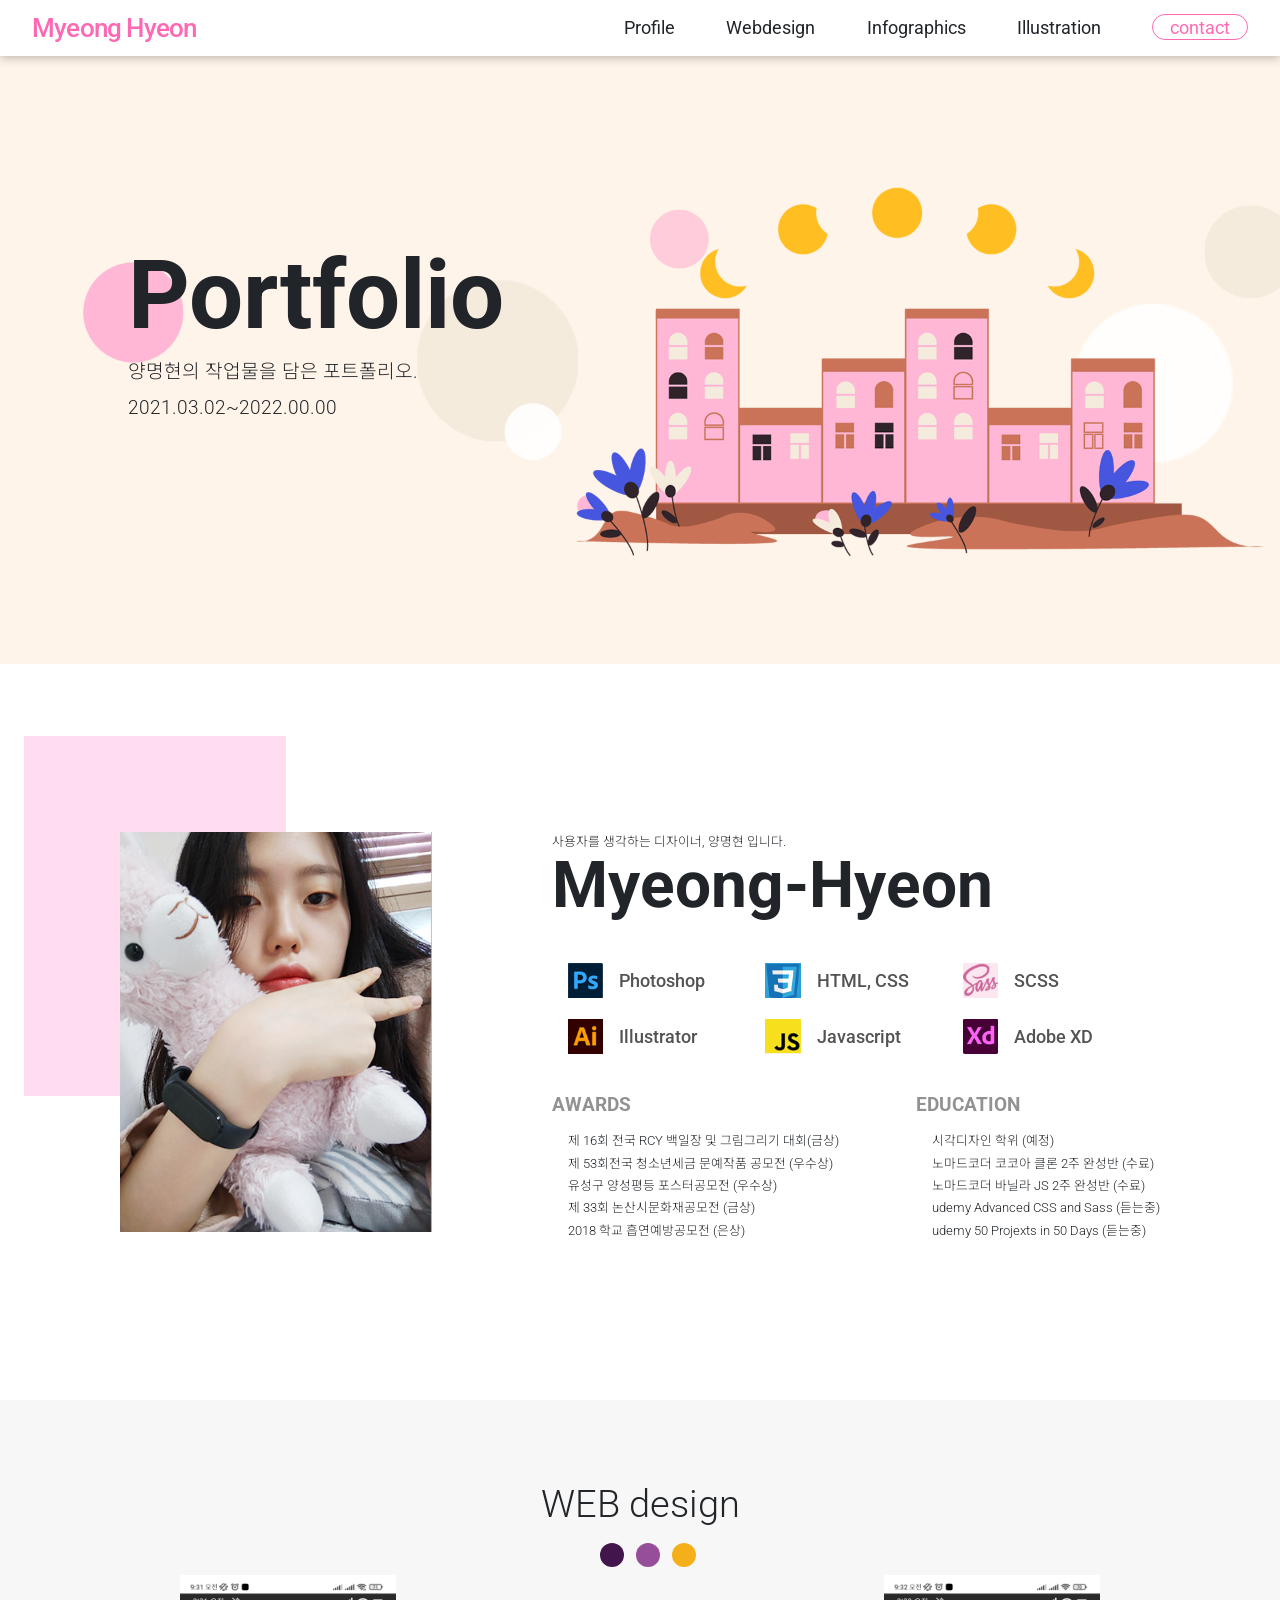
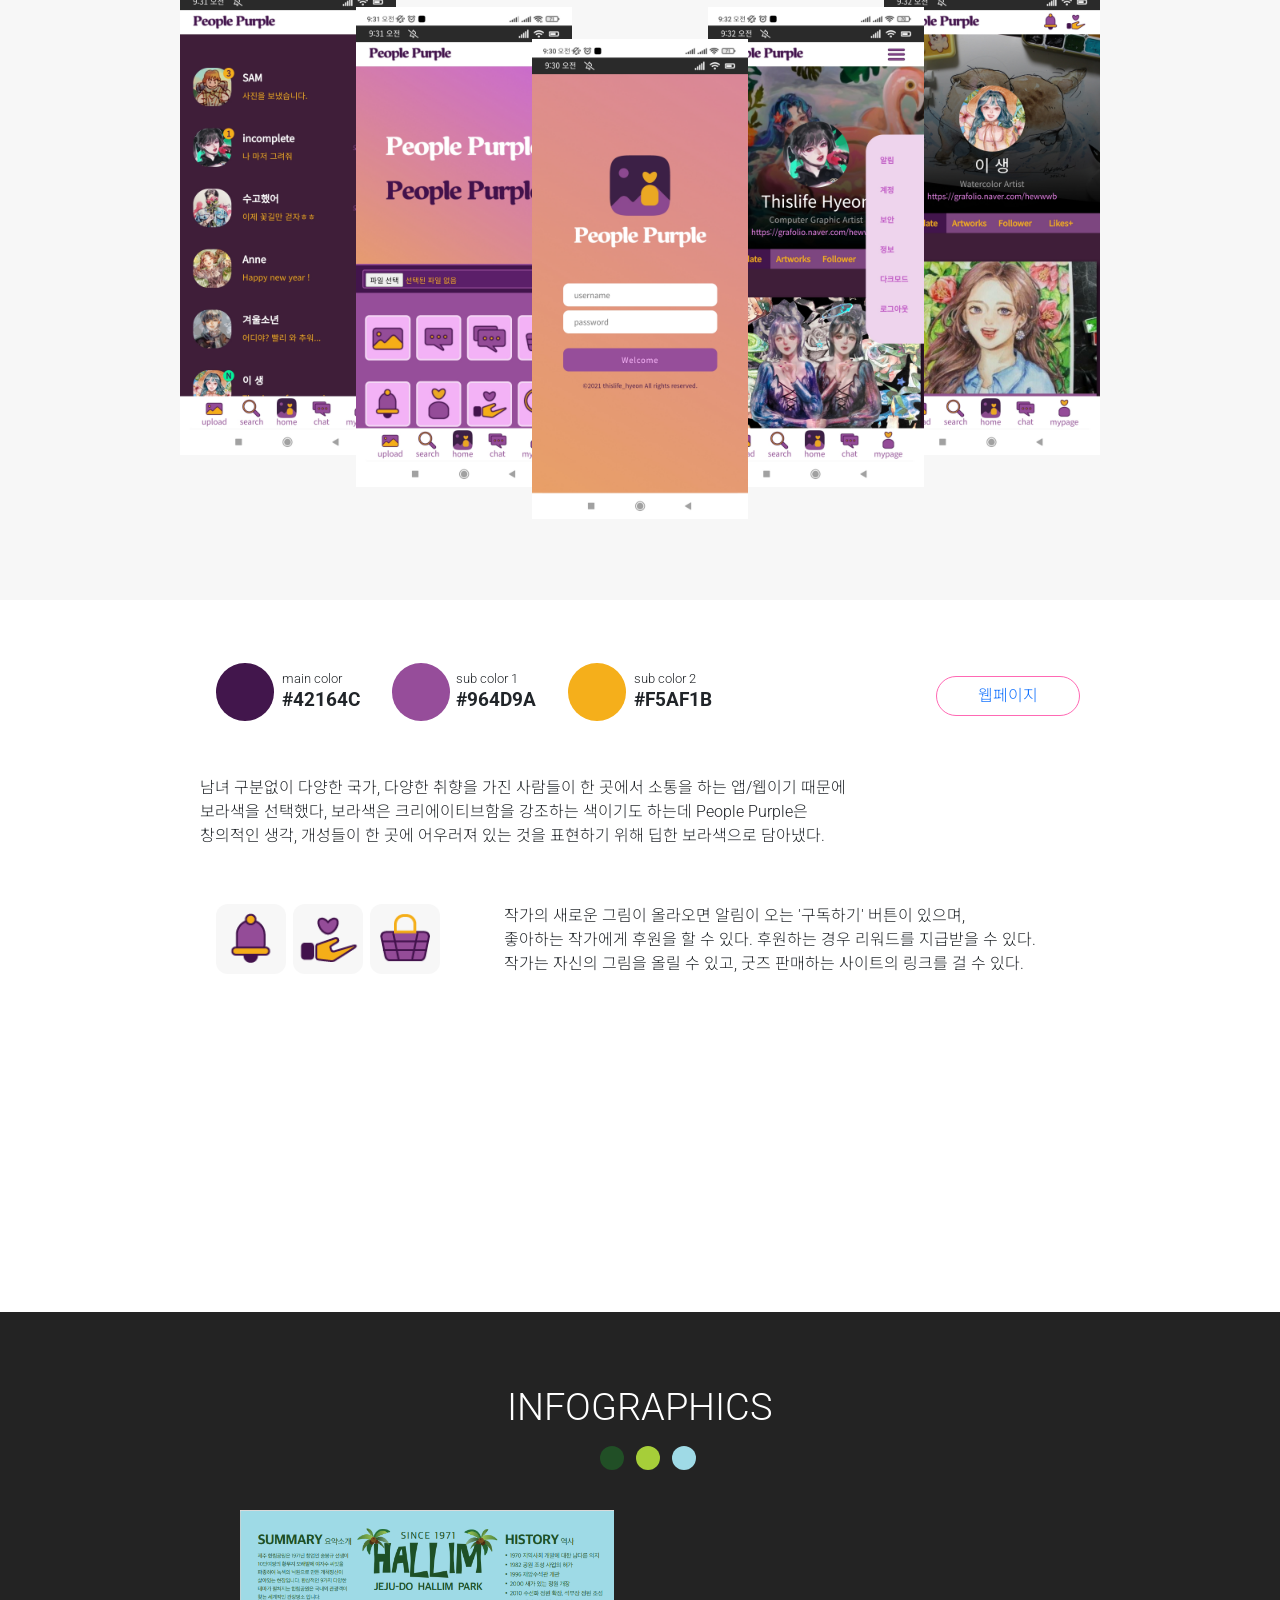
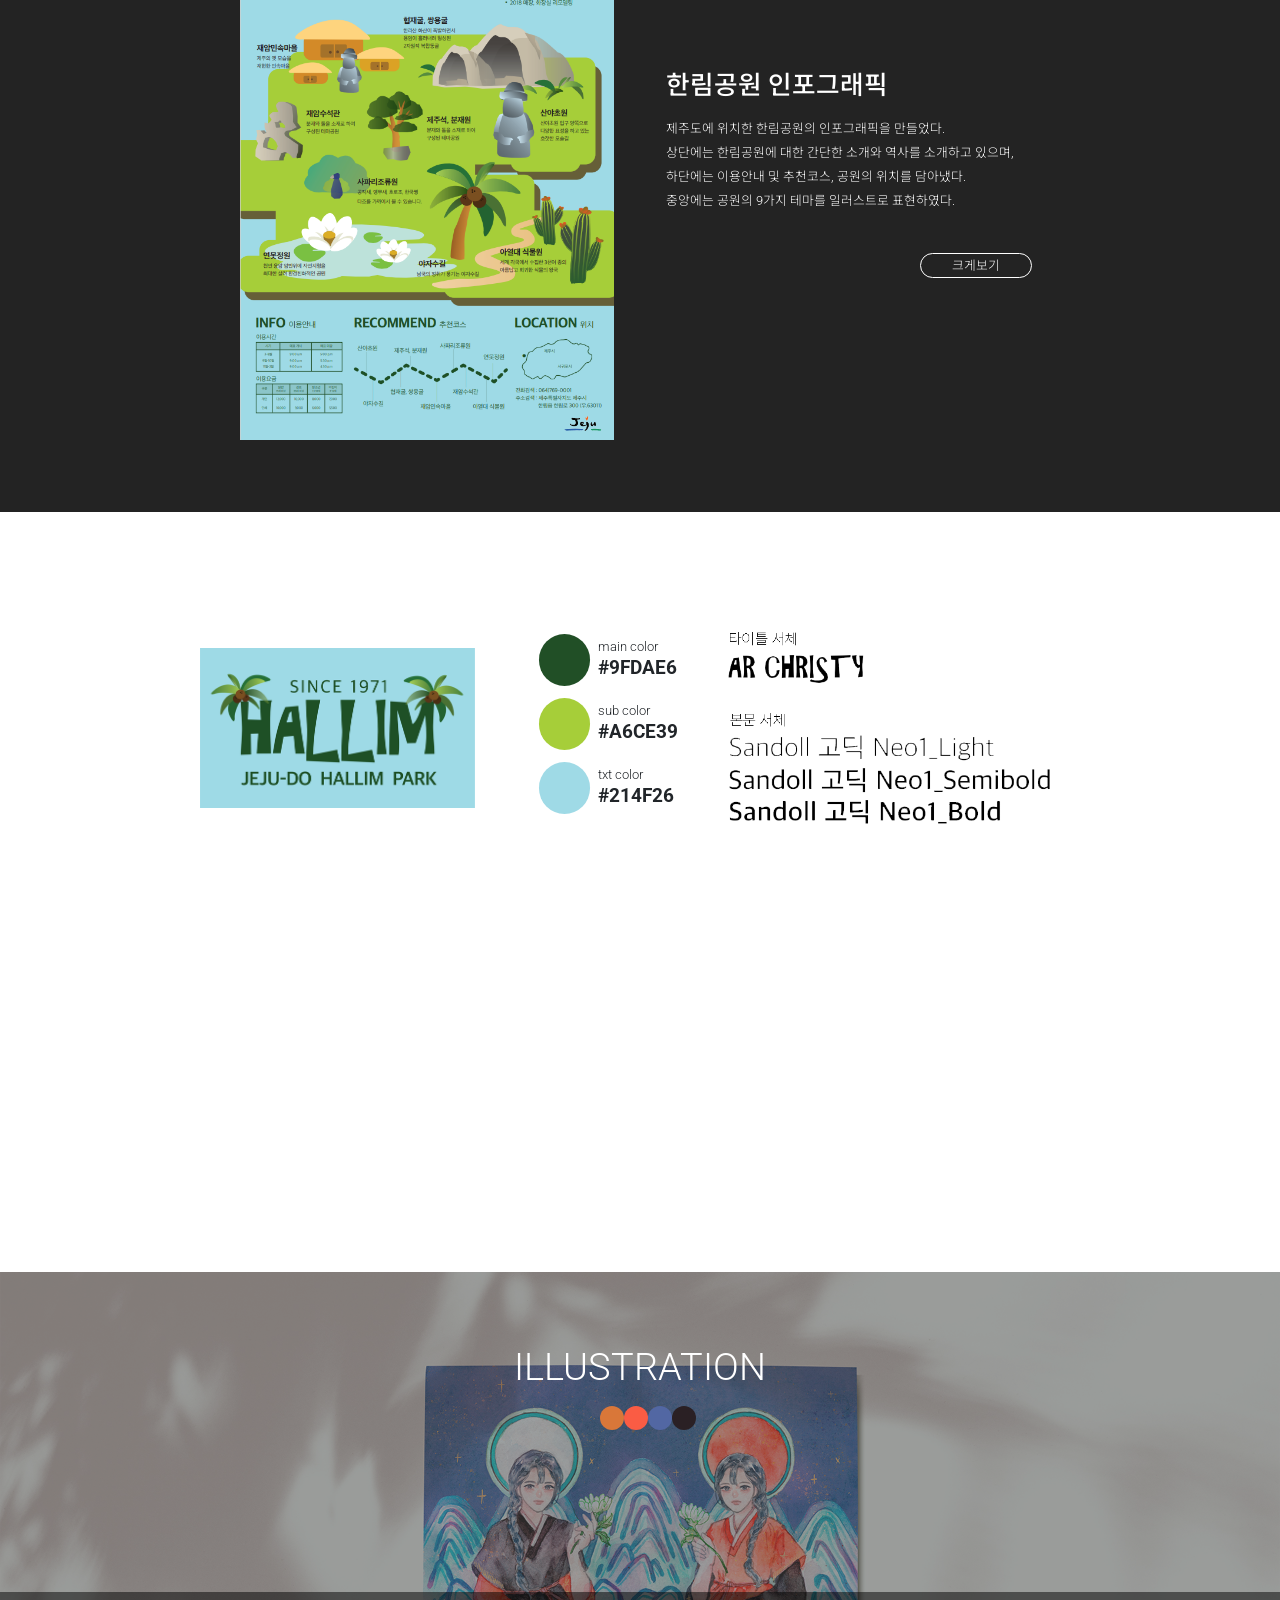
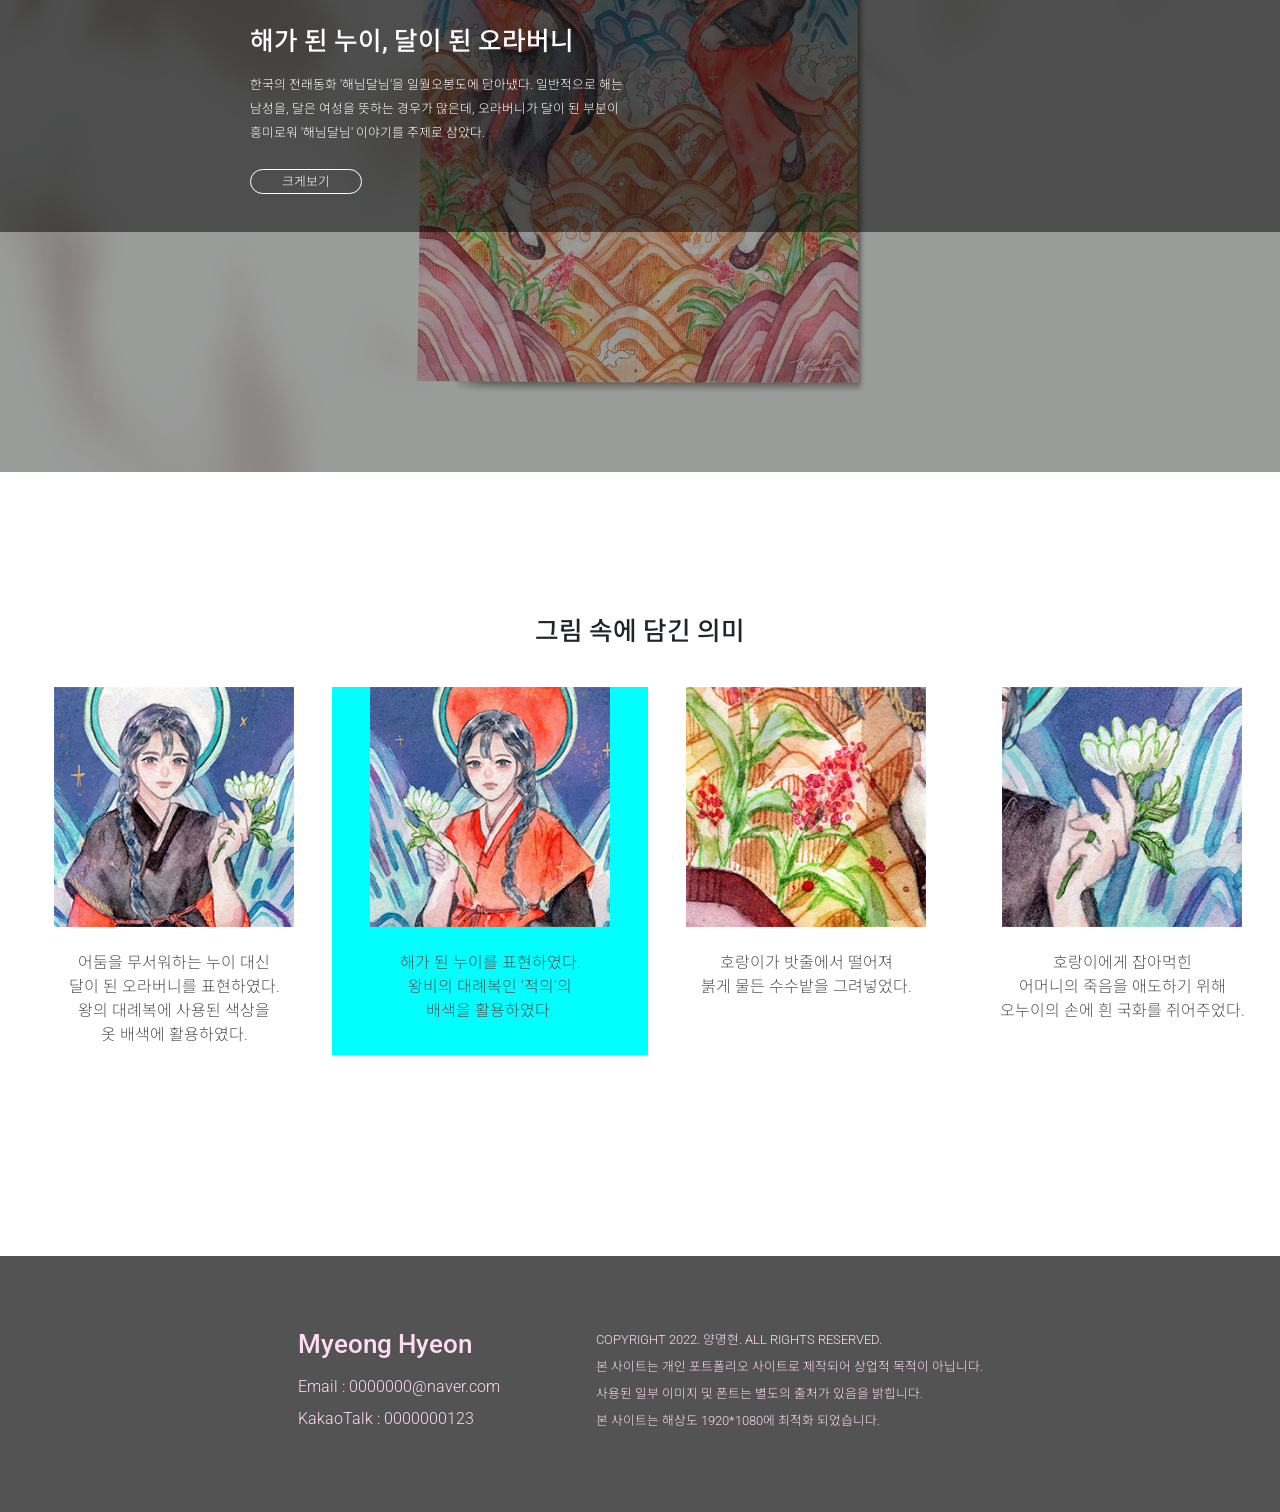
==== index.html @ 6215d243 "create" ====
<!DOCTYPE html>
<html lang="ko">
  <head>
    <meta charset="UTF-8" />
    <meta http-equiv="X-UA-Compatible" content="IE=edge" />
    <meta name="viewport" content="width=device-width, initial-scale=1.0" />
    <title>명현</title>
    <link rel="stylesheet" href="css/style.css" />
    <link
      href="https://fonts.googleapis.com/icon?family=Material+Icons|Material+Icons+Outlined"
      rel="stylesheet"
    />
    <link
      href="https://cdn.jsdelivr.net/npm/bootstrap@5.1.3/dist/css/bootstrap.min.css"
      rel="stylesheet"
      integrity="sha384-1BmE4kWBq78iYhFldvKuhfTAU6auU8tT94WrHftjDbrCEXSU1oBoqyl2QvZ6jIW3"
      crossorigin="anonymous"
    />
    <script
      src="https://cdn.jsdelivr.net/npm/bootstrap@5.1.3/dist/js/bootstrap.bundle.min.js"
      integrity="sha384-ka7Sk0Gln4gmtz2MlQnikT1wXgYsOg+OMhuP+IlRH9sENBO0LRn5q+8nbTov4+1p"
      crossorigin="anonymous"
    ></script>
  </head>
  <body>
    <nav class="gnb">
      <h5 class="home">Myeong Hyeon</h5>
      <ul class="gnb__right">
        <li class="skill">Profile</li>
        <li class="project1">Webdesign</li>
        <li class="project2">Infographics</li>
        <li class="project3">Illustration</li>
        <li><button class="contact">contact</button></li>
      </ul>
    </nav>
    <div class="wrapper">
      <header class="header" id="home">
        <div class="header__txt active__box">
          <h1>Portfolio</h1>
          <p>양명현의 작업물을 담은 포트폴리오.</p>
          <p>2021.03.02~2022.00.00</p>
        </div>
      </header>
      <div class="profile">
        <div class="profile__img" id="skill"></div>
        <!-- ::after로 뒤에 핑크 박스 만들기 -->
        <div class="profile__txt">
          <p>사용자를 생각하는 디자이너, 양명현 입니다.</p>
          <h3>Myeong-Hyeon</h3>
          <ul class="skills__boxs">
            <li>
              <div class="skills__box skill--1"></div>
              <span>Photoshop</span>
            </li>
            <li>
              <div class="skills__box skill--2"></div>
              <span>HTML, CSS</span>
            </li>
            <li>
              <div class="skills__box skill--3"></div>
              <span>SCSS</span>
            </li>
          </ul>
          <ul class="skills__boxs">
            <li>
              <div class="skills__box skill--4"></div>
              <span>Illustrator</span>
            </li>
            <li>
              <div class="skills__box skill--5"></div>
              <span>Javascript</span>
            </li>
            <li>
              <div class="skills__box skill--6"></div>
              <span>Adobe XD</span>
            </li>
          </ul>
          <div class="profile__bottom">
            <div class="bottom__awards">
              <h6>AWARDS</h6>
              <ul>
                <li>제 16회 전국 RCY 백일장 및 그림그리기 대회(금상)</li>
                <li>제 53회전국 청소년세금 문예작품 공모전 (우수상)</li>
                <li>유성구 양성평등 포스터공모전 (우수상)</li>
                <li>제 33회 논산시문화재공모전 (금상)</li>
                <li>2018 학교 흡연예방공모전 (은상)</li>
              </ul>
            </div>
            <div class="bottom__education">
              <h6>EDUCATION</h6>
              <ul>
                <li>시각디자인 학위 (예정)</li>
                <li>노마드코더 코코아 클론 2주 완성반 (수료)</li>
                <li>노마드코더 바닐라 JS 2주 완성반 (수료)</li>
                <li>udemy Advanced CSS and Sass (듣는중)</li>
                <li>udemy 50 Projexts in 50 Days (듣는중)</li>
              </ul>
            </div>
          </div>
        </div>
      </div>
      <div class="pro1">
        <div class="pro1__top">
          <h4>WEB design</h4>
          <ul class="dots">
            <li class="dot dot--pp1"></li>
            <li class="dot dot--pp2"></li>
            <li class="dot dot--pp3"></li>
          </ul>
          <div class="pro1__imgbox">
            <div class="pro1__img pro1__img--1" id="project1"></div>
            <div class="pro1__img pro1__img--2"></div>
            <div class="pro1__img pro1__img--3"></div>
            <div class="pro1__img pro1__img--4"></div>
            <div class="pro1__img pro1__img--5"></div>
          </div>
        </div>
        <div class="pro1__bottom">
          <ul class="pro1__colorbox">
            <li class="pro1__color">
              <div class="color__dot dot--1"></div>
              <div class="color__txt">
                <span>main color</span>
                <h6>#42164C</h6>
              </div>
            </li>
            <li class="pro1__color">
              <div class="color__dot dot--2"></div>
              <div class="color__txt">
                <span>sub color 1</span>
                <h6>#964D9A</h6>
              </div>
            </li>
            <li class="pro1__color">
              <div class="color__dot dot--3"></div>
              <div class="color__txt">
                <span>sub color 2</span>
                <h6>#F5AF1B</h6>
              </div>
            </li>
          </ul>
          <button class="pro1__btn">
            <a href="https://thislife-hyeon.github.io/people-purple-2021/" target="_blank"
              >웹페이지</a
            >
          </button>
        </div>
        <div class="pro1__txtbox1">
          <p>
            <span>
              남녀 구분없이 다양한 국가, 다양한 취향을 가진 사람들이 한 곳에서
              소통을 하는 앱/웹이기 때문에
            </span>
            <span>
              보라색을 선택했다, 보라색은 크리에이티브함을 강조하는 색이기도
              하는데 People Purple은
            </span>
            <span>
              창의적인 생각, 개성들이 한 곳에 어우러져 있는 것을 표현하기 위해
              딥한 보라색으로 담아냈다.
            </span>
          </p>
        </div>
        <div class="pro1__txtbox2">
          <ul class="txtbox2__iconbox">
            <li class="iconbox__icon iconbox__icon--1"></li>
            <li class="iconbox__icon iconbox__icon--2"></li>
            <li class="iconbox__icon iconbox__icon--3"></li>
          </ul>
          <p>
            <span>
              작가의 새로운 그림이 올라오면 알림이 오는 '구독하기' 버튼이
              있으며,
            </span>
            <span>
              좋아하는 작가에게 후원을 할 수 있다. 후원하는 경우 리워드를
              지급받을 수 있다.
            </span>
            <span>
              작가는 자신의 그림을 올릴 수 있고, 굿즈 판매하는 사이트의 링크를
              걸 수 있다.
            </span>
          </p>
        </div>
      </div>

      <div class="pro2">
        <div class="pro2__top" id="project2">
          <h4>INFOGRAPHICS</h4>
          <ul class="dots" >
            <li class="dot dot--jj1"></li>
            <li class="dot dot--jj2"></li>
            <li class="dot dot--jj3"></li>
          </ul>
          <div class="pro2__imgbox">
            <div class="pro2__img pro2__img--1" ></div>
            <div class="pro2__img pro2__img--2">
              <h5>한림공원 인포그래픽</h5>
              <p>
                <span>제주도에 위치한 한림공원의 인포그래픽을 만들었다.</span>
                <span>상단에는 한림공원에 대한 간단한 소개와 역사를 소개하고 있으며,</span>
                <span>하단에는 이용안내 및 추천코스, 공원의 위치를 담아냈다.</span>
                <span>중앙에는 공원의 9가지 테마를 일러스트로 표현하였다.</span>
              </p>
              <a href="#popup1">
                <button class="pro2__btn">
                  크게보기
                </button>
              </a>
            </div>
          </div>
      </div>
      <div class="pro2__bottom">
        <div class="pro2__title"></div>
        <ul class="pro2__colorbox">
          <li class="pro2__color">
            <div class="color__dot dot--4"></div>
            <div class="color__txt">
              <span>main color</span>
              <h6>#9FDAE6</h6>
            </div>
          </li>
          <li class="pro2__color">
            <div class="color__dot dot--5"></div>
            <div class="color__txt">
              <span>sub color</span>
              <h6>#A6CE39</h6>
            </div>
          </li>
          <li class="pro2__color">
            <div class="color__dot dot--6"></div>
            <div class="color__txt">
              <span>txt color</span>
              <h6>#214F26</h6>
            </div>
          </li>
        </ul>
          <div class="pro2__font"></div>
      </div>
      <div class="pro3" >
        <div class="pro3__top" id="project3">
          <h4>ILLUSTRATION</h4>
          <ul class="dots">
            <li class="dot dot--sm1"></li>
            <li class="dot dot--sm2"></li>
            <li class="dot dot--sm3"></li>
            <li class="dot dot--sm4"></li>
          </ul>
          <div class="pro3__imgbox">
            <div class="pro3__img pro3__img--2">
              <h5>해가 된 누이, 달이 된 오라버니</h5>
              <p>
                <span>한국의 전래동화 '해님달님'을 일월오봉도에 담아냈다.</span>
                <span>일반적으로 해는 남성을, 달은 여성을 뜻하는 경우가 많은데,</span>
                <span>오라버니가 달이 된 부분이 흥미로워 '해님달님' 이야기를 주제로 삼았다.</span>
              </p>
              <a href="#popup2">
                <button class="pro3__btn">
                  크게보기
                </button>
              </a>
            </div>
            <div class="pro3__img pro3__img--1"></div>
          </div>
      </div>
      <div class="pro3__bottom container-fluid mt-3">
        <h5>그림 속에 담긴 의미</h5>
        <ul class="row">
          <li class="col-sm-3">
            <div class="imgcontain__img imgcontain__img--1"></div>
            <p>
              <span>어둠을 무서워하는 누이 대신</span>
              <span>달이 된 오라버니를 표현하였다.</span>
              <span>왕의 대례복에 사용된 색상을</span>
              <span>옷 배색에 활용하였다.</span>
            </p>
          </li>
          <li class="col-sm-3">
            <div class="imgcontain__img imgcontain__img--2"></div>
              <p>
              <span>해가 된 누이를 표현하였다.</span>
              <span>왕비의 대례복인 '적의'의</span>
              <span>배색을 활용하였다.</span>
            </p>
          </li>
          <li class="col-sm-3">
            <div class="imgcontain__img imgcontain__img--3"></div>
            <p>
              <span>호랑이가 밧줄에서 떨어져</span>
              <span>붉게 물든 수수밭을 그려넣었다.</span>
            </p>
          </li>
          <li class="col-sm-3">
            <div class="imgcontain__img imgcontain__img--4"></div>
            <p>
              <span>호랑이에게 잡아먹힌</span>
              <span>어머니의 죽음을 애도하기 위해</span>
              <span>오누이의 손에 흰 국화를 쥐어주었다.</span>
            </p>
          </li>
        </ul>
      </div>
      <!-- <div class="pro3__bottom">
        <h5>그림 속에 담긴 의미</h5>
        <ul class="pro3__imgcontain">
          <li class="imgcontain__list">
            <div class="imgcontain__img imgcontain__img--1"></div>
            <p>
              <span>어둠을 무서워하는 누이 대신</span>
              <span>달이 된 오라버니를 표현하였다.</span>
              <span>왕의 대례복에 사용된 색상을</span>
              <span>옷 배색에 활용하였다.</span>
            </p>
          </li>
          <li class="imgcontain__list">
            <div class="imgcontain__img imgcontain__img--2"></div>
              <p>
              <span>해가 된 누이를 표현하였다.</span>
              <span>왕비의 대례복인 '적의'의</span>
              <span>배색을 활용하였다.</span>
            </p>
          </li>
          <li class="imgcontain__list">
            <div class="imgcontain__img imgcontain__img--3"></div>
            <p>
              <span>호랑이가 밧줄에서 떨어져</span>
              <span>붉게 물든 수수밭을 그려넣었다.</span>
            </p>
          </li>
          <li class="imgcontain__list">
            <div class="imgcontain__img imgcontain__img--4"></div>
            <p>
              <span>호랑이에게 잡아먹힌</span>
              <span>어머니의 죽음을 애도하기 위해</span>
              <span>오누이의 손에 흰 국화를 쥐어주었다.</span>
            </p>
          </li>
        </ul>
      </div> -->
    </div>
    <footer class="footer" id="contact">
      <div class="footer__left">
        <h5>Myeong Hyeon</h5>
        <div class="footer__info">
          <p>Email : 0000000@naver.com</p>
          <p>KakaoTalk : 0000000123</p>
        </div>
      </div>
      <div class="footer__right">
        <p>COPYRIGHT 2022. 양명현. ALL RIGHTS RESERVED.</p>
        <p>
          본 사이트는 개인 포트폴리오 사이트로 제작되어 상업적 목적이 아닙니다.
        </p>
        <p>사용된 일부 이미지 및 폰트는 별도의 출처가 있음을 밝힙니다.</p>
        <p>본 사이트는 해상도 1920*1080에 최적화 되었습니다.</p>
      </div>
    </footer>

    <button class="arrow-up">
      <span class="material-icons"> arrow_upward </span>
    </button>

    <div class="popup1" id="popup1">
      <div class="popup1__content">
        <a href="#project2" class="popup1__close">&times;</a>
        <img src="img/jeju-info.png" alt="image" class="popup1__img">
      </div>
    </div>

    <div class="popup2" id="popup2">
      <div class="popup2__content">
        <a href="#project3" class="popup2__close">&times;</a>
        <img src="img/sun-illust.jpg" alt="image" class="popup2__img">
      </div>
    </div>

    <script src="main.js"></script>
  </body>
</html>
---- css/style.css ----
@import url("https://fonts.googleapis.com/css2?family=Noto+Sans+KR:wght@300;500;700&display=swap");
@import url("https://fonts.googleapis.com/css2?family=Roboto:wght@300;500;700&display=swap");
*, *::before, *::after { font-family: "Roboto", "Noto Sans KR", sans-serif; margin: 0; padding: 0; list-style: none; text-decoration: none; -webkit-box-sizing: border-box; box-sizing: border-box; }

html, body { position: relative; overflow-x: hidden; }

html { font-size: 62.5%; }

body { width: 100vw; font: inherit; }

h1 { font-size: 12rem; font-weight: 700; }

h3 { font-size: 8rem; font-weight: 700; }

h4 { font-size: 4.8rem; font-weight: 300; }

h5 { font-size: 3.2rem; font-weight: 500; }

h6 { font-size: 2.4rem; font-weight: 700; }

p, li, button, span { font-size: 1.6rem; font-weight: 300; }

.gnb { width: 100vw; height: 7rem; background-color: #fff; display: -webkit-box; display: -ms-flexbox; display: flex; -webkit-box-pack: justify; -ms-flex-pack: justify; justify-content: space-between; -webkit-box-align: center; -ms-flex-align: center; align-items: center; position: fixed; top: 0; z-index: 99; -webkit-box-shadow: rgba(0, 0, 0, 0.3) 0px 1px 10px; box-shadow: rgba(0, 0, 0, 0.3) 0px 1px 10px; }

.gnb h5 { font-size: 3.2rem; font-weight: 500; }

.gnb__right, .gnb h5 { margin: 0 4rem; }

.gnb h5 { letter-spacing: -0.1rem; cursor: pointer; color: hotpink; }

.gnb__right { width: 80rem; height: 100%; display: -webkit-box; display: -ms-flexbox; display: flex; -webkit-box-pack: justify; -ms-flex-pack: justify; justify-content: space-between; -webkit-box-align: center; -ms-flex-align: center; align-items: center; -webkit-box-orient: horizontal; -webkit-box-direction: normal; -ms-flex-direction: row; flex-direction: row; }

.gnb__right li, .gnb__right button { font-size: 2.2rem; cursor: pointer; font-weight: normal; }

.gnb__right li:hover { color: hotpink; }

.gnb__right button { width: 12rem; height: 3.2rem; background-color: #fff; border: 1px solid #000; border-radius: 2rem; border-color: hotpink; color: hotpink; }

.gnb__right button:hover, .gnb__right button:active { background-color: #f7f7f7; cursor: pointer; }

.wrapper { margin-top: 7rem; }

.header { width: 100vw; height: 76rem; background-image: url(../img/mainbg.png); background-color: #fff4e9; background-repeat: no-repeat; background-position: center; background-size: cover; background-size: contain; }

.header__txt { position: relative; top: 30%; left: 10%; }

.header__txt h1 { font-size: 12rem; font-weight: 700; }

.header__txt p { font-size: 2.4rem; }

.profile { width: 130rem; height: 92rem; margin: 0 auto; display: -webkit-box; display: -ms-flexbox; display: flex; -webkit-box-pack: justify; -ms-flex-pack: justify; justify-content: space-between; -webkit-box-align: center; -ms-flex-align: center; align-items: center; }

.profile__img { width: 39rem; height: 50rem; background-image: url(../img/profile.png); background-repeat: no-repeat; background-position: center; background-size: cover; background-color: #f189a0; }

.profile__img::after { content: ""; width: 84%; height: 90%; display: inline-block; position: relative; top: -12rem; left: -12rem; z-index: -1; background-color: #ffdcf0; }

.profile__txt { width: 76rem; height: 50rem; }

.profile__txt h3 { font-size: 8rem; font-weight: 700; margin-top: -1.4rem; margin-bottom: 4rem; }

.profile__txt p { font-size: 1.6rem; font-weight: 300; }

.skills__boxs { width: 76rem; height: 6rem; display: -webkit-box; display: -ms-flexbox; display: flex; }

.skills__boxs li { width: 27rem; height: 6rem; display: -webkit-box; display: -ms-flexbox; display: flex; -webkit-box-align: center; -ms-flex-align: center; align-items: center; }

.skills__boxs li span { font-size: 2.2rem; font-weight: 500; color: #535353; }

.skills__boxs .skills__box { width: 4.4rem; height: 4.4rem; background-repeat: no-repeat; background-position: center; background-size: cover; margin-right: 2rem; }

.skills__boxs .skill--1 { background-image: url(../img/skill1.png); }

.skills__boxs .skill--2 { background-image: url(../img/skill2.png); }

.skills__boxs .skill--3 { background-image: url(../img/skill3.png); }

.skills__boxs .skill--4 { background-image: url(../img/skill4.png); }

.skills__boxs .skill--5 { background-image: url(../img/skill5.png); }

.skills__boxs .skill--6 { background-image: url(../img/skill6.png); }

.profile__bottom { width: 100%; display: -webkit-box; display: -ms-flexbox; display: flex; -webkit-box-pack: justify; -ms-flex-pack: justify; justify-content: space-between; line-height: 2.8rem; margin-top: 4rem; }

.profile__bottom h6 { font-size: 2.4rem; font-weight: 700; color: #929292; margin-bottom: 1.8rem; }

.pro1 { width: 100vw; margin: 0 auto; }

.pro1 a { text-decoration: none; }

.pro1 span { font-size: 1.6rem; font-weight: 300; }

.pro1 h6 { font-size: 2.4rem; font-weight: 700; }

.pro1__top { width: 100%; height: 100rem; background-color: #f7f7f7; display: -webkit-box; display: -ms-flexbox; display: flex; -webkit-box-pack: center; -ms-flex-pack: center; justify-content: center; -webkit-box-align: center; -ms-flex-align: center; align-items: center; -webkit-box-orient: vertical; -webkit-box-direction: normal; -ms-flex-direction: column; flex-direction: column; }

.pro1__top h4 { font-size: 4.8rem; font-weight: 300; margin-bottom: 2rem; }

.pro1__top .pro1__imgbox { display: -webkit-box; display: -ms-flexbox; display: flex; margin-top: 8rem; }

.pro1__top .pro1__img { width: 27rem; height: 60rem; background-repeat: no-repeat; background-position: center; background-size: cover; }

.pro1__top .pro1__img--1 { background-image: url(../img/pp1.jpg); position: relative; z-index: 0; left: 10rem; bottom: 8rem; }

.pro1__top .pro1__img--2 { background-image: url(../img/pp2.jpg); position: relative; z-index: 1; left: 5rem; bottom: 4rem; }

.pro1__top .pro1__img--3 { background-image: url(../img/pp3.jpg); position: relative; z-index: 2; }

.pro1__top .pro1__img--4 { background-image: url(../img/pp4.jpg); position: relative; z-index: 1; right: 5rem; bottom: 4rem; }

.pro1__top .pro1__img--5 { background-image: url(../img/pp5.jpg); position: relative; z-index: 0; right: 10rem; bottom: 8rem; }

.pro1__bottom { width: 110rem; height: 8rem; display: -webkit-box; display: -ms-flexbox; display: flex; -webkit-box-pack: justify; -ms-flex-pack: justify; justify-content: space-between; -webkit-box-align: center; -ms-flex-align: center; align-items: center; margin: 8rem auto 6rem auto; }

.pro1__colorbox { display: -webkit-box; display: -ms-flexbox; display: flex; }

.pro1__color { width: 18rem; display: -webkit-box; display: -ms-flexbox; display: flex; -webkit-box-pack: justify; -ms-flex-pack: justify; justify-content: space-between; -webkit-box-align: center; -ms-flex-align: center; align-items: center; margin-right: 4rem; }

.pro1__btn { width: 12rem; height: 3.2rem; background-color: #fff; border: 1px solid #000; border-radius: 2rem; font-size: 2rem; width: 18rem; height: 5rem; color: hotpink; border-color: hotpink; border-radius: 6rem; }

.pro1__btn:hover, .pro1__btn:active { background-color: #f7f7f7; cursor: pointer; }

.pro1__txtbox1, .pro1__txtbox2 { width: 110rem; height: 12rem; margin: 0 auto; display: -webkit-box; display: -ms-flexbox; display: flex; -webkit-box-pack: justify; -ms-flex-pack: justify; justify-content: space-between; }

.pro1__txtbox1 p, .pro1__txtbox2 p { display: block; width: 72rem; height: 8.8rem; }

.pro1__txtbox1 span, .pro1__txtbox2 span { display: block; font-size: 2rem; }

.pro1__txtbox1 p { width: 100%; }

.pro1__txtbox2 { margin-top: 4rem; margin-bottom: 39rem; }

.pro1__txtbox2 .txtbox2__iconbox { width: 30rem; display: -webkit-box; display: -ms-flexbox; display: flex; -webkit-box-pack: justify; -ms-flex-pack: justify; justify-content: space-between; }

.pro1__txtbox2 .iconbox__icon { width: 8.8rem; height: 8.8rem; background-repeat: no-repeat; background-position: center; background-size: cover; background-color: #f7f7f7; border-radius: 1.5rem; }

.pro1__txtbox2 .iconbox__icon--1 { background-image: url(../img/i-notice.png); }

.pro1__txtbox2 .iconbox__icon--2 { background-image: url(../img/i-donate.png); }

.pro1__txtbox2 .iconbox__icon--3 { background-image: url(../img/i-basket.png); }

.dots { width: 14rem; display: -webkit-box; display: -ms-flexbox; display: flex; -webkit-box-pack: justify; -ms-flex-pack: justify; justify-content: space-between; }

.dots .dot { width: 3rem; height: 3rem; border-radius: 50%; background-color: aqua; }

.dots .dot--pp1 { background-color: #42164c; }

.dots .dot--pp2 { background-color: #964d9a; }

.dots .dot--pp3 { background-color: #f5af1b; }

.color__dot { width: 7.2rem; height: 7.2rem; border-radius: 50%; background-color: #000; }

.dot--1 { background-color: #42164c; }

.dot--2 { background-color: #964d9a; }

.dot--3 { background-color: #f5af1b; }

.pro2 { width: 100vw; margin: 0 auto; }

.pro2 h6 { font-size: 2.4rem; font-weight: 700; }

.pro2 p, .pro2 li, .pro2 button, .pro2 span { font-size: 1.6rem; font-weight: 300; }

.pro2__top { width: 100%; height: 100rem; background-color: #232323; display: -webkit-box; display: -ms-flexbox; display: flex; -webkit-box-pack: center; -ms-flex-pack: center; justify-content: center; -webkit-box-align: center; -ms-flex-align: center; align-items: center; -webkit-box-orient: vertical; -webkit-box-direction: normal; -ms-flex-direction: column; flex-direction: column; position: relative; color: #fff; }

.pro2__top::before { content: ""; position: absolute; top: 0px; left: 0px; right: 0px; bottom: 0px; background: url(../img/jeju-mockup.png); opacity: 0.5; background-repeat: no-repeat; background-position: center; background-size: cover; }

.pro2__top h4 { z-index: 1; margin-bottom: 2rem; font-size: 4.8rem; font-weight: 300; }

.pro2__top .pro2__imgbox { z-index: 1; width: 100rem; margin-top: 4rem; display: -webkit-box; display: -ms-flexbox; display: flex; -webkit-box-pack: justify; -ms-flex-pack: justify; justify-content: space-between; }

.pro2__top .pro2__img { width: 46.8rem; background-repeat: no-repeat; background-position: center; background-size: cover; }

.pro2__top .pro2__img--1 { height: 66.3rem; background-image: url(../img/jeju-info.png); }

.pro2__top .pro2__img--2 { margin-top: 20%; }

.pro2__top .pro2__img--2 h5 { font-size: 3.2rem; font-weight: 500; margin-bottom: 2rem; }

.pro2__top .pro2__img--2 p, .pro2__top .pro2__img--2 span { display: block; line-height: 3rem; }

.pro2__top .pro2__img--2 .pro2__btn { width: 12rem; height: 3.2rem; background-color: #fff; border: 1px solid #000; border-radius: 2rem; width: 14rem; background-color: transparent; color: #fff; border-color: #fff; margin-top: 4rem; margin-left: 68%; }

.pro2__top .pro2__img--2 .pro2__btn:hover, .pro2__top .pro2__img--2 .pro2__btn:active { background-color: #f7f7f7; cursor: pointer; }

.pro2__top .pro2__img--2 .pro2__btn:hover, .pro2__top .pro2__img--2 .pro2__btn:active { background-color: rgba(0, 0, 0, 0.5); cursor: pointer; }

.pro2 .dot { z-index: 1; }

.pro2 .dot--jj1 { background-color: #214f26; }

.pro2 .dot--jj2 { background-color: #a6ce39; }

.pro2 .dot--jj3 { background-color: #9fdae6; }

.pro2 .dot--4 { background-color: #214f26; width: 6.4rem; height: 6.4rem; margin-right: 1rem; }

.pro2 .dot--5 { background-color: #a6ce39; width: 6.4rem; height: 6.4rem; margin-right: 1rem; }

.pro2 .dot--6 { background-color: #9fdae6; width: 6.4rem; height: 6.4rem; margin-right: 1rem; }

.pro2__bottom { width: 110rem; height: 24rem; display: -webkit-box; display: -ms-flexbox; display: flex; -webkit-box-pack: justify; -ms-flex-pack: justify; justify-content: space-between; -webkit-box-align: center; -ms-flex-align: center; align-items: center; margin: 15rem auto 56rem auto; }

.pro2__bottom .pro2__title { width: 36rem; height: 20rem; background-repeat: no-repeat; background-position: center; background-size: cover; background-image: url(../img/jeju-title.png); }

.pro2__bottom .pro2__color { width: 20rem; height: 8rem; display: -webkit-box; display: -ms-flexbox; display: flex; -webkit-box-align: center; -ms-flex-align: center; align-items: center; margin-left: 6rem; }

.pro2__bottom .pro2__font { width: 50rem; height: 24rem; background-repeat: no-repeat; background-position: center; background-size: cover; background-image: url(../img/jeju-txt.png); background-size: contain; }

.pro3 { width: 100%; margin: 0 auto; }

.pro3 h4 { font-size: 4.8rem; font-weight: 300; }

.pro3 h5 { font-size: 3.2rem; font-weight: 500; }

.pro3 p, .pro3 li, .pro3 button, .pro3 span { font-size: 1.6rem; font-weight: 300; }

.pro3__top { width: 100%; height: 100rem; background-color: #535353; display: -webkit-box; display: -ms-flexbox; display: flex; -webkit-box-pack: center; -ms-flex-pack: center; justify-content: center; -webkit-box-align: center; -ms-flex-align: center; align-items: center; -webkit-box-orient: vertical; -webkit-box-direction: normal; -ms-flex-direction: column; flex-direction: column; position: relative; color: #fff; }

.pro3__top::before { content: ""; position: absolute; top: 0px; left: 0px; right: 0px; bottom: 0px; background: url(../img/sun-mockup.jpg); opacity: 0.5; background-repeat: no-repeat; background-position: center; background-size: cover; }

.pro3__top h4 { z-index: 1; margin-bottom: 2rem; }

.pro3__top .pro3__imgbox { z-index: 1; display: -webkit-box; display: -ms-flexbox; display: flex; -webkit-box-pack: justify; -ms-flex-pack: justify; justify-content: space-between; margin-top: 4rem; }

.pro3__top .pro3__img { width: 46.8rem; height: 66.3rem; background-repeat: no-repeat; background-position: center; background-size: cover; }

.pro3__top .pro3__img--1 { background-image: url(../img/sun-illust.jpg); }

.pro3__top .pro3__img--2 { width: 46.8rem; height: 26rem; margin-top: 20%; margin-right: 4rem; }

.pro3__top .pro3__img--2 h5 { margin-bottom: 2rem; }

.pro3__top .pro3__img--2 p, .pro3__top .pro3__img--2 span { text-align: left; line-height: 3rem; }

.pro3__top .pro3__img--2 .pro3__btn { width: 12rem; height: 3.2rem; background-color: #fff; border: 1px solid #000; border-radius: 2rem; width: 14rem; background-color: transparent; color: #fff; border-color: #fff; margin-top: 2rem; }

.pro3__top .pro3__img--2 .pro3__btn:hover, .pro3__top .pro3__img--2 .pro3__btn:active { background-color: #f7f7f7; cursor: pointer; }

.pro3__top .pro3__img--2 .pro3__btn:hover, .pro3__top .pro3__img--2 .pro3__btn:active { background-color: rgba(0, 0, 0, 0.5); cursor: pointer; }

.pro3__top .pro3__img--2::after { width: 100%; height: 30rem; content: ""; position: absolute; top: 0px; left: 0px; right: 0px; bottom: 0px; background-color: #000; opacity: 0.5; top: 40%; z-index: -1; }

.pro3 .dot { z-index: 1; }

.pro3 .dot--sm1 { background-color: #d97739; }

.pro3 .dot--sm2 { background-color: #fa5c44; }

.pro3 .dot--sm3 { background-color: #5267a3; }

.pro3 .dot--sm4 { background-color: #2a2024; }

.pro3__bottom { width: 126rem; height: 80rem; margin: 0 auto; }

.pro3__bottom h5 { text-align: center; margin-top: 18rem; margin-bottom: 5rem; }

.pro3__bottom .col-sm-3:nth-child(2) { background-color: aqua; }

.pro3__bottom .imgcontain__img { width: 30rem; height: 30rem; margin: 0 auto; background-repeat: no-repeat; background-position: center; background-size: cover; }

.pro3__bottom .imgcontain__img--1 { background-image: url(../img/sun-1.png); }

.pro3__bottom .imgcontain__img--2 { background-image: url(../img/sun-2.png); }

.pro3__bottom .imgcontain__img--3 { background-image: url(../img/sun-3.png); }

.pro3__bottom .imgcontain__img--4 { background-image: url(../img/sun-4.png); }

.pro3__bottom span { display: block; text-align: center; font-size: 2rem; }

.pro3__bottom p { margin-top: 3rem; color: #535353; }

.footer { width: 100vw; height: 32rem; background-color: #535353; display: -webkit-box; display: -ms-flexbox; display: flex; -webkit-box-pack: center; -ms-flex-pack: center; justify-content: center; -webkit-box-align: center; -ms-flex-align: center; align-items: center; margin: 0 auto; color: #ffdcf0; line-height: 1.5; }

.footer__left { margin-right: 12rem; }

.footer__left h5 { font-size: 3.2rem; font-weight: 500; margin-bottom: 2rem; }

.footer__left p { font-size: 2rem; }

.footer__right { font-size: 1.2rem; }

.arrow-up { position: fixed; bottom: 6rem; right: 5rem; width: 7rem; height: 7rem; color: white; background-color: hotpink; border: none; border-radius: 50%; text-align: center; opacity: 0; -webkit-transition: opacity 0.3s; transition: opacity 0.3s; }

.arrow-up span { font-size: 5rem; }

.arrow-up.show { opacity: 0.8; }

.popup1, .popup2 { width: 100vw; height: 100vh; position: fixed; top: 0; left: 0; background-color: rgba(0, 0, 0, 0.8); z-index: 999; opacity: 0; visibility: hidden; -webkit-transition: all 0.3s; transition: all 0.3s; }

.popup1 a, .popup2 a { text-decoration: none; }

.popup1:target, .popup2:target { opacity: 1; visibility: visible; }

.popup1__content, .popup2__content { position: absolute; top: 50%; left: 50%; -webkit-transform: translate(-50%, -50%); transform: translate(-50%, -50%); height: 90vh; background-color: #fff; -webkit-box-shadow: 0 2rem 4rem rgba(0, 0, 0, 0.2); box-shadow: 0 2rem 4rem rgba(0, 0, 0, 0.2); border-radius: 3px; }

.popup1__img, .popup2__img { display: block; height: 90vh; }

.popup1__close, .popup2__close { border-radius: 50%; color: #fff; z-index: 1000; font-size: 5rem; font-weight: 300; position: fixed; top: 0; right: 0; padding-right: 1.2rem; }

.active__box { -webkit-transform: translateX(-200%); transform: translateX(-200%); -webkit-transition: -webkit-transform 1.4s ease; transition: -webkit-transform 1.4s ease; transition: transform 1.4s ease; transition: transform 1.4s ease, -webkit-transform 1.4s ease; }

.active__box.show { -webkit-transform: translateX(0); transform: translateX(0); }

@media (max-width: 1338px) { html { font-size: 8px; }
  .popup1__content, .popup2__content { height: 70vh; }
  .popup1__img, .popup2__img { height: 70vh; } }

@media (max-width: 760px) { html { font-size: 7px; }
  .gnb { height: 10rem; }
  .popup1__content, .popup2__content { height: 70vh; }
  .popup1__img, .popup2__img { height: 70vh; } }

@media (max-width: 662px) { html { font-size: 5px; }
  .gnb { height: 10rem; }
  .pro3__bottom { width: 100vw; height: 300rem; margin: 0 auto; }
  .pro3__bottom li { width: 100%; height: 70rem; }
  .pro3__bottom li .imgcontain__img { width: 50rem; height: 50rem; margin-bottom: 3rem; }
  .popup1__content, .popup2__content { height: 70vh; }
  .popup1__img, .popup2__img { height: 70vh; } }

@media (max-width: 480px) { html { font-size: 4px; }
  .gnb { height: 10rem; }
  .pro3__bottom { width: 100vw; height: 300rem; margin: 0 auto; }
  .pro3__bottom li { width: 100%; height: 70rem; }
  .pro3__bottom li .imgcontain__img { width: 50rem; height: 50rem; margin-bottom: 3rem; }
  .popup1__content, .popup2__content { height: 60vh; }
  .popup1__img, .popup2__img { height: 60vh; } }

@media (max-width: 380px) { html { font-size: 4px; }
  .gnb { height: 10rem; }
  .imgcontain__img { width: 40rem; height: 40rem; margin-bottom: 3rem; }
  .popup1__content, .popup2__content { height: 50vh; }
  .popup1__img, .popup2__img { height: 50vh; } }
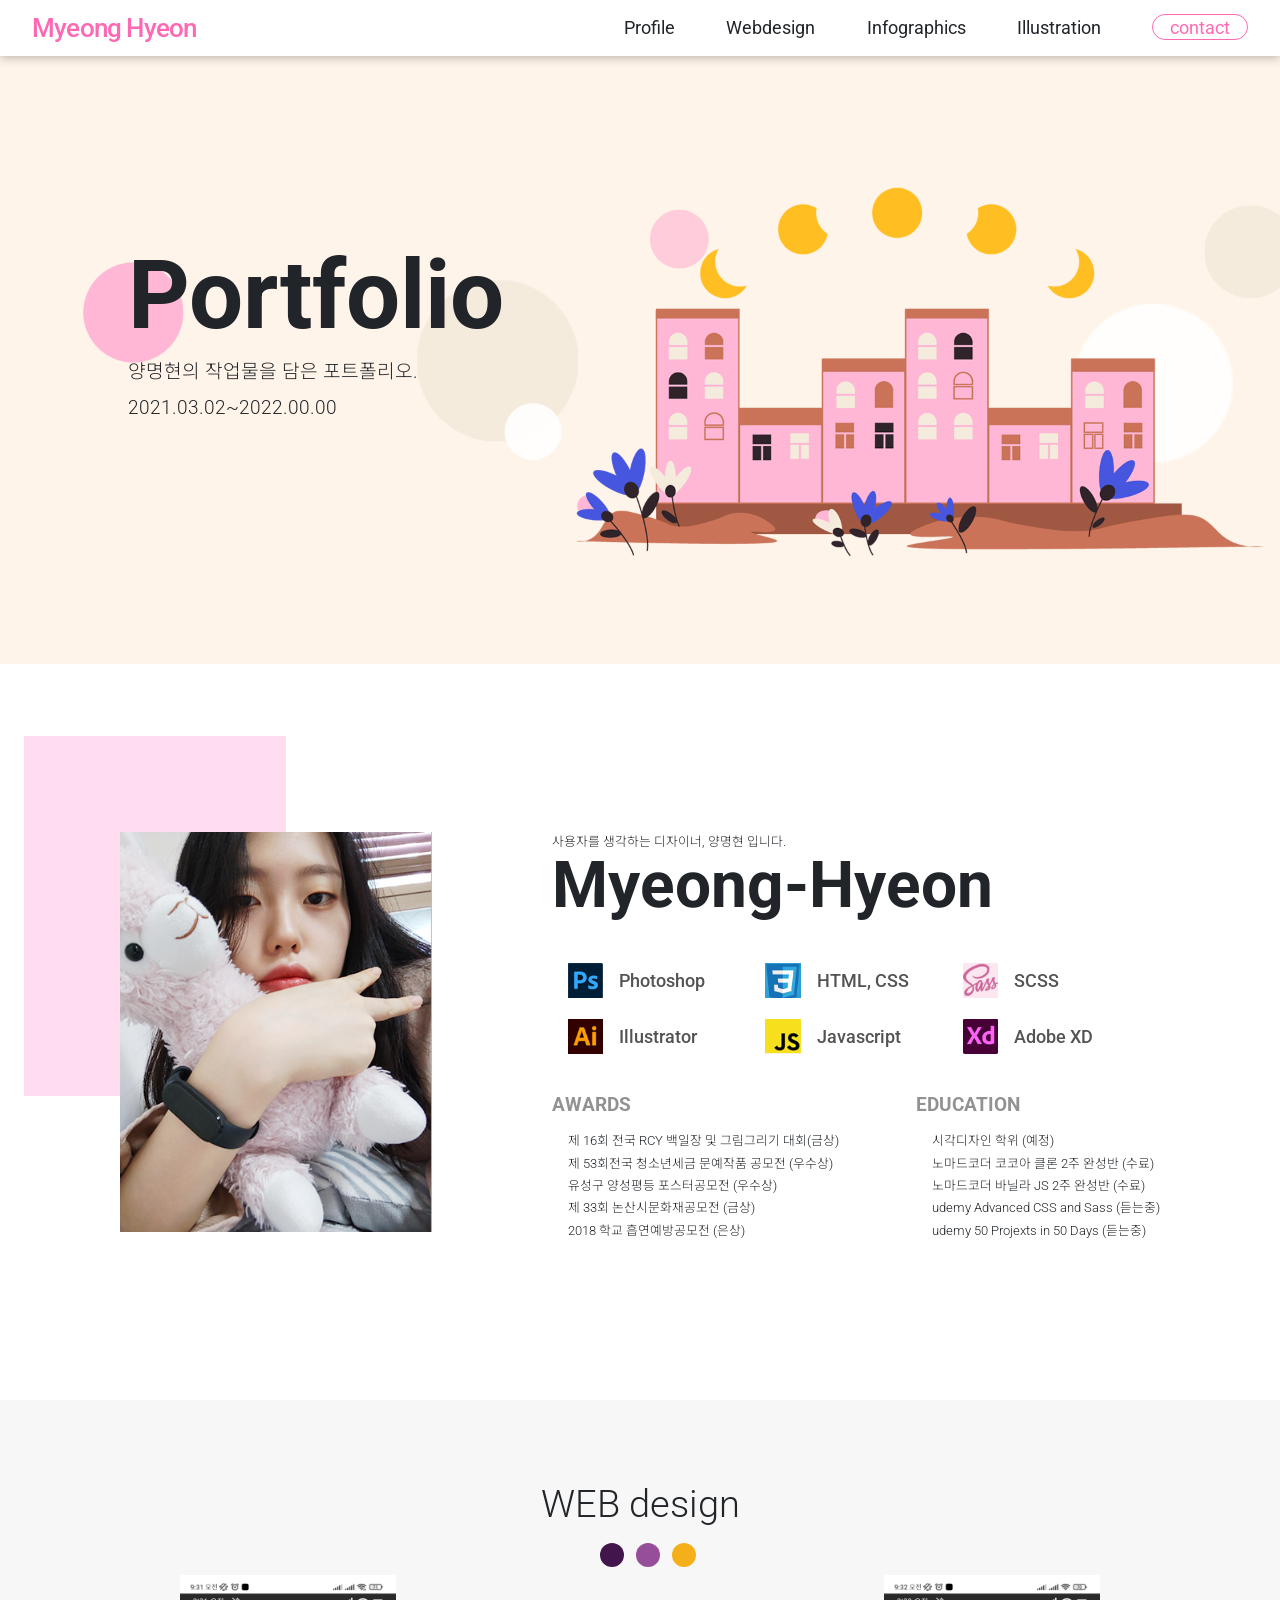
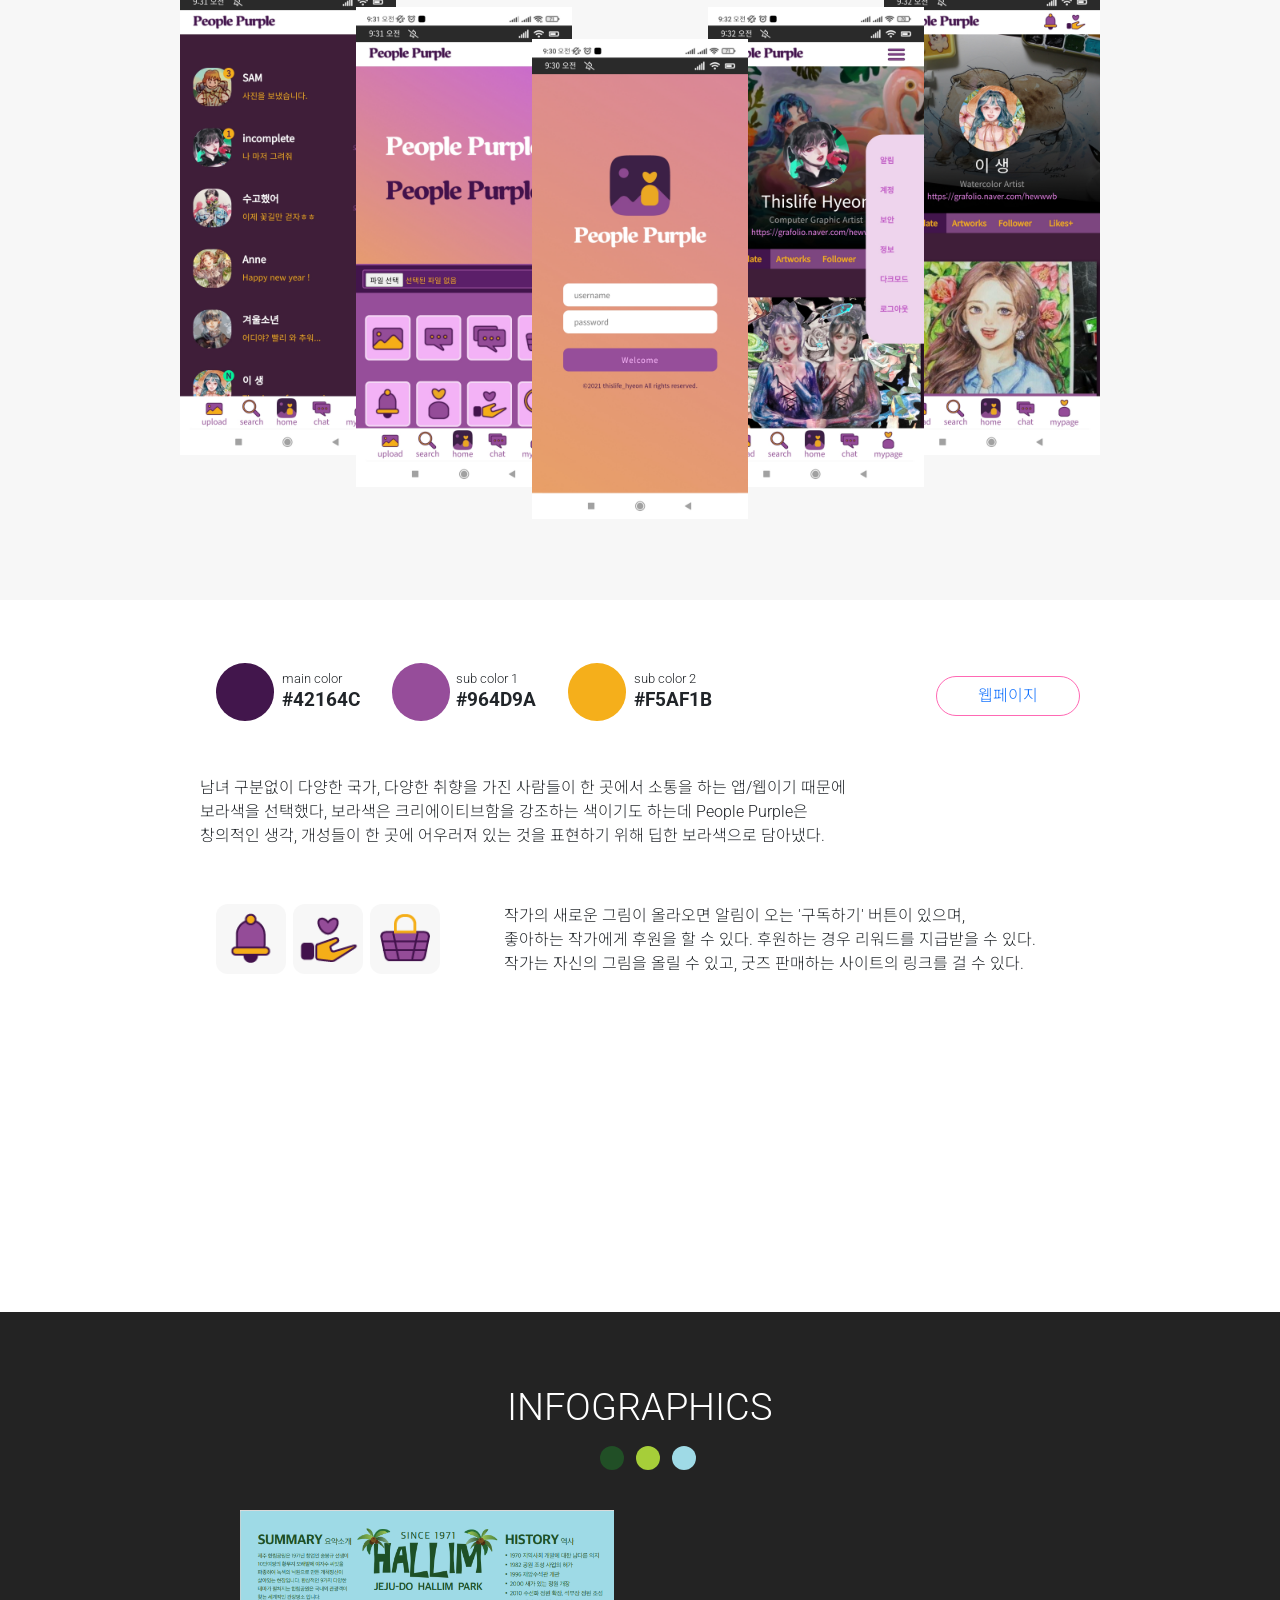
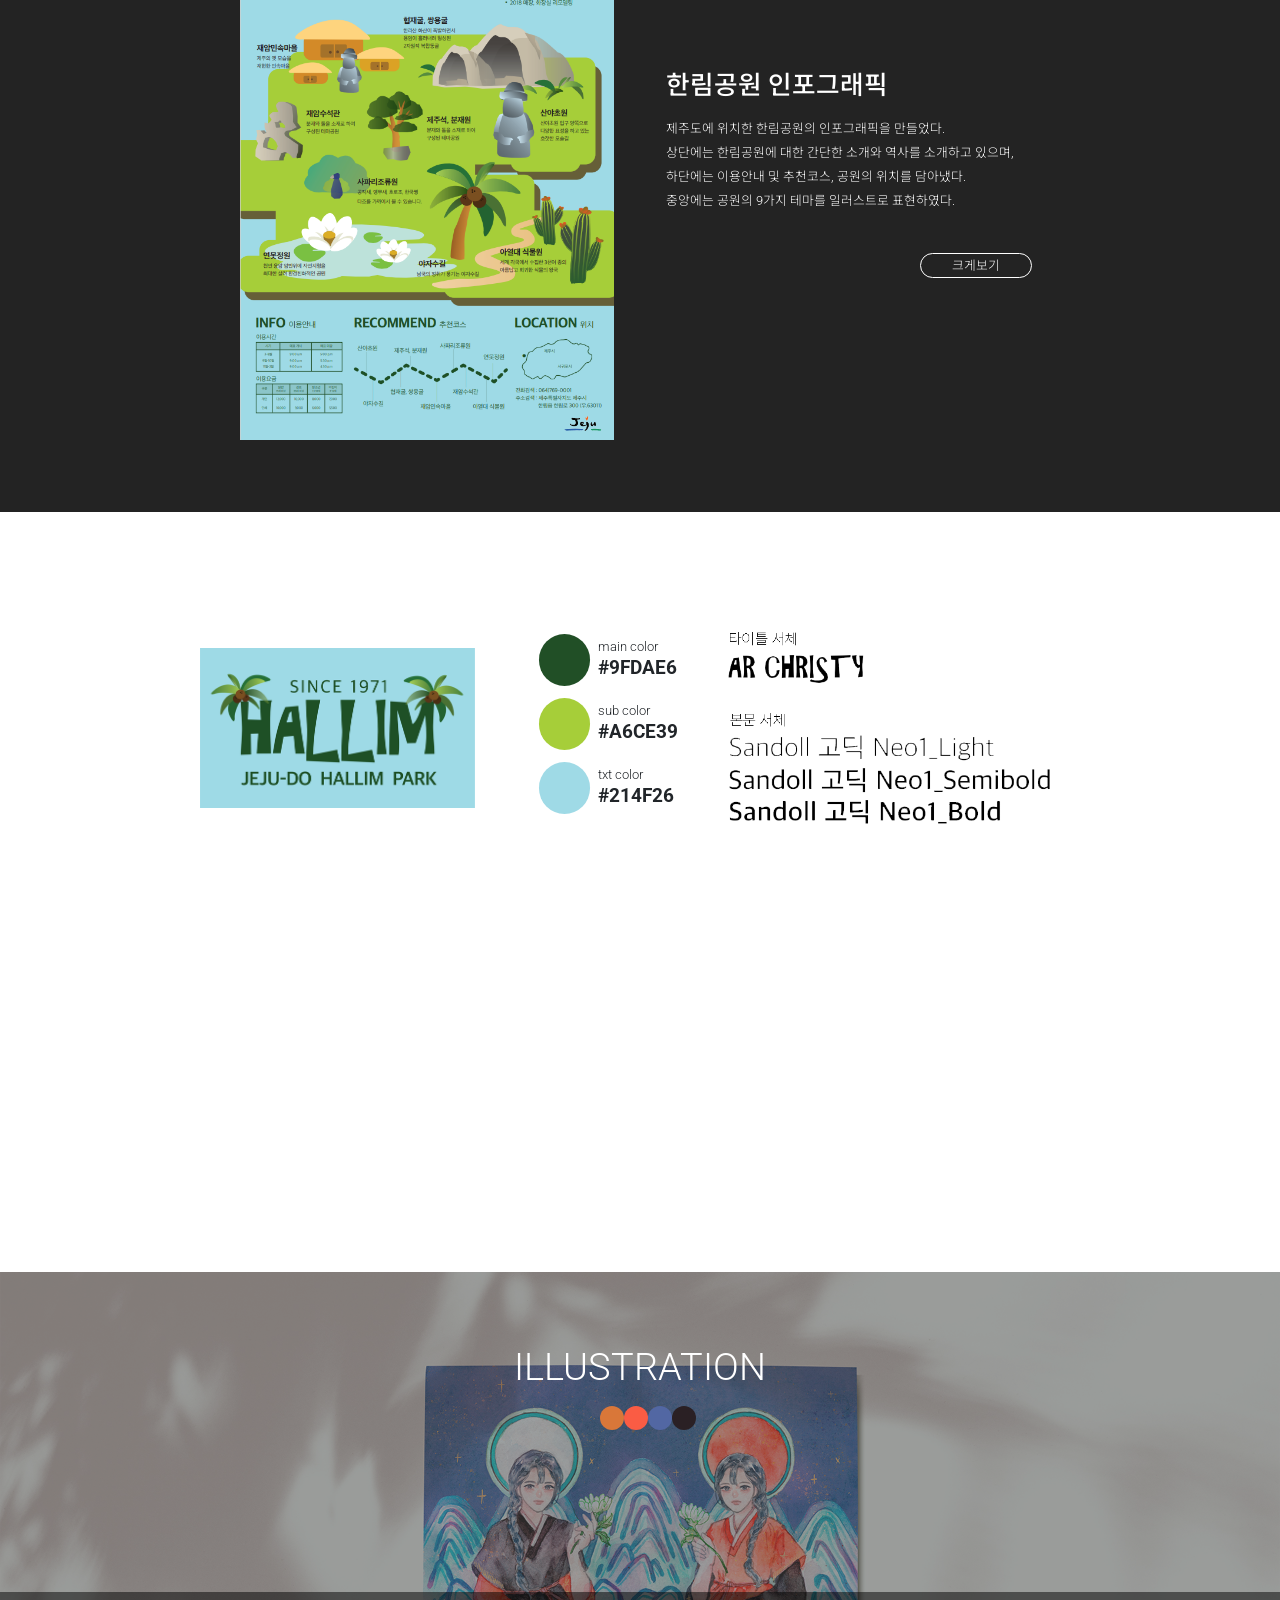
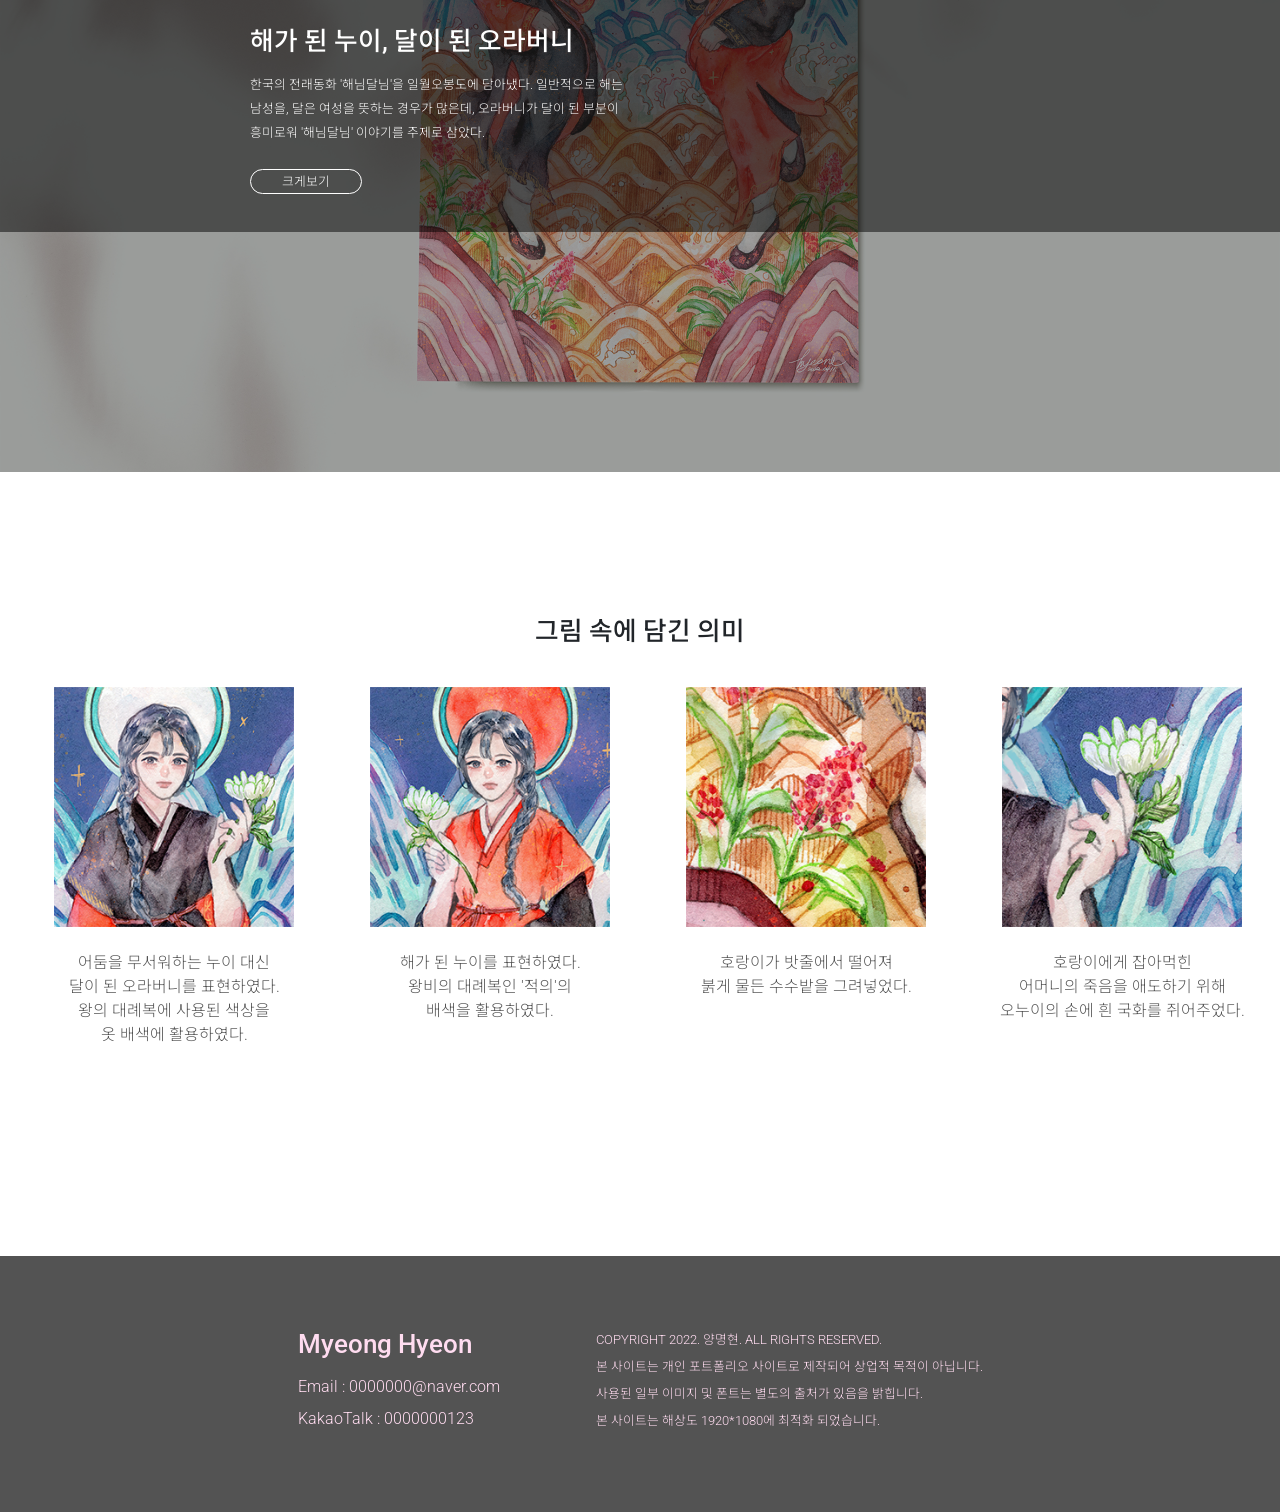
==== commit f267788d: "js update" ====
--- a/index.html
+++ b/index.html
@@ -5,6 +5,7 @@
     <meta http-equiv="X-UA-Compatible" content="IE=edge" />
     <meta name="viewport" content="width=device-width, initial-scale=1.0" />
     <title>명현</title>
+    <link rel="stylesheet" href="css/reset.css">
     <link rel="stylesheet" href="css/style.css" />
     <link
       href="https://fonts.googleapis.com/icon?family=Material+Icons|Material+Icons+Outlined"
--- a/css/style.css
+++ b/css/style.css
@@ -86,8 +86,6 @@
 
 .pro1 { width: 100vw; margin: 0 auto; }
 
-.pro1 a { text-decoration: none; }
-
 .pro1 span { font-size: 1.6rem; font-weight: 300; }
 
 .pro1 h6 { font-size: 2.4rem; font-weight: 700; }
@@ -118,6 +116,8 @@
 
 .pro1__btn { width: 12rem; height: 3.2rem; background-color: #fff; border: 1px solid #000; border-radius: 2rem; font-size: 2rem; width: 18rem; height: 5rem; color: hotpink; border-color: hotpink; border-radius: 6rem; }
 
+.pro1__btn a { text-decoration: none; }
+
 .pro1__btn:hover, .pro1__btn:active { background-color: #f7f7f7; cursor: pointer; }
 
 .pro1__txtbox1, .pro1__txtbox2 { width: 110rem; height: 12rem; margin: 0 auto; display: -webkit-box; display: -ms-flexbox; display: flex; -webkit-box-pack: justify; -ms-flex-pack: justify; justify-content: space-between; }
@@ -257,8 +257,6 @@
 .pro3__bottom { width: 126rem; height: 80rem; margin: 0 auto; }
 
 .pro3__bottom h5 { text-align: center; margin-top: 18rem; margin-bottom: 5rem; }
-
-.pro3__bottom .col-sm-3:nth-child(2) { background-color: aqua; }
 
 .pro3__bottom .imgcontain__img { width: 30rem; height: 30rem; margin: 0 auto; background-repeat: no-repeat; background-position: center; background-size: cover; }
 
@@ -318,16 +316,20 @@
 @media (max-width: 662px) { html { font-size: 5px; }
   .gnb { height: 10rem; }
   .pro3__bottom { width: 100vw; height: 300rem; margin: 0 auto; }
-  .pro3__bottom li { width: 100%; height: 70rem; }
+  .pro3__bottom li { width: 100%; height: 75rem; }
   .pro3__bottom li .imgcontain__img { width: 50rem; height: 50rem; margin-bottom: 3rem; }
+  .pro3__bottom li .imgcontain__img--4 { margin-top: -4rem; }
   .popup1__content, .popup2__content { height: 70vh; }
   .popup1__img, .popup2__img { height: 70vh; } }
 
 @media (max-width: 480px) { html { font-size: 4px; }
   .gnb { height: 10rem; }
-  .pro3__bottom { width: 100vw; height: 300rem; margin: 0 auto; }
-  .pro3__bottom li { width: 100%; height: 70rem; }
-  .pro3__bottom li .imgcontain__img { width: 50rem; height: 50rem; margin-bottom: 3rem; }
+  .pro3__bottom { width: 100vw; height: 300rem; margin: 0 auto 6rem auto; }
+  .pro3__bottom h5 { margin-top: 10rem; font-size: 4rem; }
+  .pro3__bottom li { width: 100%; height: 75rem; }
+  .pro3__bottom li span { font-size: 3.4rem; }
+  .pro3__bottom li p { margin-bottom: 2rem; }
+  .pro3__bottom li .imgcontain__img { width: 50rem; height: 50rem; }
   .popup1__content, .popup2__content { height: 60vh; }
   .popup1__img, .popup2__img { height: 60vh; } }
 
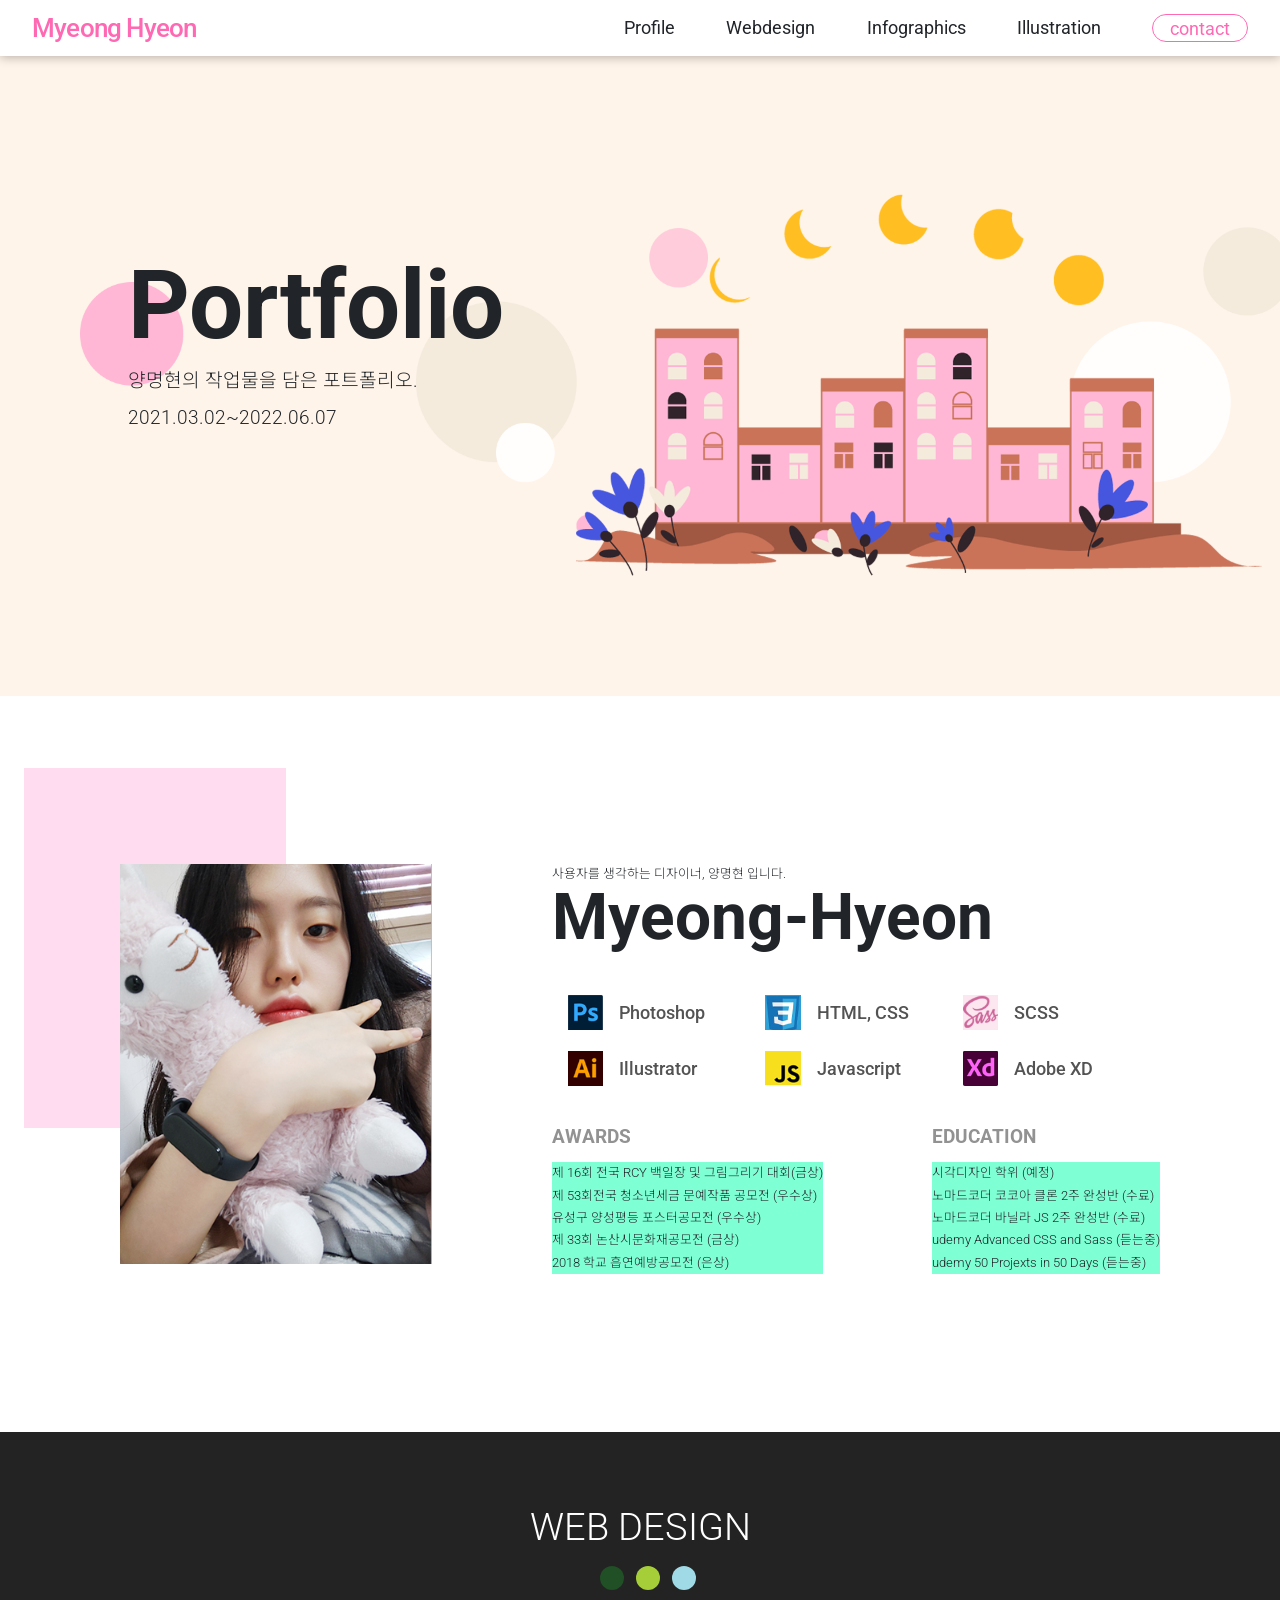
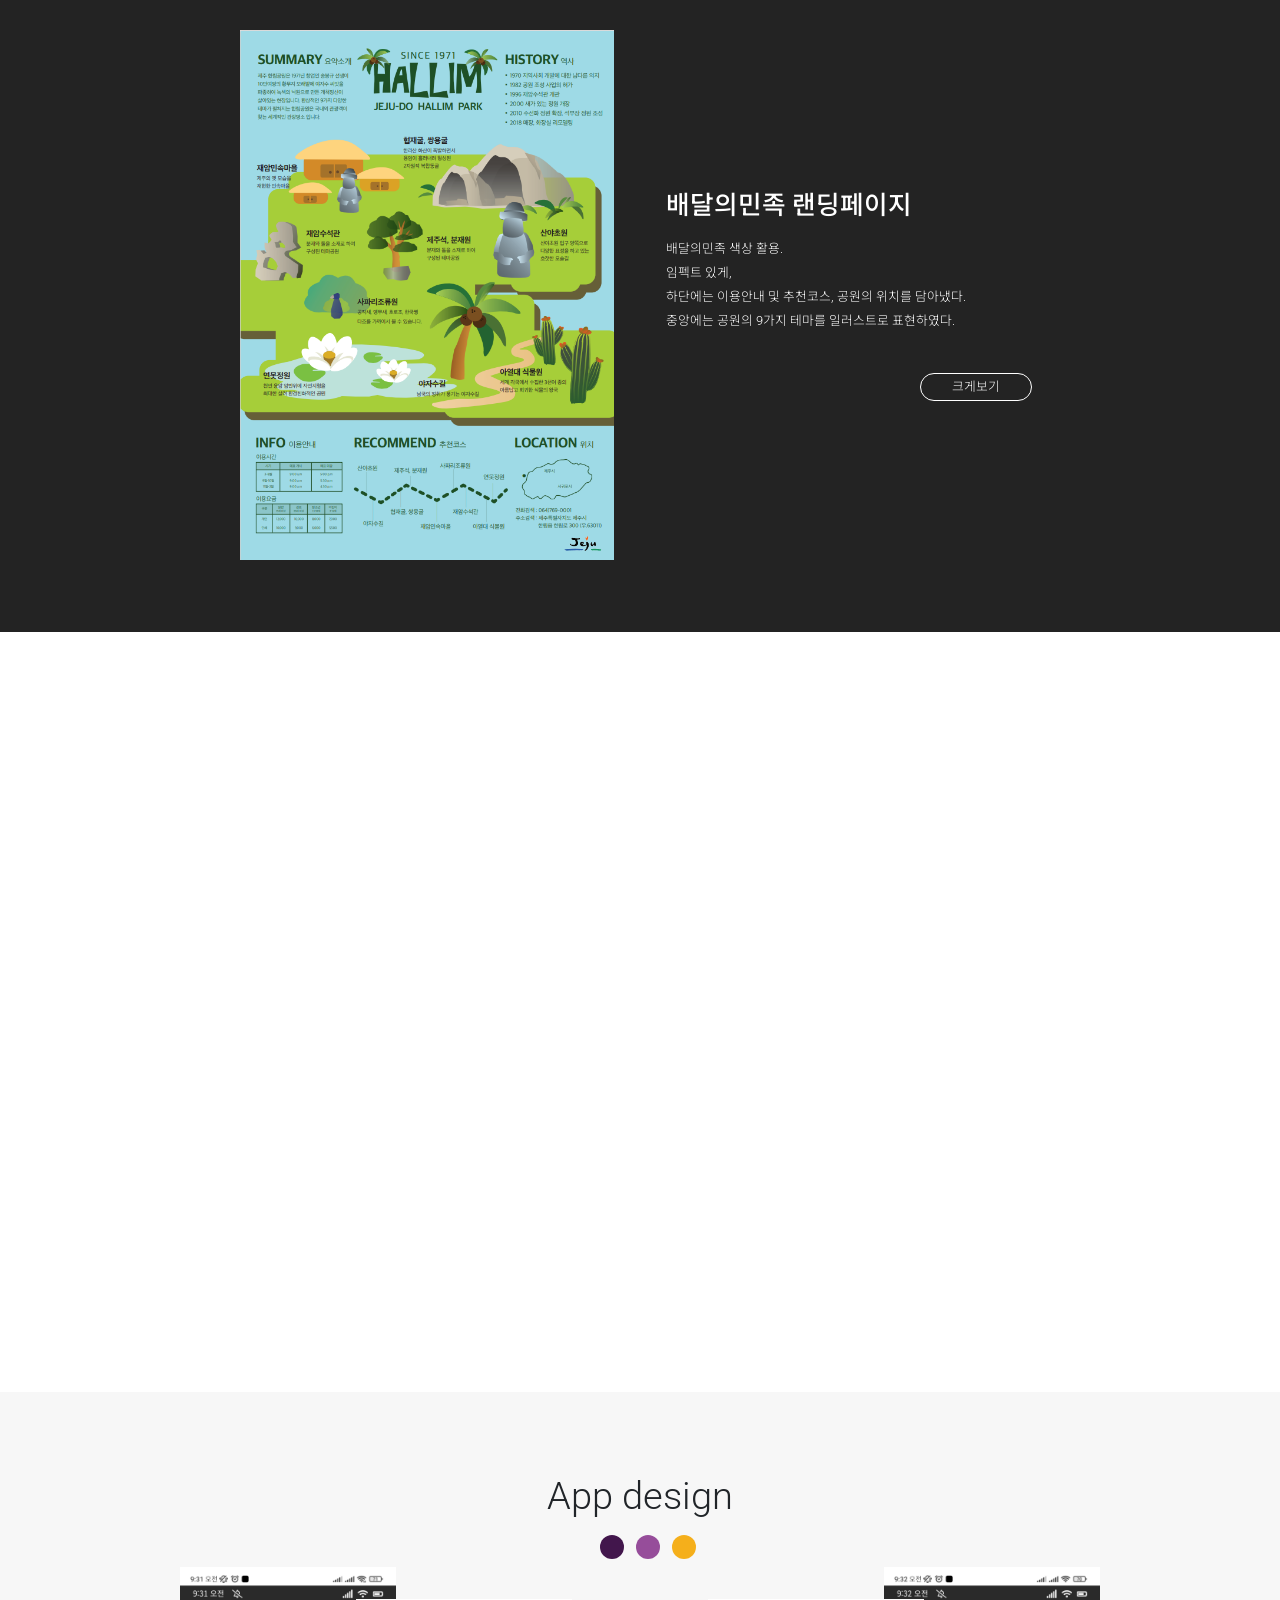
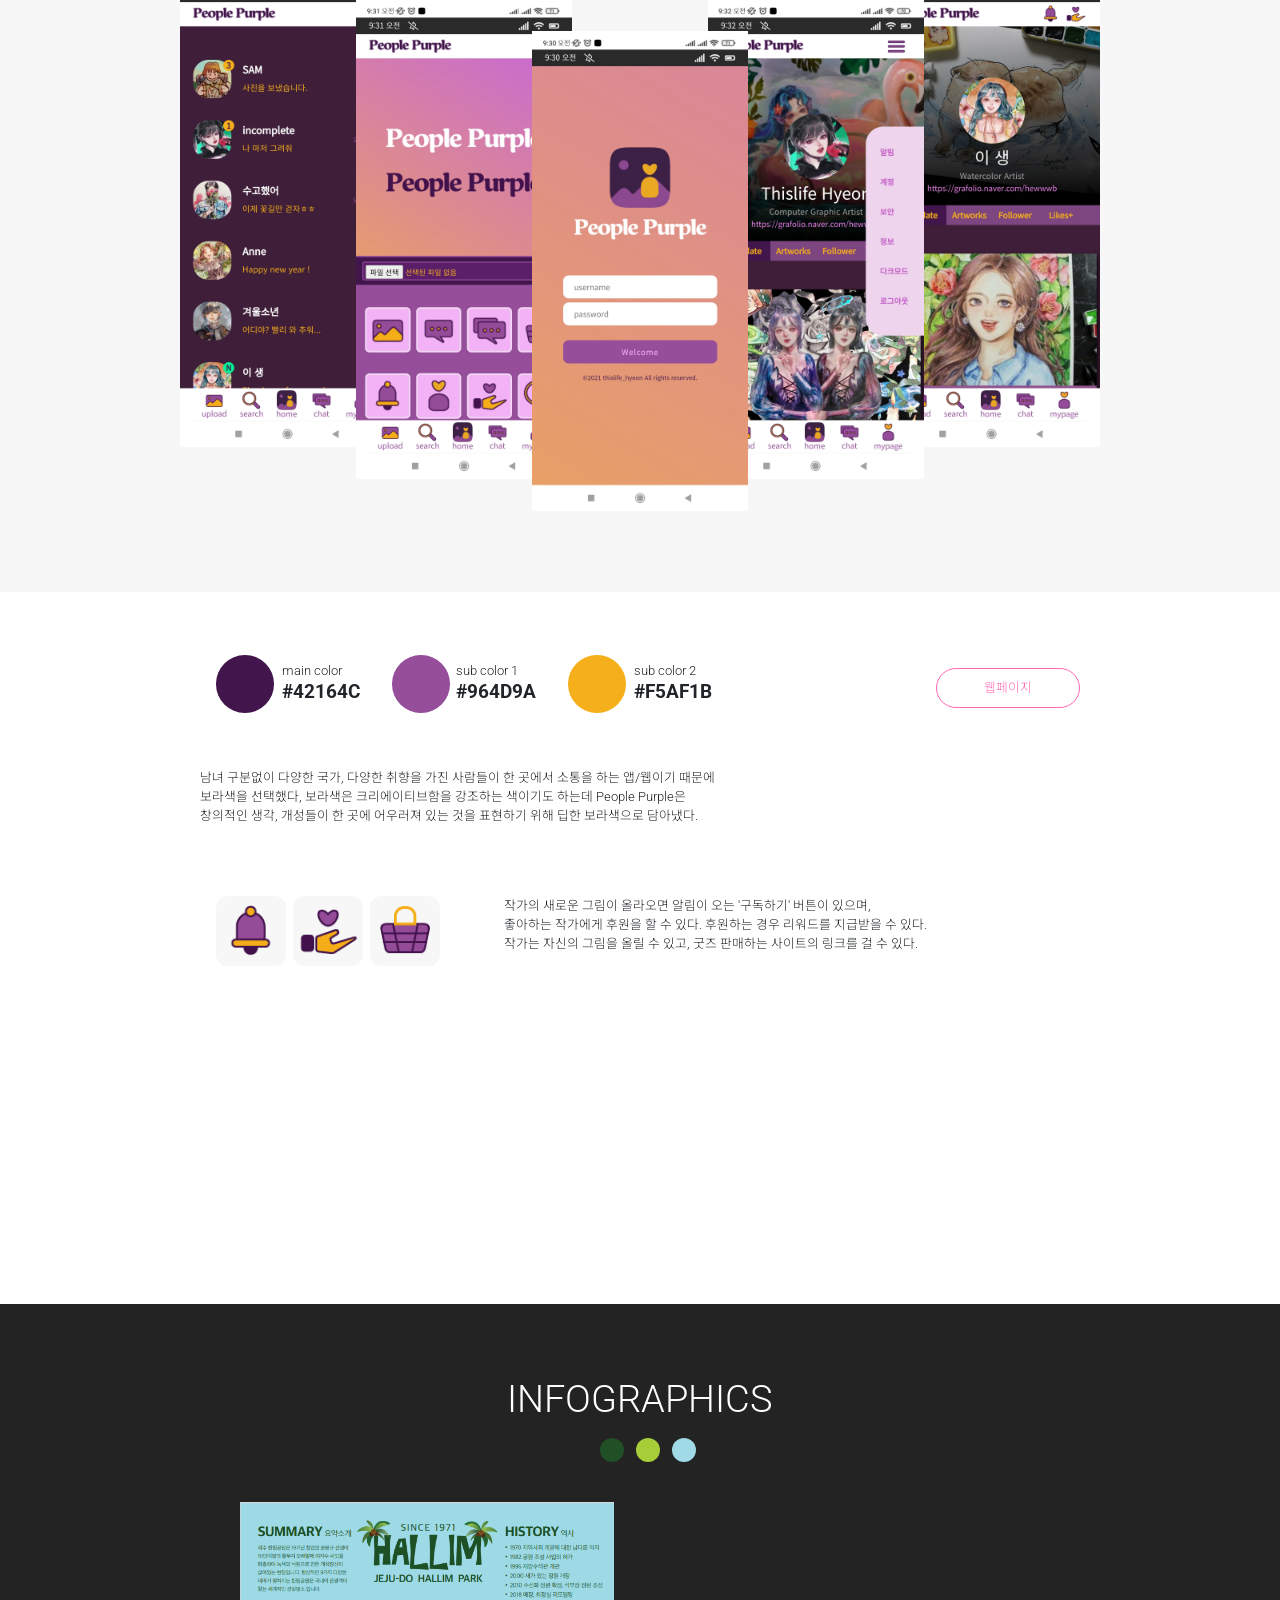
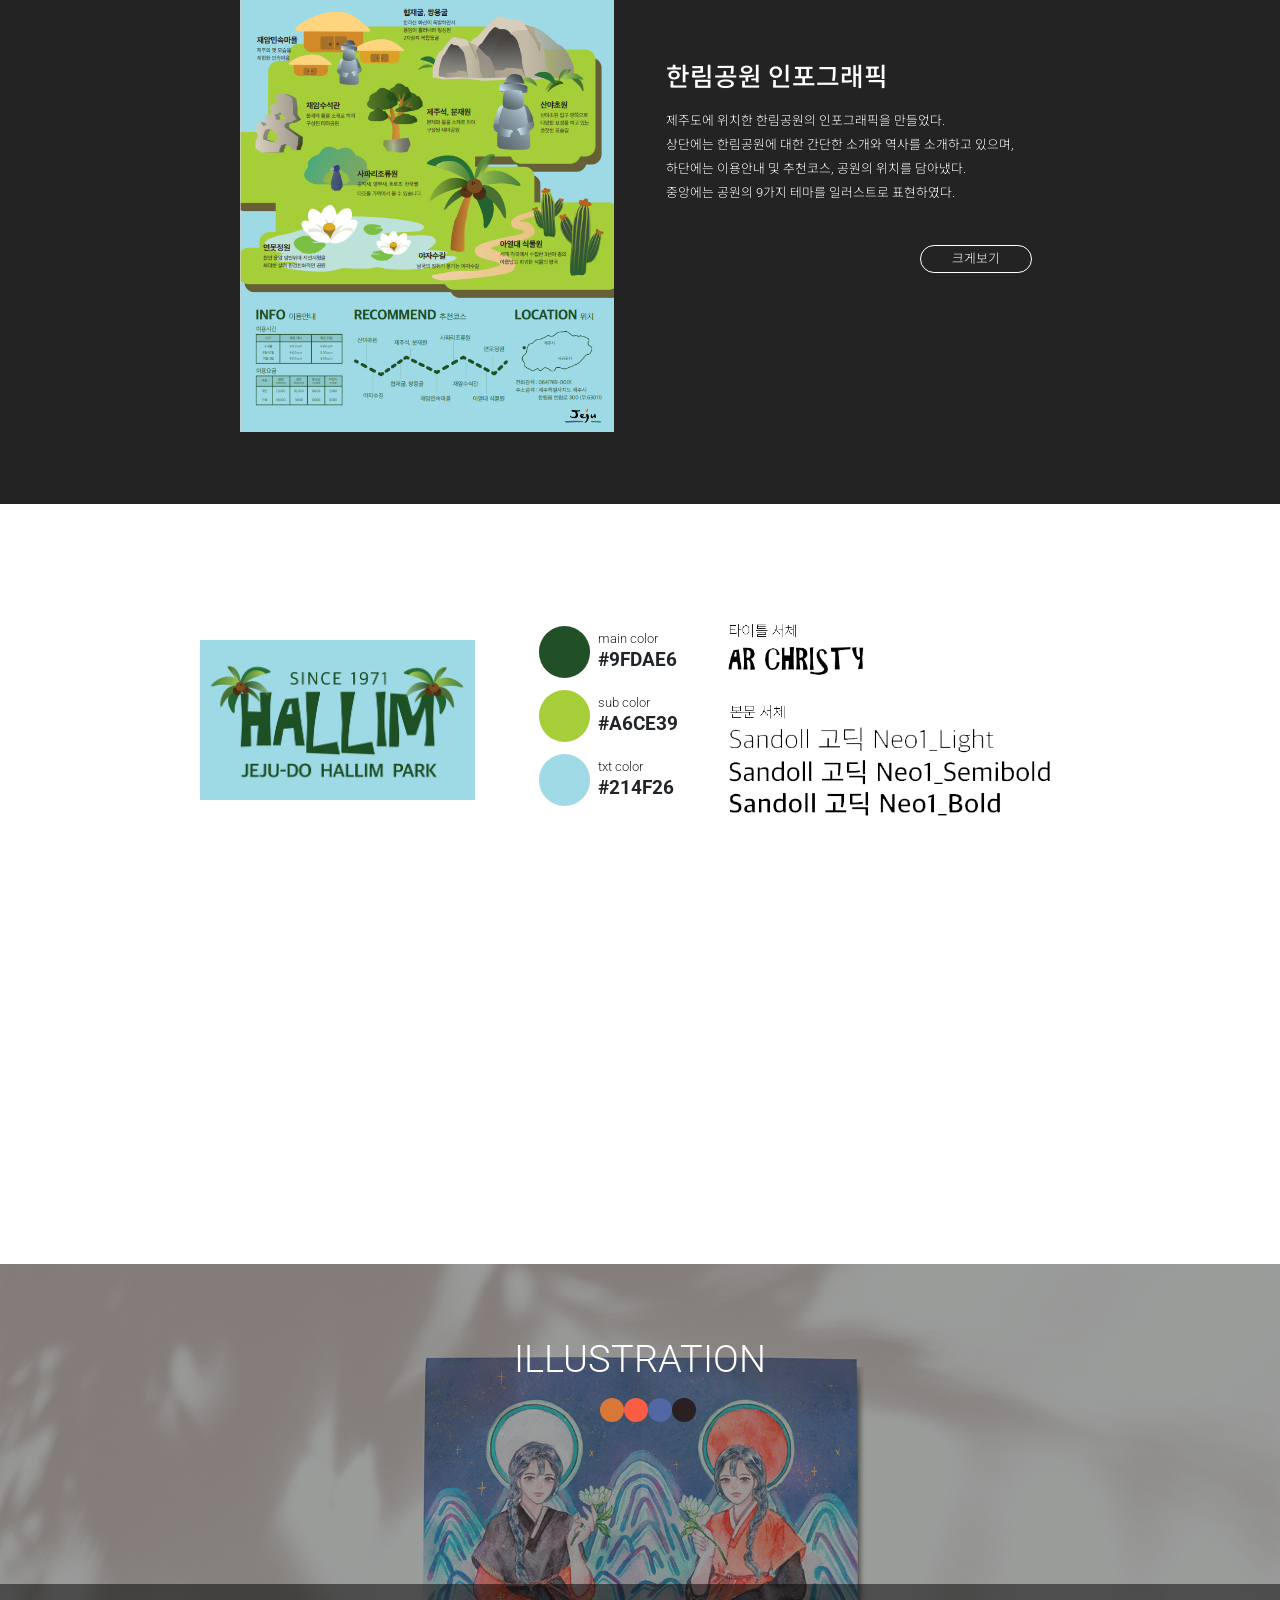
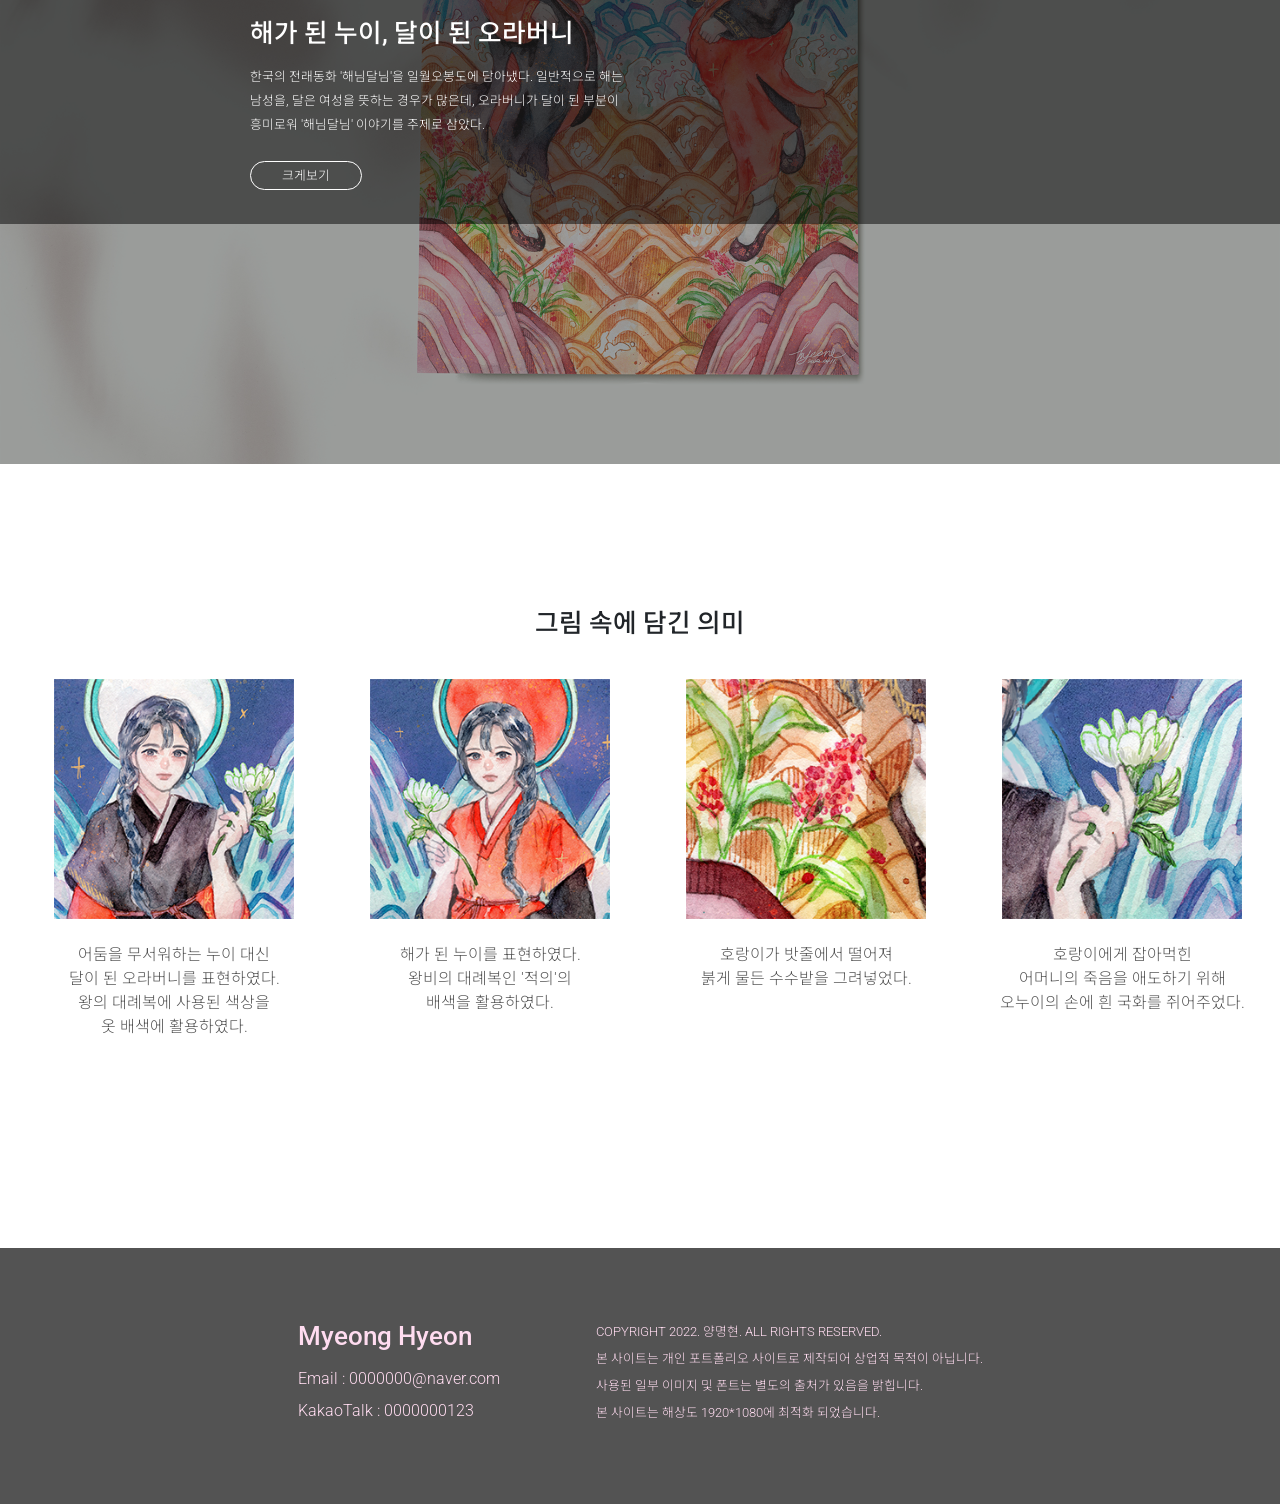
==== commit a41ddba0: "피드백 수정예정" ====
--- a/index.html
+++ b/index.html
@@ -22,6 +22,29 @@
       integrity="sha384-ka7Sk0Gln4gmtz2MlQnikT1wXgYsOg+OMhuP+IlRH9sENBO0LRn5q+8nbTov4+1p"
       crossorigin="anonymous"
     ></script>
+
+    <!-- 제이쿼리 불러오기 -->
+<script src="https://cdnjs.cloudflare.com/ajax/libs/jquery/3.4.1/jquery.min.js"></script>
+
+<!-- gsap(애니메이션 라이브러리, 스크롤매직이 내부적으로 이 녀석을 쓴다.) -->
+<script src="https://cdnjs.cloudflare.com/ajax/libs/gsap/3.0.5/gsap.min.js"></script>
+
+<!-- 스크롤 매직 -->
+<script src="https://cdnjs.cloudflare.com/ajax/libs/ScrollMagic/2.0.7/ScrollMagic.min.js"></script>
+
+<!-- 디버그용 인디케이터, 실전에선 필요없음 -->
+<!-- <script src="https://cdnjs.cloudflare.com/ajax/libs/ScrollMagic/2.0.7/plugins/debug.addIndicators.js"></script> -->
+
+<!-- gsap 용 플러그인 -->
+<script src="https://cdnjs.cloudflare.com/ajax/libs/ScrollMagic/2.0.7/plugins/animation.gsap.js"></script>
+
+<!-- 스와이프 -->
+<link
+  rel="stylesheet"
+  href="https://unpkg.com/swiper@8/swiper-bundle.min.css"
+/>
+<script src="https://unpkg.com/swiper@8/swiper-bundle.min.js"></script>
+
   </head>
   <body>
     <nav class="gnb">
@@ -36,10 +59,16 @@
     </nav>
     <div class="wrapper">
       <header class="header" id="home">
+        <div class="spacer s2"></div>
+        <div class="spacer s0" id="trigger"></div>
+        <div id="imagesequence">
+          <img id="myimg" src='img/bg-1.png'>
+        </div>
+        <!-- <div class="spacer s2"></div> -->
         <div class="header__txt active__box">
           <h1>Portfolio</h1>
           <p>양명현의 작업물을 담은 포트폴리오.</p>
-          <p>2021.03.02~2022.00.00</p>
+          <p>2021.03.02~2022.06.07</p>
         </div>
       </header>
       <div class="profile">
@@ -100,9 +129,37 @@
           </div>
         </div>
       </div>
+      <div class="pro2">
+        <div class="pro2__top" id="project2">
+          <h4>WEB DESIGN</h4>
+          <ul class="dots" >
+            <li class="dot dot--jj1"></li>
+            <li class="dot dot--jj2"></li>
+            <li class="dot dot--jj3"></li>
+          </ul>
+          <div class="pro2__imgbox">
+            <div class="pro2__img pro2__img--1" ></div>
+            <div class="pro2__img pro2__img--2">
+              <h5>배달의민족 랜딩페이지</h5>
+              <p>
+                <span>배달의민족 색상 활용.</span>
+                <span>임펙트 있게,</span>
+                <span>하단에는 이용안내 및 추천코스, 공원의 위치를 담아냈다.</span>
+                <span>중앙에는 공원의 9가지 테마를 일러스트로 표현하였다.</span>
+              </p>
+              <a href="#popup1">
+                <button class="pro2__btn">
+                  크게보기
+                </button>
+              </a>
+            </div>
+          </div>
+      </div>
+      <div class="pro2__bottom">
+      </div>
       <div class="pro1">
         <div class="pro1__top">
-          <h4>WEB design</h4>
+          <h4>App design</h4>
           <ul class="dots">
             <li class="dot dot--pp1"></li>
             <li class="dot dot--pp2"></li>
--- a/css/style.css
+++ b/css/style.css
@@ -1,6 +1,6 @@
 @import url("https://fonts.googleapis.com/css2?family=Noto+Sans+KR:wght@300;500;700&display=swap");
 @import url("https://fonts.googleapis.com/css2?family=Roboto:wght@300;500;700&display=swap");
-*, *::before, *::after { font-family: "Roboto", "Noto Sans KR", sans-serif; margin: 0; padding: 0; list-style: none; text-decoration: none; -webkit-box-sizing: border-box; box-sizing: border-box; }
+*, *::before, *::after { font-family: 'Roboto', 'Noto Sans KR', sans-serif; -webkit-box-sizing: border-box; box-sizing: border-box; }
 
 html, body { position: relative; overflow-x: hidden; }
 
@@ -20,7 +20,7 @@
 
 p, li, button, span { font-size: 1.6rem; font-weight: 300; }
 
-.gnb { width: 100vw; height: 7rem; background-color: #fff; display: -webkit-box; display: -ms-flexbox; display: flex; -webkit-box-pack: justify; -ms-flex-pack: justify; justify-content: space-between; -webkit-box-align: center; -ms-flex-align: center; align-items: center; position: fixed; top: 0; z-index: 99; -webkit-box-shadow: rgba(0, 0, 0, 0.3) 0px 1px 10px; box-shadow: rgba(0, 0, 0, 0.3) 0px 1px 10px; }
+.gnb { width: 100vw; height: 7rem; background-color: rgba(255, 255, 255, 0.3); display: -webkit-box; display: -ms-flexbox; display: flex; -webkit-box-pack: justify; -ms-flex-pack: justify; justify-content: space-between; -webkit-box-align: center; -ms-flex-align: center; align-items: center; position: fixed; top: 0; z-index: 99; -webkit-box-shadow: rgba(0, 0, 0, 0.3) 0px 1px 10px; box-shadow: rgba(0, 0, 0, 0.3) 0px 1px 10px; }
 
 .gnb h5 { font-size: 3.2rem; font-weight: 500; }
 
@@ -34,13 +34,15 @@
 
 .gnb__right li:hover { color: hotpink; }
 
-.gnb__right button { width: 12rem; height: 3.2rem; background-color: #fff; border: 1px solid #000; border-radius: 2rem; border-color: hotpink; color: hotpink; }
-
-.gnb__right button:hover, .gnb__right button:active { background-color: #f7f7f7; cursor: pointer; }
+.gnb__right button { width: 12rem; height: 3.6rem; background-color: #fff; border: 1px solid #000; border-radius: 2rem; border-color: hotpink; color: hotpink; background-color: rgba(255, 255, 255, 0.3); }
+
+.gnb__right button:hover, .gnb__right button:active { background-color: rgba(0, 0, 0, 0.1); cursor: pointer; }
 
 .wrapper { margin-top: 7rem; }
 
-.header { width: 100vw; height: 76rem; background-image: url(../img/mainbg.png); background-color: #fff4e9; background-repeat: no-repeat; background-position: center; background-size: cover; background-size: contain; }
+.header { width: 100vw; height: 80rem; background-color: #fff4e9; }
+
+.header #myimg { width: 100vw; margin-top: 16rem; position: absolute; }
 
 .header__txt { position: relative; top: 30%; left: 10%; }
 
@@ -52,7 +54,7 @@
 
 .profile__img { width: 39rem; height: 50rem; background-image: url(../img/profile.png); background-repeat: no-repeat; background-position: center; background-size: cover; background-color: #f189a0; }
 
-.profile__img::after { content: ""; width: 84%; height: 90%; display: inline-block; position: relative; top: -12rem; left: -12rem; z-index: -1; background-color: #ffdcf0; }
+.profile__img::after { content: ''; width: 84%; height: 90%; display: inline-block; position: relative; top: -12rem; left: -12rem; z-index: -1; background-color: #ffdcf0; }
 
 .profile__txt { width: 76rem; height: 50rem; }
 
@@ -84,6 +86,8 @@
 
 .profile__bottom h6 { font-size: 2.4rem; font-weight: 700; color: #929292; margin-bottom: 1.8rem; }
 
+.profile__bottom ul { padding: 0; background-color: aquamarine; }
+
 .pro1 { width: 100vw; margin: 0 auto; }
 
 .pro1 span { font-size: 1.6rem; font-weight: 300; }
@@ -114,11 +118,11 @@
 
 .pro1__color { width: 18rem; display: -webkit-box; display: -ms-flexbox; display: flex; -webkit-box-pack: justify; -ms-flex-pack: justify; justify-content: space-between; -webkit-box-align: center; -ms-flex-align: center; align-items: center; margin-right: 4rem; }
 
-.pro1__btn { width: 12rem; height: 3.2rem; background-color: #fff; border: 1px solid #000; border-radius: 2rem; font-size: 2rem; width: 18rem; height: 5rem; color: hotpink; border-color: hotpink; border-radius: 6rem; }
-
-.pro1__btn a { text-decoration: none; }
-
-.pro1__btn:hover, .pro1__btn:active { background-color: #f7f7f7; cursor: pointer; }
+.pro1__btn { width: 12rem; height: 3.6rem; background-color: #fff; border: 1px solid #000; border-radius: 2rem; font-size: 2rem; width: 18rem; height: 5rem; color: hotpink; border-color: hotpink; border-radius: 6rem; }
+
+.pro1__btn a { text-decoration: none; color: hotpink; }
+
+.pro1__btn:hover, .pro1__btn:active { background-color: rgba(0, 0, 0, 0.1); cursor: pointer; }
 
 .pro1__txtbox1, .pro1__txtbox2 { width: 110rem; height: 12rem; margin: 0 auto; display: -webkit-box; display: -ms-flexbox; display: flex; -webkit-box-pack: justify; -ms-flex-pack: justify; justify-content: space-between; }
 
@@ -166,7 +170,7 @@
 
 .pro2__top { width: 100%; height: 100rem; background-color: #232323; display: -webkit-box; display: -ms-flexbox; display: flex; -webkit-box-pack: center; -ms-flex-pack: center; justify-content: center; -webkit-box-align: center; -ms-flex-align: center; align-items: center; -webkit-box-orient: vertical; -webkit-box-direction: normal; -ms-flex-direction: column; flex-direction: column; position: relative; color: #fff; }
 
-.pro2__top::before { content: ""; position: absolute; top: 0px; left: 0px; right: 0px; bottom: 0px; background: url(../img/jeju-mockup.png); opacity: 0.5; background-repeat: no-repeat; background-position: center; background-size: cover; }
+.pro2__top::before { content: ''; position: absolute; top: 0px; left: 0px; right: 0px; bottom: 0px; background: url(../img/jeju-mockup.png); opacity: 0.5; background-repeat: no-repeat; background-position: center; background-size: cover; }
 
 .pro2__top h4 { z-index: 1; margin-bottom: 2rem; font-size: 4.8rem; font-weight: 300; }
 
@@ -182,9 +186,9 @@
 
 .pro2__top .pro2__img--2 p, .pro2__top .pro2__img--2 span { display: block; line-height: 3rem; }
 
-.pro2__top .pro2__img--2 .pro2__btn { width: 12rem; height: 3.2rem; background-color: #fff; border: 1px solid #000; border-radius: 2rem; width: 14rem; background-color: transparent; color: #fff; border-color: #fff; margin-top: 4rem; margin-left: 68%; }
-
-.pro2__top .pro2__img--2 .pro2__btn:hover, .pro2__top .pro2__img--2 .pro2__btn:active { background-color: #f7f7f7; cursor: pointer; }
+.pro2__top .pro2__img--2 .pro2__btn { width: 12rem; height: 3.6rem; background-color: #fff; border: 1px solid #000; border-radius: 2rem; width: 14rem; background-color: transparent; color: #fff; border-color: #fff; margin-top: 4rem; margin-left: 68%; }
+
+.pro2__top .pro2__img--2 .pro2__btn:hover, .pro2__top .pro2__img--2 .pro2__btn:active { background-color: rgba(0, 0, 0, 0.1); cursor: pointer; }
 
 .pro2__top .pro2__img--2 .pro2__btn:hover, .pro2__top .pro2__img--2 .pro2__btn:active { background-color: rgba(0, 0, 0, 0.5); cursor: pointer; }
 
@@ -220,7 +224,7 @@
 
 .pro3__top { width: 100%; height: 100rem; background-color: #535353; display: -webkit-box; display: -ms-flexbox; display: flex; -webkit-box-pack: center; -ms-flex-pack: center; justify-content: center; -webkit-box-align: center; -ms-flex-align: center; align-items: center; -webkit-box-orient: vertical; -webkit-box-direction: normal; -ms-flex-direction: column; flex-direction: column; position: relative; color: #fff; }
 
-.pro3__top::before { content: ""; position: absolute; top: 0px; left: 0px; right: 0px; bottom: 0px; background: url(../img/sun-mockup.jpg); opacity: 0.5; background-repeat: no-repeat; background-position: center; background-size: cover; }
+.pro3__top::before { content: ''; position: absolute; top: 0px; left: 0px; right: 0px; bottom: 0px; background: url(../img/sun-mockup.jpg); opacity: 0.5; background-repeat: no-repeat; background-position: center; background-size: cover; }
 
 .pro3__top h4 { z-index: 1; margin-bottom: 2rem; }
 
@@ -236,13 +240,13 @@
 
 .pro3__top .pro3__img--2 p, .pro3__top .pro3__img--2 span { text-align: left; line-height: 3rem; }
 
-.pro3__top .pro3__img--2 .pro3__btn { width: 12rem; height: 3.2rem; background-color: #fff; border: 1px solid #000; border-radius: 2rem; width: 14rem; background-color: transparent; color: #fff; border-color: #fff; margin-top: 2rem; }
-
-.pro3__top .pro3__img--2 .pro3__btn:hover, .pro3__top .pro3__img--2 .pro3__btn:active { background-color: #f7f7f7; cursor: pointer; }
+.pro3__top .pro3__img--2 .pro3__btn { width: 12rem; height: 3.6rem; background-color: #fff; border: 1px solid #000; border-radius: 2rem; width: 14rem; background-color: transparent; color: #fff; border-color: #fff; margin-top: 2rem; }
+
+.pro3__top .pro3__img--2 .pro3__btn:hover, .pro3__top .pro3__img--2 .pro3__btn:active { background-color: rgba(0, 0, 0, 0.1); cursor: pointer; }
 
 .pro3__top .pro3__img--2 .pro3__btn:hover, .pro3__top .pro3__img--2 .pro3__btn:active { background-color: rgba(0, 0, 0, 0.5); cursor: pointer; }
 
-.pro3__top .pro3__img--2::after { width: 100%; height: 30rem; content: ""; position: absolute; top: 0px; left: 0px; right: 0px; bottom: 0px; background-color: #000; opacity: 0.5; top: 40%; z-index: -1; }
+.pro3__top .pro3__img--2::after { width: 100%; height: 30rem; content: ''; position: absolute; top: 0px; left: 0px; right: 0px; bottom: 0px; background-color: #000; opacity: 0.5; top: 40%; z-index: -1; }
 
 .pro3 .dot { z-index: 1; }
 
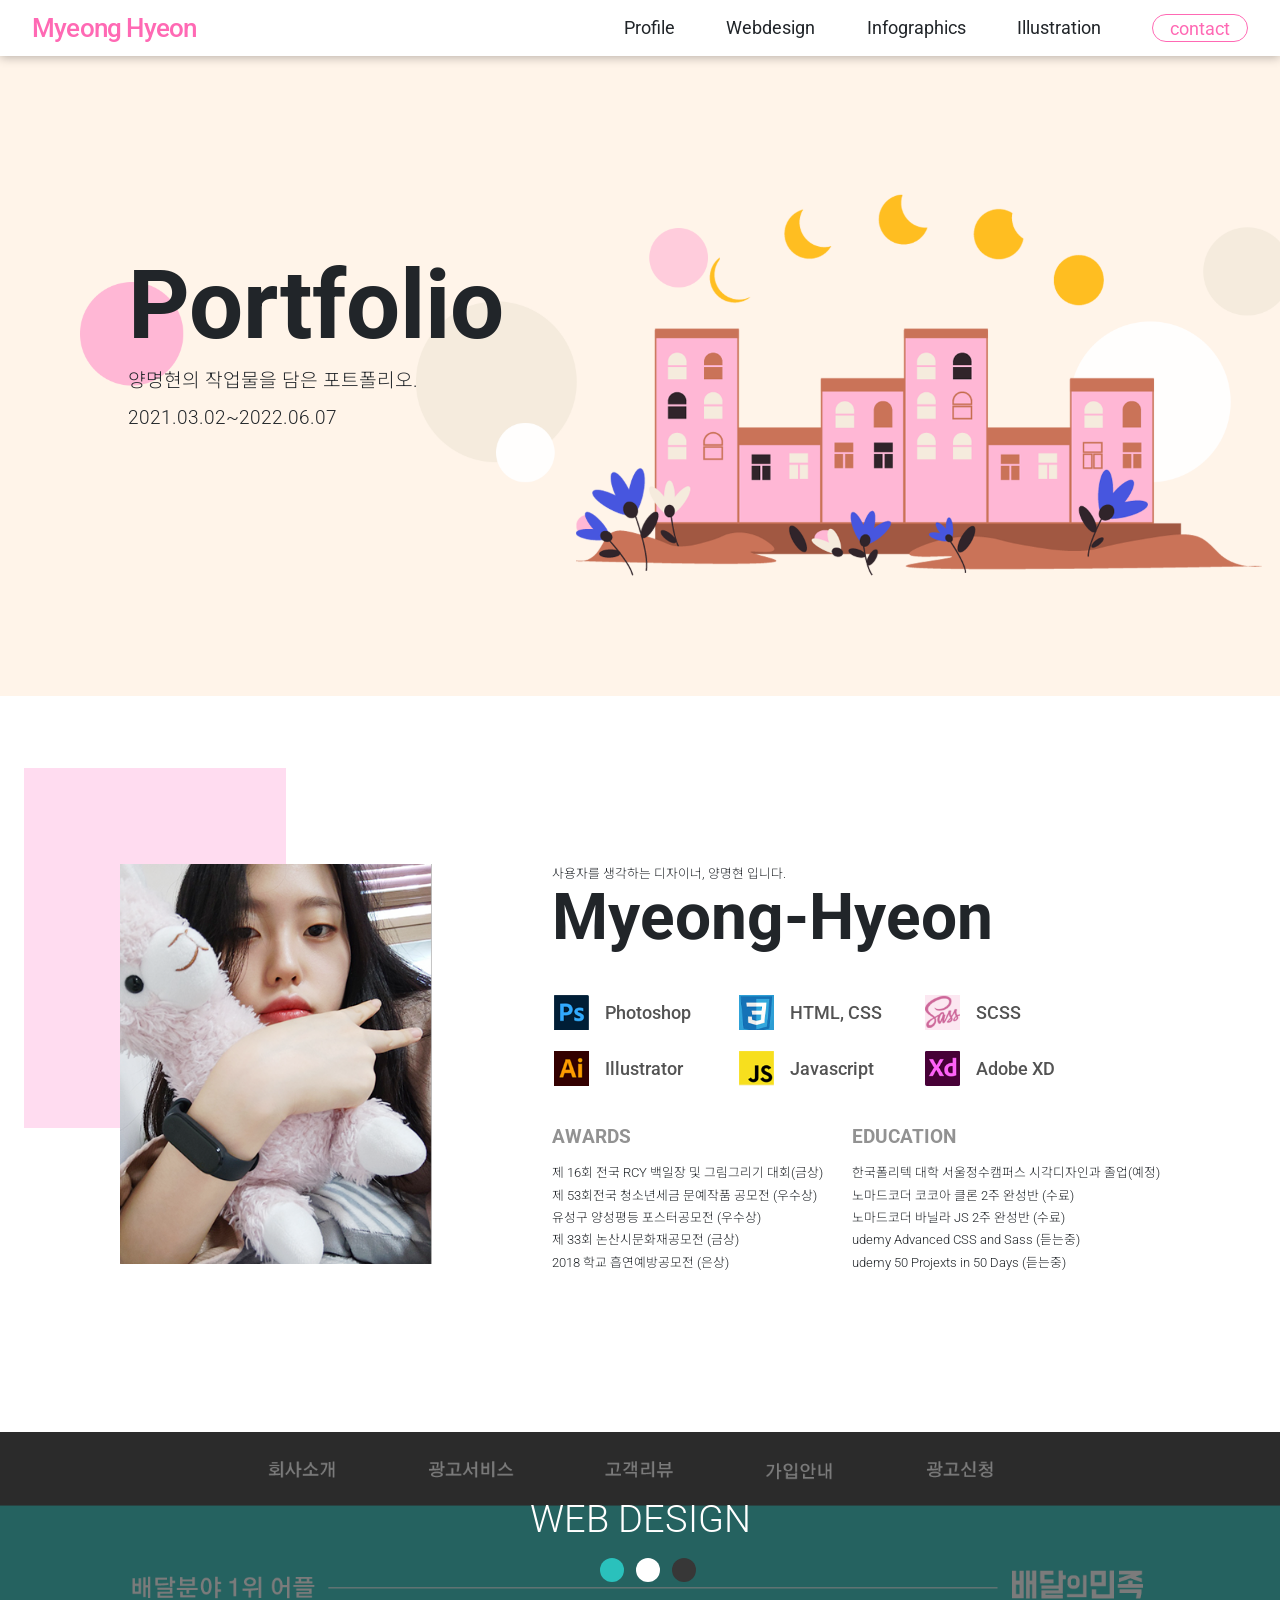
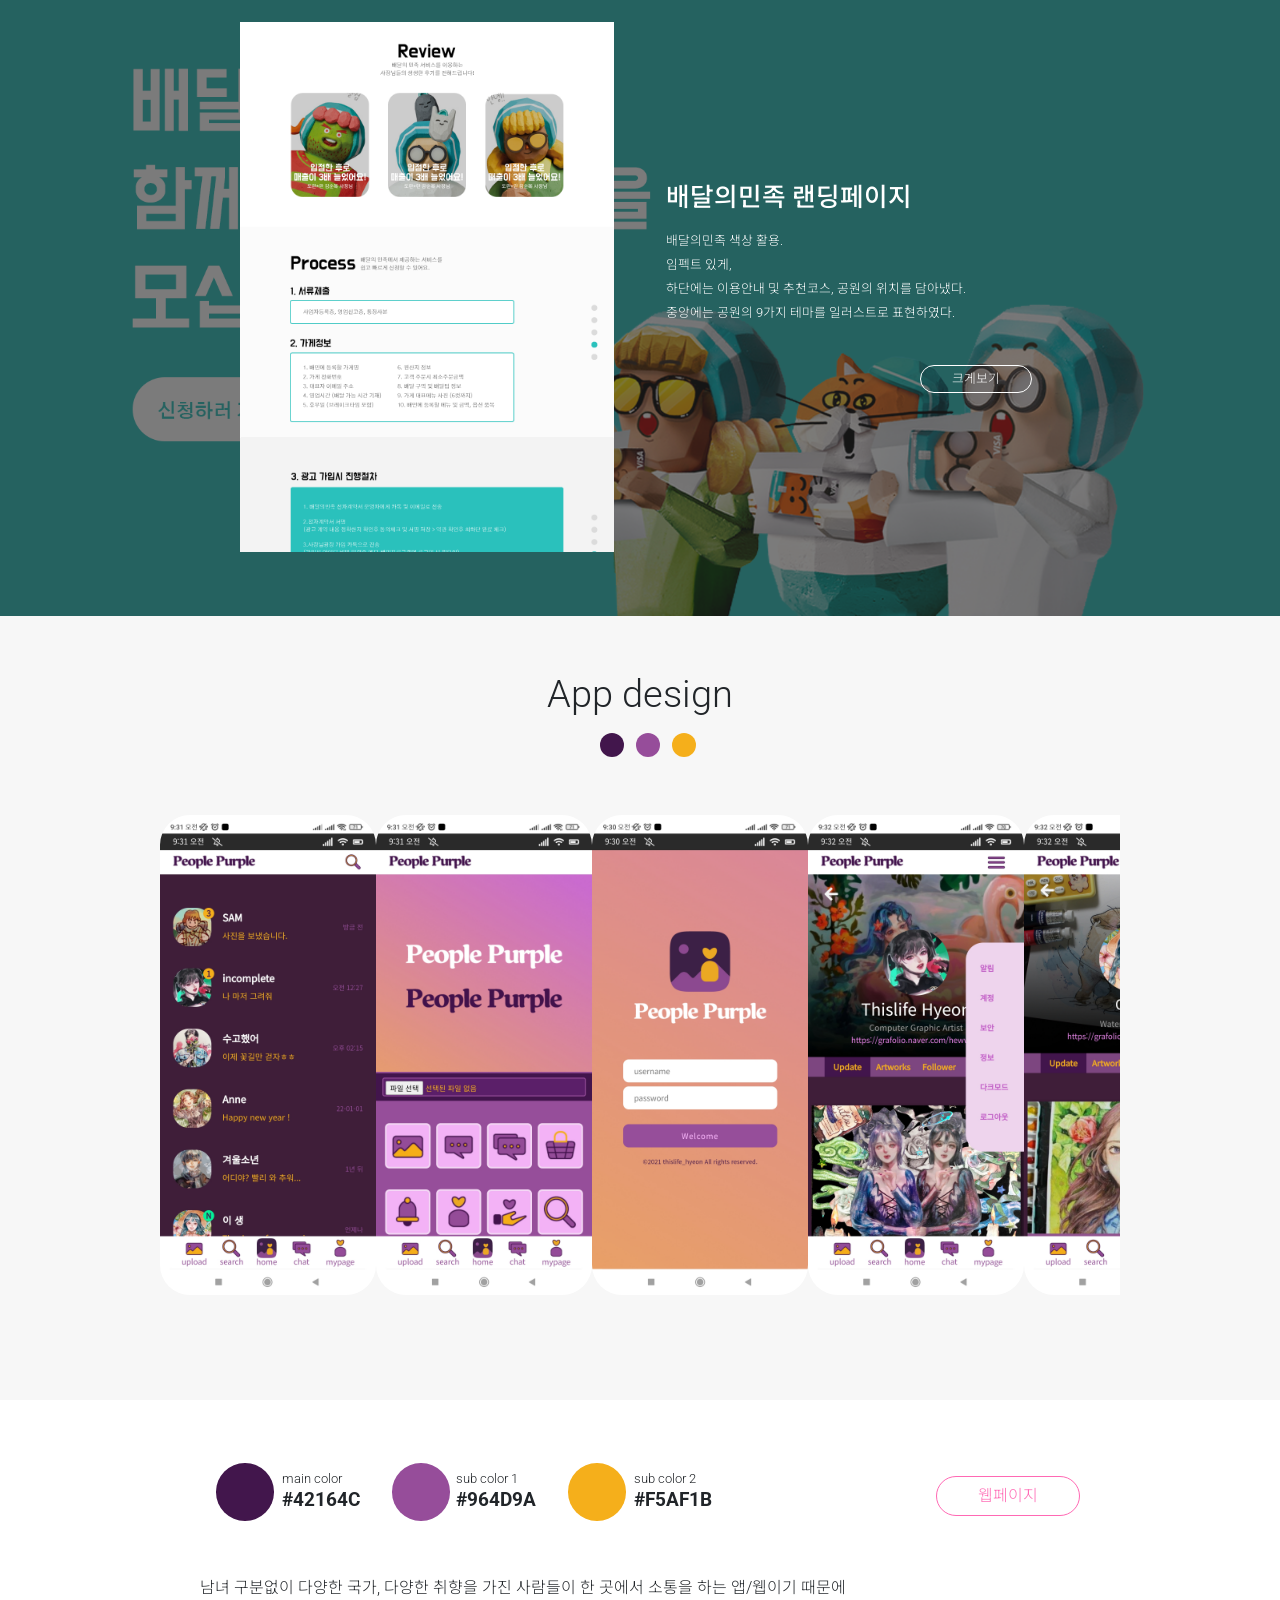
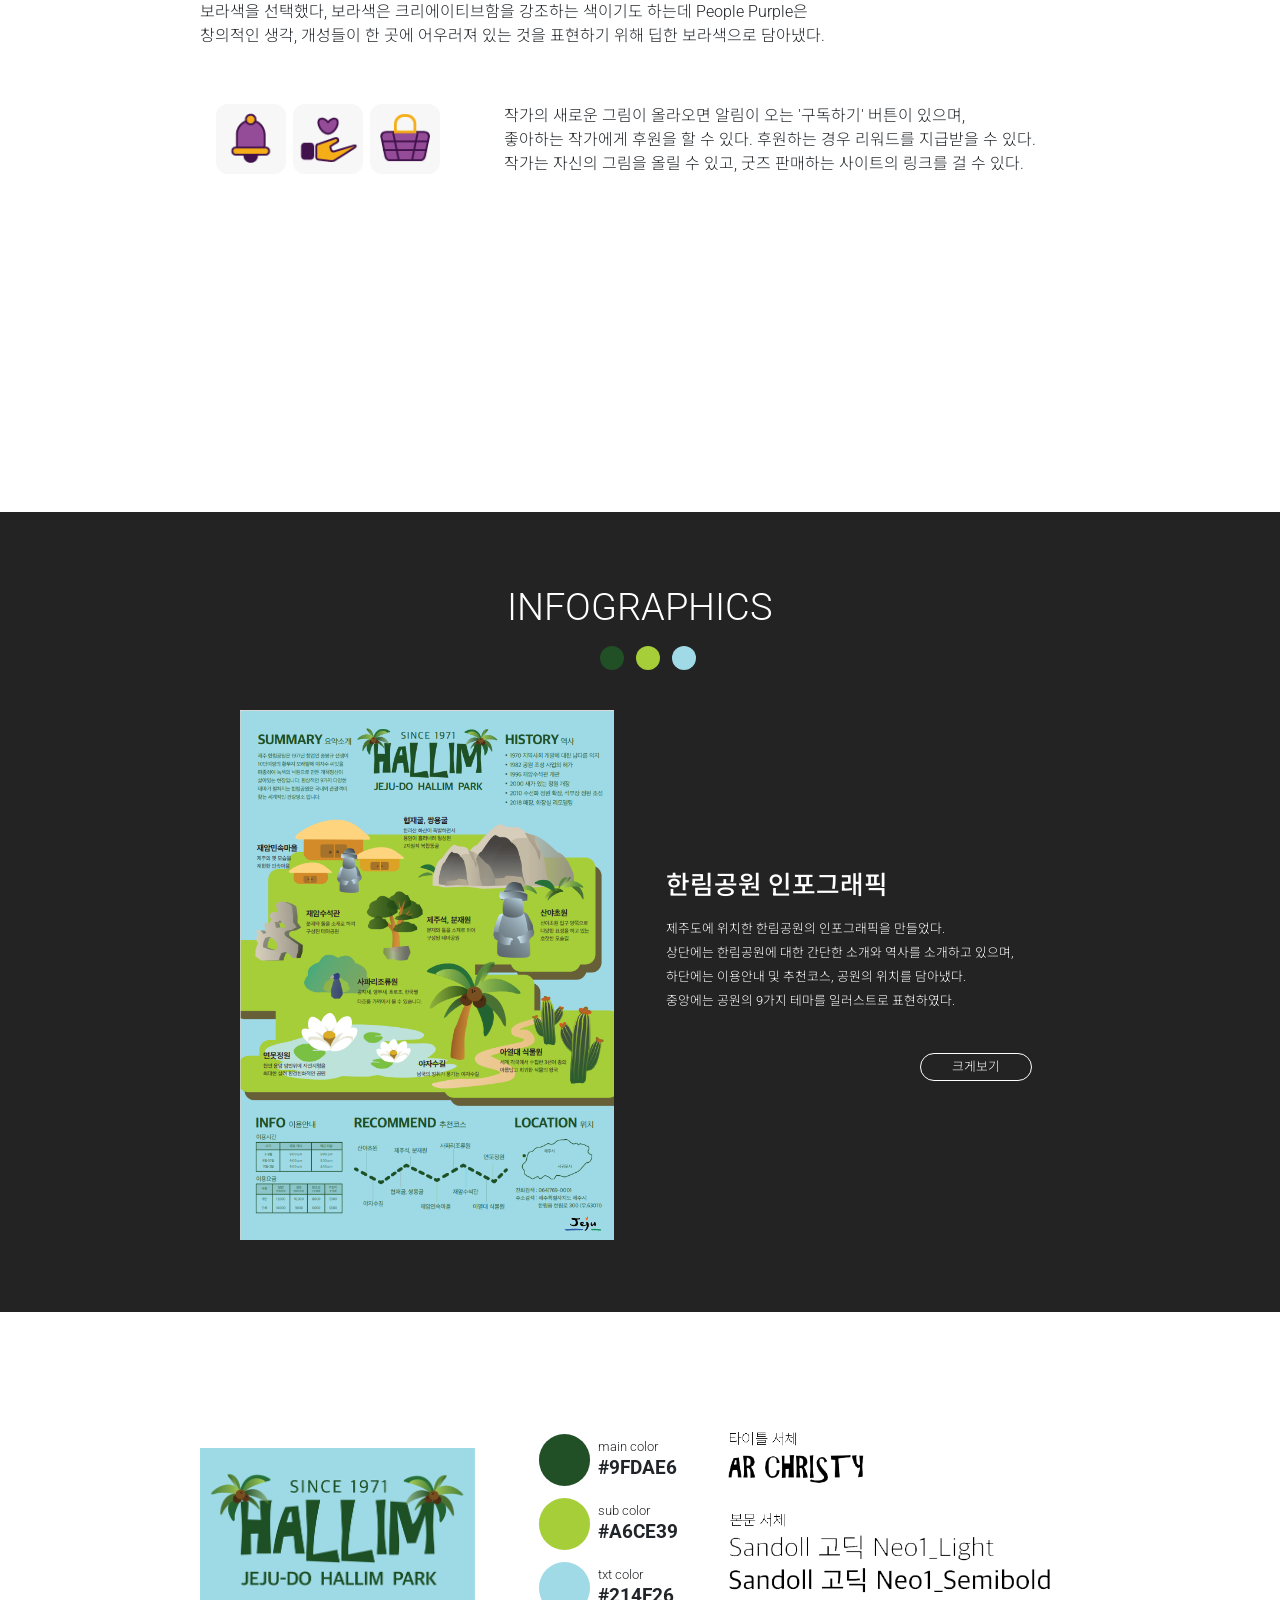
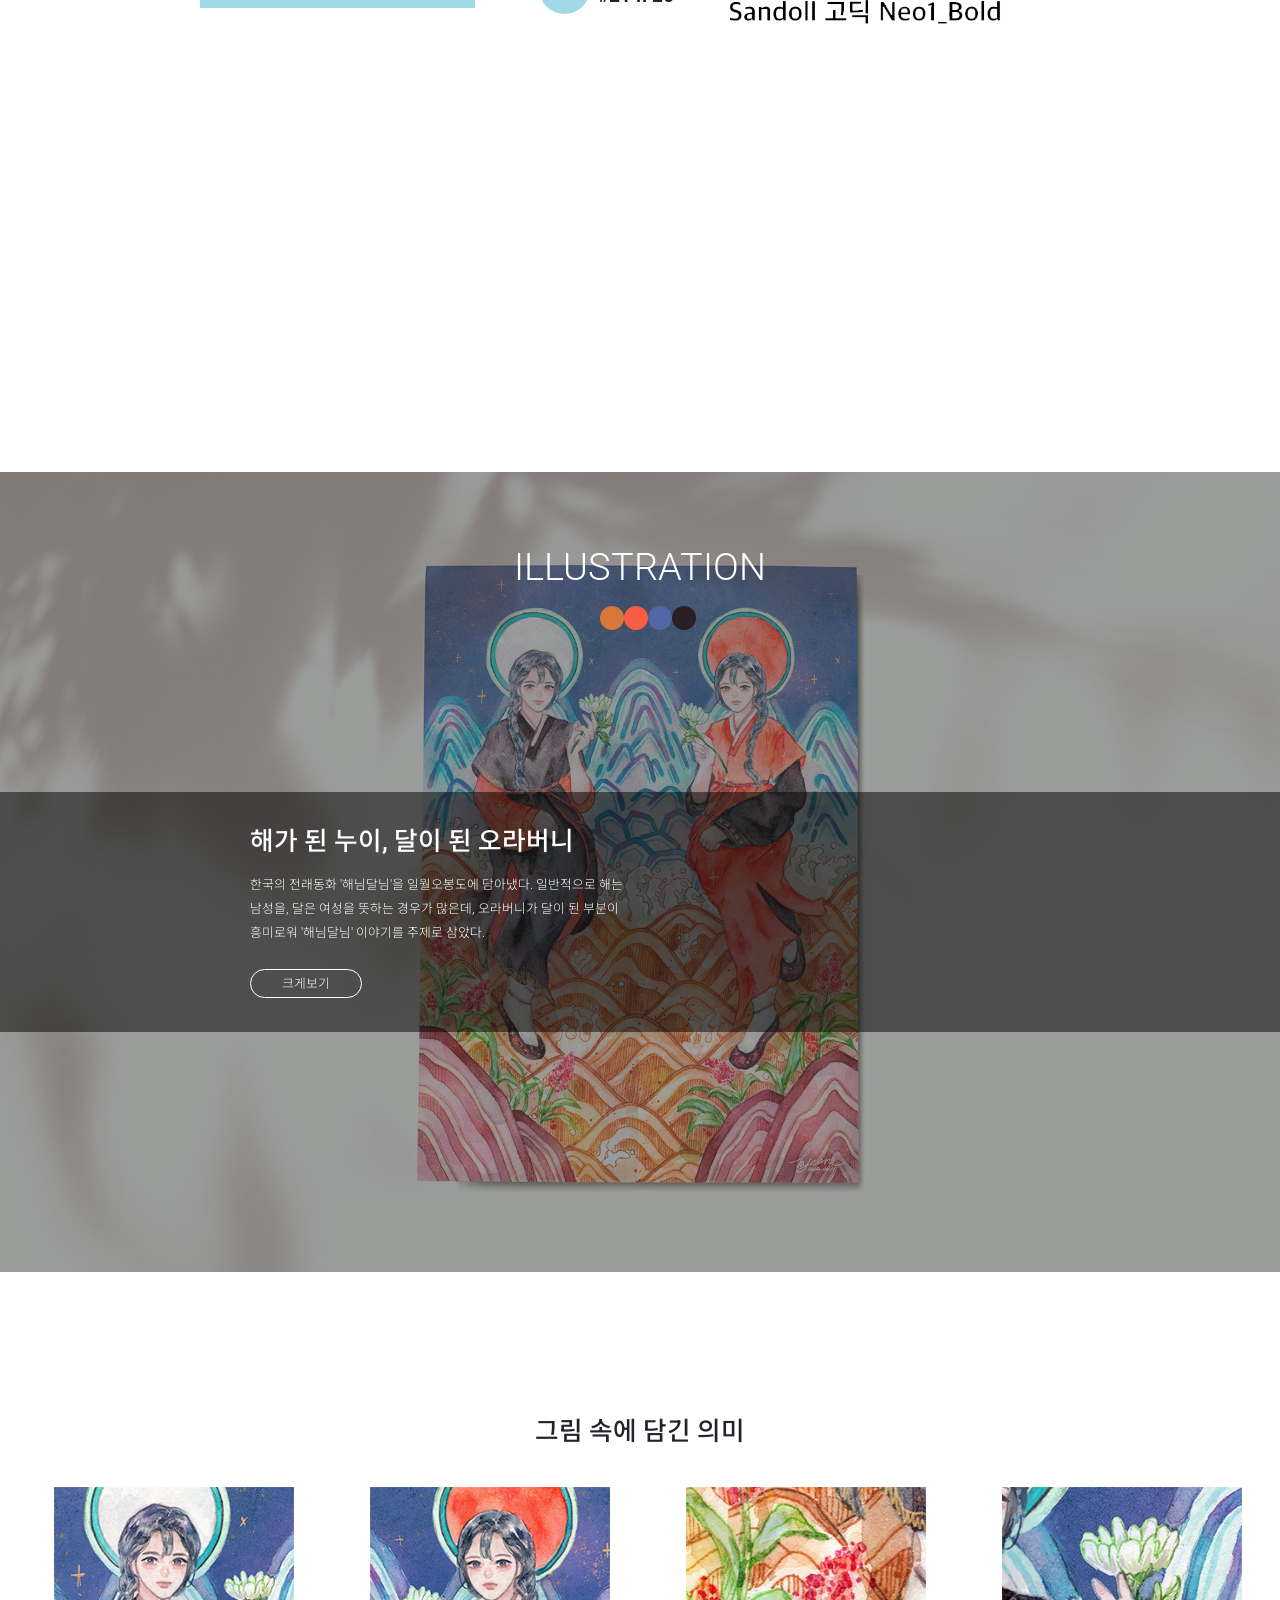
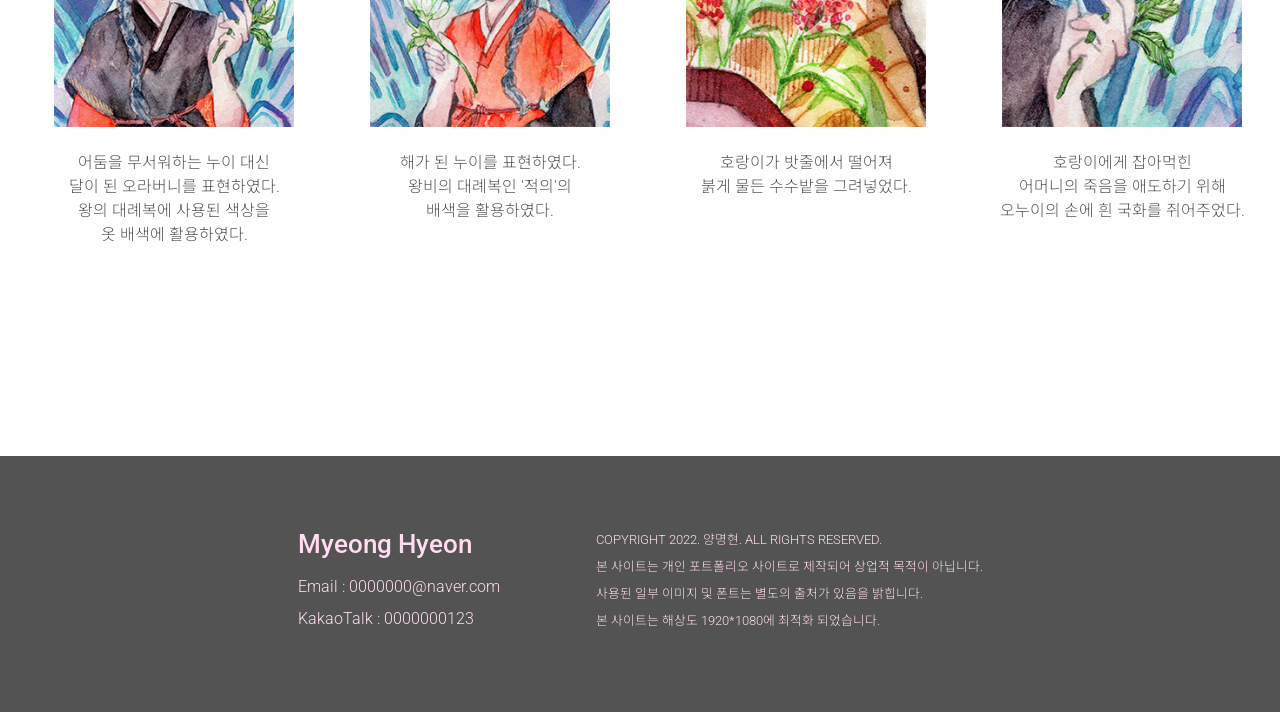
==== commit ff6523ab: "add swiper" ====
--- a/index.html
+++ b/index.html
@@ -11,6 +11,9 @@
       href="https://fonts.googleapis.com/icon?family=Material+Icons|Material+Icons+Outlined"
       rel="stylesheet"
     />
+    <script defer src="main.js"></script>
+    <script defer src="https://unpkg.com/swiper/swiper-bundle.min.js"></script>
+    <!-- 부트스트랩 -->
     <link
       href="https://cdn.jsdelivr.net/npm/bootstrap@5.1.3/dist/css/bootstrap.min.css"
       rel="stylesheet"
@@ -25,25 +28,26 @@
 
     <!-- 제이쿼리 불러오기 -->
 <script src="https://cdnjs.cloudflare.com/ajax/libs/jquery/3.4.1/jquery.min.js"></script>
-
 <!-- gsap(애니메이션 라이브러리, 스크롤매직이 내부적으로 이 녀석을 쓴다.) -->
 <script src="https://cdnjs.cloudflare.com/ajax/libs/gsap/3.0.5/gsap.min.js"></script>
-
 <!-- 스크롤 매직 -->
 <script src="https://cdnjs.cloudflare.com/ajax/libs/ScrollMagic/2.0.7/ScrollMagic.min.js"></script>
-
 <!-- 디버그용 인디케이터, 실전에선 필요없음 -->
 <!-- <script src="https://cdnjs.cloudflare.com/ajax/libs/ScrollMagic/2.0.7/plugins/debug.addIndicators.js"></script> -->
-
 <!-- gsap 용 플러그인 -->
 <script src="https://cdnjs.cloudflare.com/ajax/libs/ScrollMagic/2.0.7/plugins/animation.gsap.js"></script>
 
 <!-- 스와이프 -->
-<link
+<!-- <link
   rel="stylesheet"
   href="https://unpkg.com/swiper@8/swiper-bundle.min.css"
 />
-<script src="https://unpkg.com/swiper@8/swiper-bundle.min.js"></script>
+<script src="https://unpkg.com/swiper@8/swiper-bundle.min.js"></script> -->
+
+<!-- Link Swiper's CSS -->
+<link rel="stylesheet" href="https://unpkg.com/swiper/swiper-bundle.min.css" />
+<script src="https://unpkg.com/swiper/swiper-bundle.min.js"></script>
+
 
   </head>
   <body>
@@ -51,14 +55,14 @@
       <h5 class="home">Myeong Hyeon</h5>
       <ul class="gnb__right">
         <li class="skill">Profile</li>
-        <li class="project1">Webdesign</li>
+        <li class="project4">Webdesign</li>
         <li class="project2">Infographics</li>
         <li class="project3">Illustration</li>
         <li><button class="contact">contact</button></li>
       </ul>
     </nav>
     <div class="wrapper">
-      <header class="header" id="home">
+      <header class="header section" id="home">
         <div class="spacer s2"></div>
         <div class="spacer s0" id="trigger"></div>
         <div id="imagesequence">
@@ -71,8 +75,8 @@
           <p>2021.03.02~2022.06.07</p>
         </div>
       </header>
-      <div class="profile">
-        <div class="profile__img" id="skill"></div>
+      <div class="profile section">
+        <div class="profile__img section" id="skill"></div>
         <!-- ::after로 뒤에 핑크 박스 만들기 -->
         <div class="profile__txt">
           <p>사용자를 생각하는 디자이너, 양명현 입니다.</p>
@@ -119,7 +123,7 @@
             <div class="bottom__education">
               <h6>EDUCATION</h6>
               <ul>
-                <li>시각디자인 학위 (예정)</li>
+                <li>한국폴리텍 대학 서울정수캠퍼스 시각디자인과 졸업(예정)</li>
                 <li>노마드코더 코코아 클론 2주 완성반 (수료)</li>
                 <li>노마드코더 바닐라 JS 2주 완성반 (수료)</li>
                 <li>udemy Advanced CSS and Sass (듣는중)</li>
@@ -129,17 +133,17 @@
           </div>
         </div>
       </div>
-      <div class="pro2">
-        <div class="pro2__top" id="project2">
+      <div class="pro4 section">
+        <div class="pro4__top " id="project4">
           <h4>WEB DESIGN</h4>
           <ul class="dots" >
             <li class="dot dot--jj1"></li>
             <li class="dot dot--jj2"></li>
             <li class="dot dot--jj3"></li>
           </ul>
-          <div class="pro2__imgbox">
-            <div class="pro2__img pro2__img--1" ></div>
-            <div class="pro2__img pro2__img--2">
+          <div class="pro4__imgbox">
+            <div class="pro4__img pro4__img--1" ></div>
+            <div class="pro4__img pro4__img--2">
               <h5>배달의민족 랜딩페이지</h5>
               <p>
                 <span>배달의민족 색상 활용.</span>
@@ -147,33 +151,55 @@
                 <span>하단에는 이용안내 및 추천코스, 공원의 위치를 담아냈다.</span>
                 <span>중앙에는 공원의 9가지 테마를 일러스트로 표현하였다.</span>
               </p>
-              <a href="#popup1">
-                <button class="pro2__btn">
+              <a href="https://thislife-hyeon.github.io/landing-page-baemin/" target="_blank">
+                <button class="pro4__btn">
                   크게보기
                 </button>
               </a>
             </div>
           </div>
-      </div>
-      <div class="pro2__bottom">
-      </div>
+        </div>
+      </div>
+      <!-- <div class="pro4__bottom">
+      </div> -->
       <div class="pro1">
-        <div class="pro1__top">
+        <div class="pro1__top section">
           <h4>App design</h4>
           <ul class="dots">
             <li class="dot dot--pp1"></li>
             <li class="dot dot--pp2"></li>
             <li class="dot dot--pp3"></li>
           </ul>
-          <div class="pro1__imgbox">
+          <!-- <div class="pro1__imgbox">
             <div class="pro1__img pro1__img--1" id="project1"></div>
             <div class="pro1__img pro1__img--2"></div>
             <div class="pro1__img pro1__img--3"></div>
             <div class="pro1__img pro1__img--4"></div>
             <div class="pro1__img pro1__img--5"></div>
-          </div>
-        </div>
-        <div class="pro1__bottom">
+          </div> -->
+              <!-- Swiper -->
+              <div class="swiper mySwiper">
+                <div class="swiper-wrapper">
+                  <div class="swiper-slide">
+                    <img src="img/pp1.jpg" alt="" />
+                  </div>
+                  <div class="swiper-slide">
+                    <img src="img/pp2.jpg" alt="" />
+                  </div>
+                  <div class="swiper-slide">
+                    <img src="img/pp3.jpg" alt="" />
+                  </div>
+                  <div class="swiper-slide">
+                    <img src="img/pp4.jpg" alt="" />
+                  </div>
+                  <div class="swiper-slide">
+                    <img src="img/pp5.jpg" alt="" />
+                  </div>
+                </div>
+                <div class="swiper-pagination"></div>
+              </div>
+        </div>
+        <div class="pro1__bottom section">
           <ul class="pro1__colorbox">
             <li class="pro1__color">
               <div class="color__dot dot--1"></div>
@@ -243,7 +269,7 @@
       </div>
 
       <div class="pro2">
-        <div class="pro2__top" id="project2">
+        <div class="pro2__top section" id="project2">
           <h4>INFOGRAPHICS</h4>
           <ul class="dots" >
             <li class="dot dot--jj1"></li>
@@ -268,7 +294,7 @@
             </div>
           </div>
       </div>
-      <div class="pro2__bottom">
+      <div class="pro2__bottom section">
         <div class="pro2__title"></div>
         <ul class="pro2__colorbox">
           <li class="pro2__color">
@@ -295,8 +321,9 @@
         </ul>
           <div class="pro2__font"></div>
       </div>
+    </div>
       <div class="pro3" >
-        <div class="pro3__top" id="project3">
+        <div class="pro3__top section" id="project3">
           <h4>ILLUSTRATION</h4>
           <ul class="dots">
             <li class="dot dot--sm1"></li>
@@ -321,7 +348,7 @@
             <div class="pro3__img pro3__img--1"></div>
           </div>
       </div>
-      <div class="pro3__bottom container-fluid mt-3">
+      <div class="pro3__bottom container-fluid mt-3 section">
         <h5>그림 속에 담긴 의미</h5>
         <ul class="row">
           <li class="col-sm-3">
@@ -432,6 +459,5 @@
       </div>
     </div>
 
-    <script src="main.js"></script>
   </body>
 </html>
--- a/css/style.css
+++ b/css/style.css
@@ -54,7 +54,7 @@
 
 .profile__img { width: 39rem; height: 50rem; background-image: url(../img/profile.png); background-repeat: no-repeat; background-position: center; background-size: cover; background-color: #f189a0; }
 
-.profile__img::after { content: ''; width: 84%; height: 90%; display: inline-block; position: relative; top: -12rem; left: -12rem; z-index: -1; background-color: #ffdcf0; }
+.profile__img::after { content: ""; width: 84%; height: 90%; display: inline-block; position: relative; top: -12rem; left: -12rem; z-index: -1; background-color: #ffdcf0; }
 
 .profile__txt { width: 76rem; height: 50rem; }
 
@@ -64,7 +64,7 @@
 
 .skills__boxs { width: 76rem; height: 6rem; display: -webkit-box; display: -ms-flexbox; display: flex; }
 
-.skills__boxs li { width: 27rem; height: 6rem; display: -webkit-box; display: -ms-flexbox; display: flex; -webkit-box-align: center; -ms-flex-align: center; align-items: center; }
+.skills__boxs li { width: 25rem; height: 6rem; display: -webkit-box; display: -ms-flexbox; display: flex; -webkit-box-align: center; -ms-flex-align: center; align-items: center; margin-left: -1.8rem; }
 
 .skills__boxs li span { font-size: 2.2rem; font-weight: 500; color: #535353; }
 
@@ -86,7 +86,7 @@
 
 .profile__bottom h6 { font-size: 2.4rem; font-weight: 700; color: #929292; margin-bottom: 1.8rem; }
 
-.profile__bottom ul { padding: 0; background-color: aquamarine; }
+.profile__bottom ul { padding: 0; }
 
 .pro1 { width: 100vw; margin: 0 auto; }
 
@@ -94,23 +94,15 @@
 
 .pro1 h6 { font-size: 2.4rem; font-weight: 700; }
 
-.pro1__top { width: 100%; height: 100rem; background-color: #f7f7f7; display: -webkit-box; display: -ms-flexbox; display: flex; -webkit-box-pack: center; -ms-flex-pack: center; justify-content: center; -webkit-box-align: center; -ms-flex-align: center; align-items: center; -webkit-box-orient: vertical; -webkit-box-direction: normal; -ms-flex-direction: column; flex-direction: column; }
+.pro1__top { width: 100%; height: 98rem; background-color: #f7f7f7; display: -webkit-box; display: -ms-flexbox; display: flex; -webkit-box-pack: center; -ms-flex-pack: center; justify-content: center; -webkit-box-align: center; -ms-flex-align: center; align-items: center; -webkit-box-orient: vertical; -webkit-box-direction: normal; -ms-flex-direction: column; flex-direction: column; }
 
 .pro1__top h4 { font-size: 4.8rem; font-weight: 300; margin-bottom: 2rem; }
 
-.pro1__top .pro1__imgbox { display: -webkit-box; display: -ms-flexbox; display: flex; margin-top: 8rem; }
-
-.pro1__top .pro1__img { width: 27rem; height: 60rem; background-repeat: no-repeat; background-position: center; background-size: cover; }
-
-.pro1__top .pro1__img--1 { background-image: url(../img/pp1.jpg); position: relative; z-index: 0; left: 10rem; bottom: 8rem; }
-
-.pro1__top .pro1__img--2 { background-image: url(../img/pp2.jpg); position: relative; z-index: 1; left: 5rem; bottom: 4rem; }
-
-.pro1__top .pro1__img--3 { background-image: url(../img/pp3.jpg); position: relative; z-index: 2; }
-
-.pro1__top .pro1__img--4 { background-image: url(../img/pp4.jpg); position: relative; z-index: 1; right: 5rem; bottom: 4rem; }
-
-.pro1__top .pro1__img--5 { background-image: url(../img/pp5.jpg); position: relative; z-index: 0; right: 10rem; bottom: 8rem; }
+.pro1 .swiper { width: 120rem; padding-top: 50px; padding-bottom: 50px; }
+
+.pro1 .swiper .swiper-slide { width: 27rem; height: 60rem; background-position: center; background-size: cover; }
+
+.pro1 .swiper .swiper-slide img { display: block; width: 100%; border-radius: 30px; }
 
 .pro1__bottom { width: 110rem; height: 8rem; display: -webkit-box; display: -ms-flexbox; display: flex; -webkit-box-pack: justify; -ms-flex-pack: justify; justify-content: space-between; -webkit-box-align: center; -ms-flex-align: center; align-items: center; margin: 8rem auto 6rem auto; }
 
@@ -275,6 +267,58 @@
 .pro3__bottom span { display: block; text-align: center; font-size: 2rem; }
 
 .pro3__bottom p { margin-top: 3rem; color: #535353; }
+
+.pro4 { width: 100vw; margin: 0 auto; }
+
+.pro4 h6 { font-size: 2.4rem; font-weight: 700; }
+
+.pro4 p, .pro4 li, .pro4 button, .pro4 span { font-size: 1.6rem; font-weight: 300; }
+
+.pro4__top { width: 100%; height: 98rem; background-color: #232323; display: -webkit-box; display: -ms-flexbox; display: flex; -webkit-box-pack: center; -ms-flex-pack: center; justify-content: center; -webkit-box-align: center; -ms-flex-align: center; align-items: center; -webkit-box-orient: vertical; -webkit-box-direction: normal; -ms-flex-direction: column; flex-direction: column; position: relative; color: #fff; }
+
+.pro4__top::before { content: ''; position: absolute; top: 0px; left: 0px; right: 0px; bottom: 0px; background-image: url(../img/web-header.png); opacity: 0.4; background-repeat: no-repeat; background-position: center; background-size: cover; }
+
+.pro4__top h4 { z-index: 1; margin-bottom: 2rem; font-size: 4.8rem; font-weight: 300; }
+
+.pro4__top .pro4__imgbox { z-index: 1; width: 100rem; margin-top: 4rem; display: -webkit-box; display: -ms-flexbox; display: flex; -webkit-box-pack: justify; -ms-flex-pack: justify; justify-content: space-between; }
+
+.pro4__top .pro4__img { width: 46.8rem; background-repeat: no-repeat; background-position: center; background-size: cover; }
+
+.pro4__top .pro4__img--1 { height: 66.3rem; background-image: url(../img/web-design.png); background-position-y: 68%; }
+
+.pro4__top .pro4__img--2 { margin-top: 20%; }
+
+.pro4__top .pro4__img--2 h5 { font-size: 3.2rem; font-weight: 500; margin-bottom: 2rem; }
+
+.pro4__top .pro4__img--2 p, .pro4__top .pro4__img--2 span { display: block; line-height: 3rem; }
+
+.pro4__top .pro4__img--2 .pro4__btn { width: 12rem; height: 3.6rem; background-color: #fff; border: 1px solid #000; border-radius: 2rem; width: 14rem; background-color: transparent; color: #fff; border-color: #fff; margin-top: 4rem; margin-left: 68%; }
+
+.pro4__top .pro4__img--2 .pro4__btn:hover, .pro4__top .pro4__img--2 .pro4__btn:active { background-color: rgba(0, 0, 0, 0.1); cursor: pointer; }
+
+.pro4__top .pro4__img--2 .pro4__btn:hover, .pro4__top .pro4__img--2 .pro4__btn:active { background-color: rgba(0, 0, 0, 0.5); cursor: pointer; }
+
+.pro4 .dot { z-index: 1; }
+
+.pro4 .dot--jj1 { background-color: #2ac1bc; }
+
+.pro4 .dot--jj2 { background-color: #ffffff; }
+
+.pro4 .dot--jj3 { background-color: #373737; }
+
+.pro4 .dot--4 { background-color: #2ac1bc; width: 6.4rem; height: 6.4rem; margin-right: 1rem; }
+
+.pro4 .dot--5 { background-color: #ffffff; width: 6.4rem; height: 6.4rem; margin-right: 1rem; }
+
+.pro4 .dot--6 { background-color: #373737; width: 6.4rem; height: 6.4rem; margin-right: 1rem; }
+
+.pro4__bottom { width: 110rem; height: 24rem; display: -webkit-box; display: -ms-flexbox; display: flex; -webkit-box-pack: justify; -ms-flex-pack: justify; justify-content: space-between; -webkit-box-align: center; -ms-flex-align: center; align-items: center; margin: 15rem auto 56rem auto; }
+
+.pro4__bottom .pro4__title { width: 36rem; height: 20rem; background-repeat: no-repeat; background-position: center; background-size: cover; background-image: url(../img/jeju-title.png); }
+
+.pro4__bottom .pro4__color { width: 20rem; height: 8rem; display: -webkit-box; display: -ms-flexbox; display: flex; -webkit-box-align: center; -ms-flex-align: center; align-items: center; margin-left: 6rem; }
+
+.pro4__bottom .pro4__font { width: 50rem; height: 24rem; background-repeat: no-repeat; background-position: center; background-size: cover; background-image: url(../img/jeju-txt.png); background-size: contain; }
 
 .footer { width: 100vw; height: 32rem; background-color: #535353; display: -webkit-box; display: -ms-flexbox; display: flex; -webkit-box-pack: center; -ms-flex-pack: center; justify-content: center; -webkit-box-align: center; -ms-flex-align: center; align-items: center; margin: 0 auto; color: #ffdcf0; line-height: 1.5; }
 
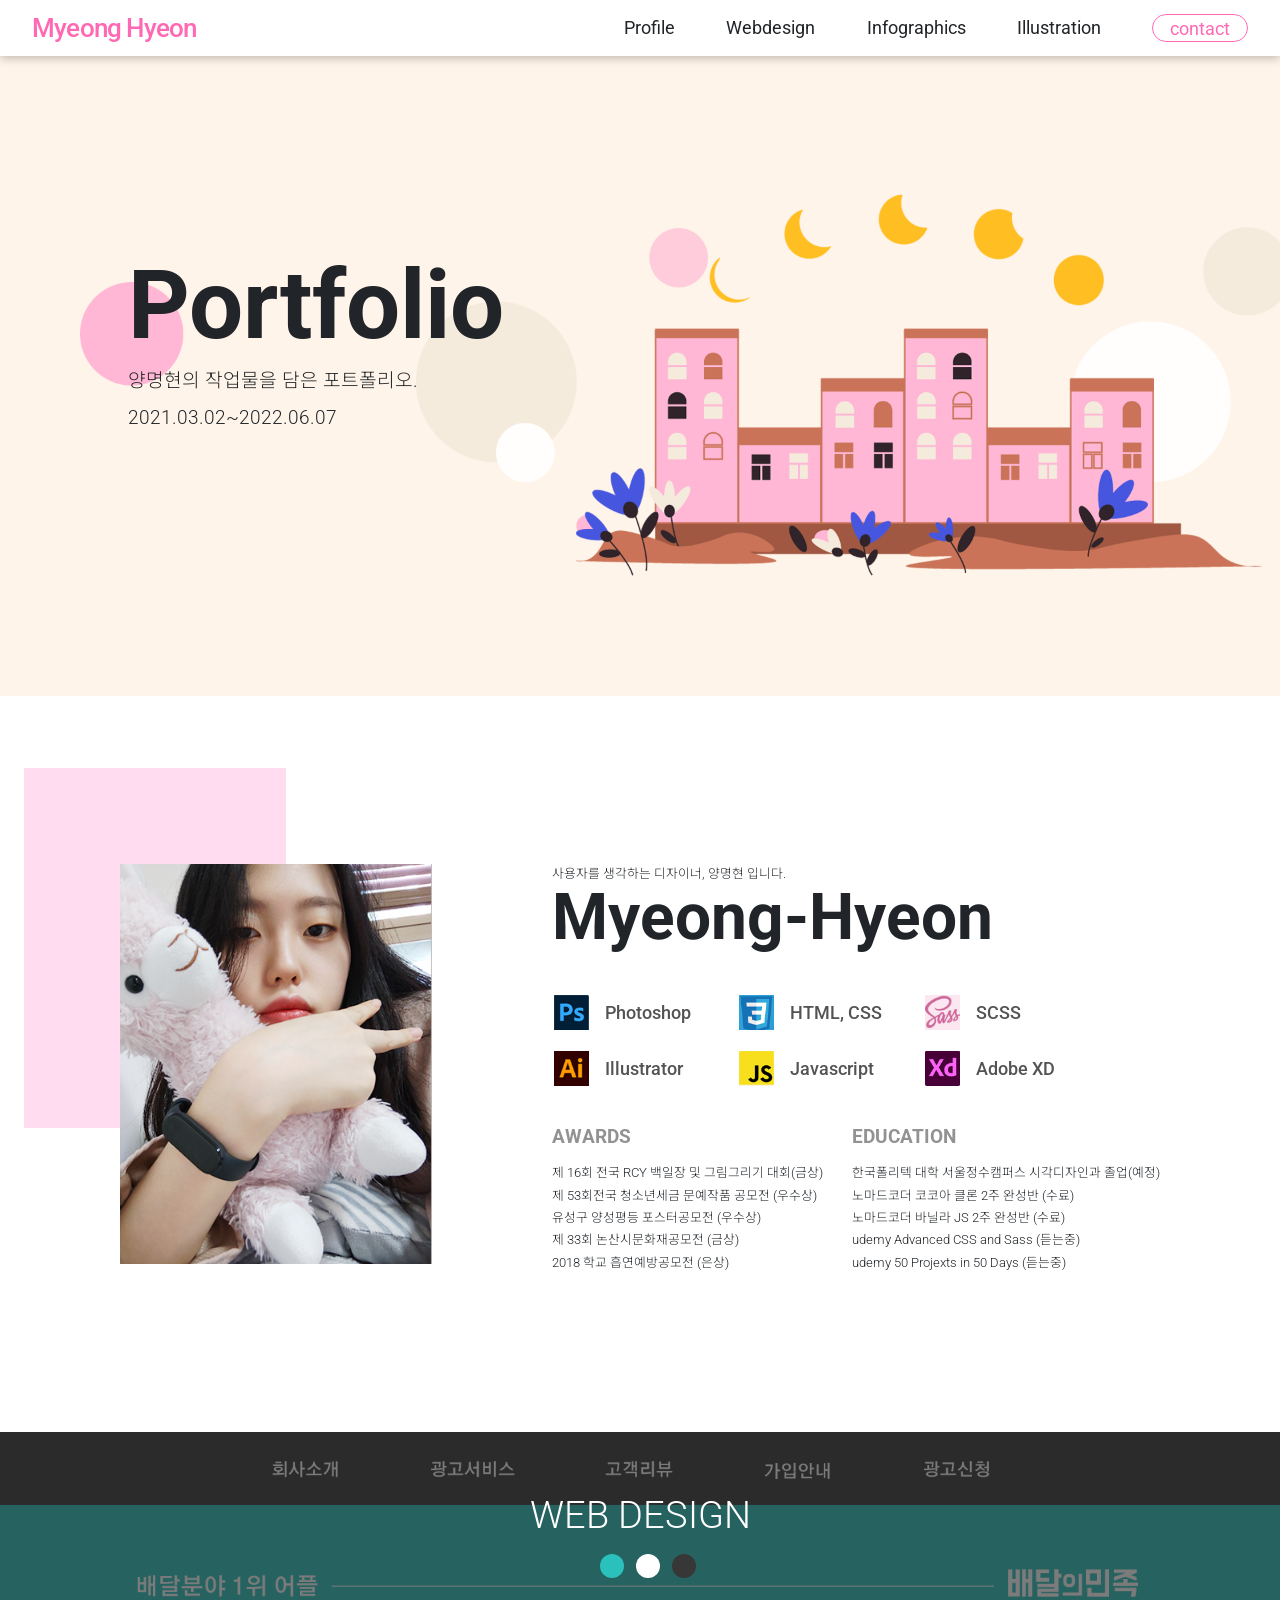
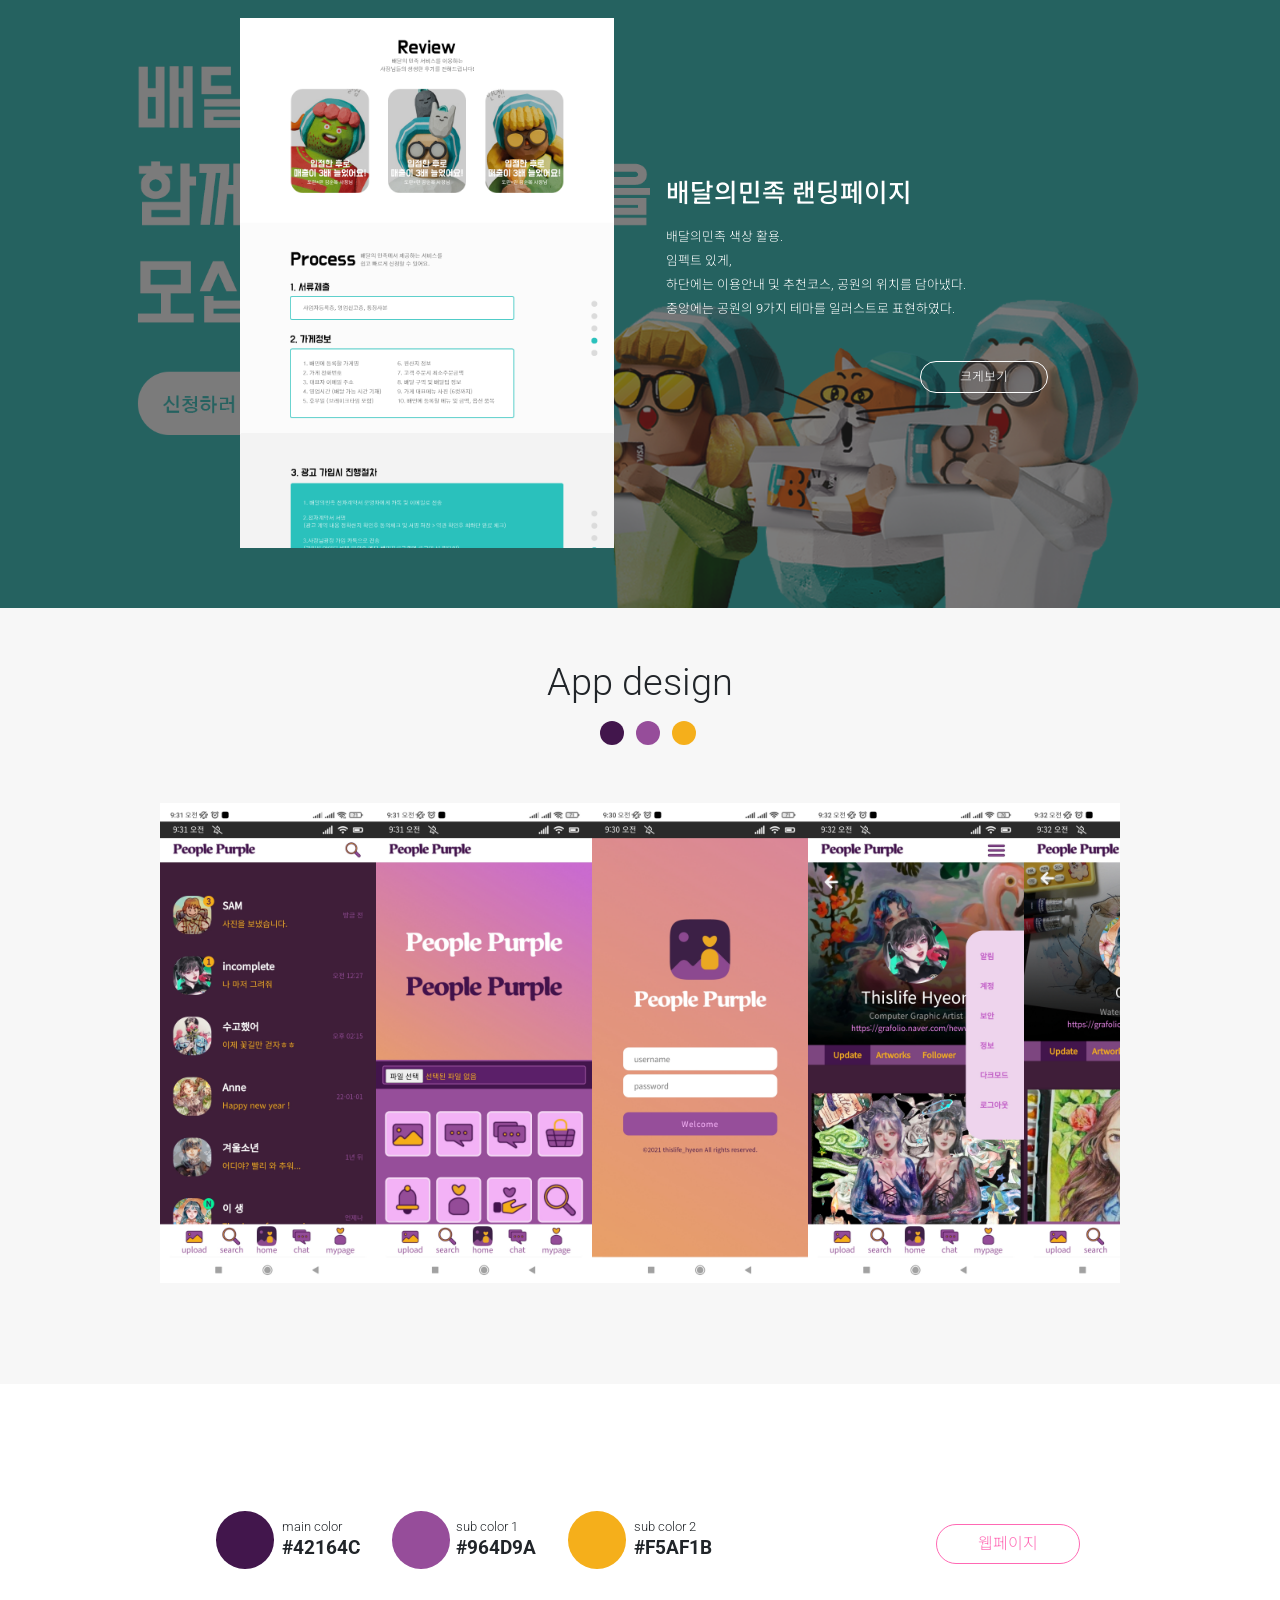
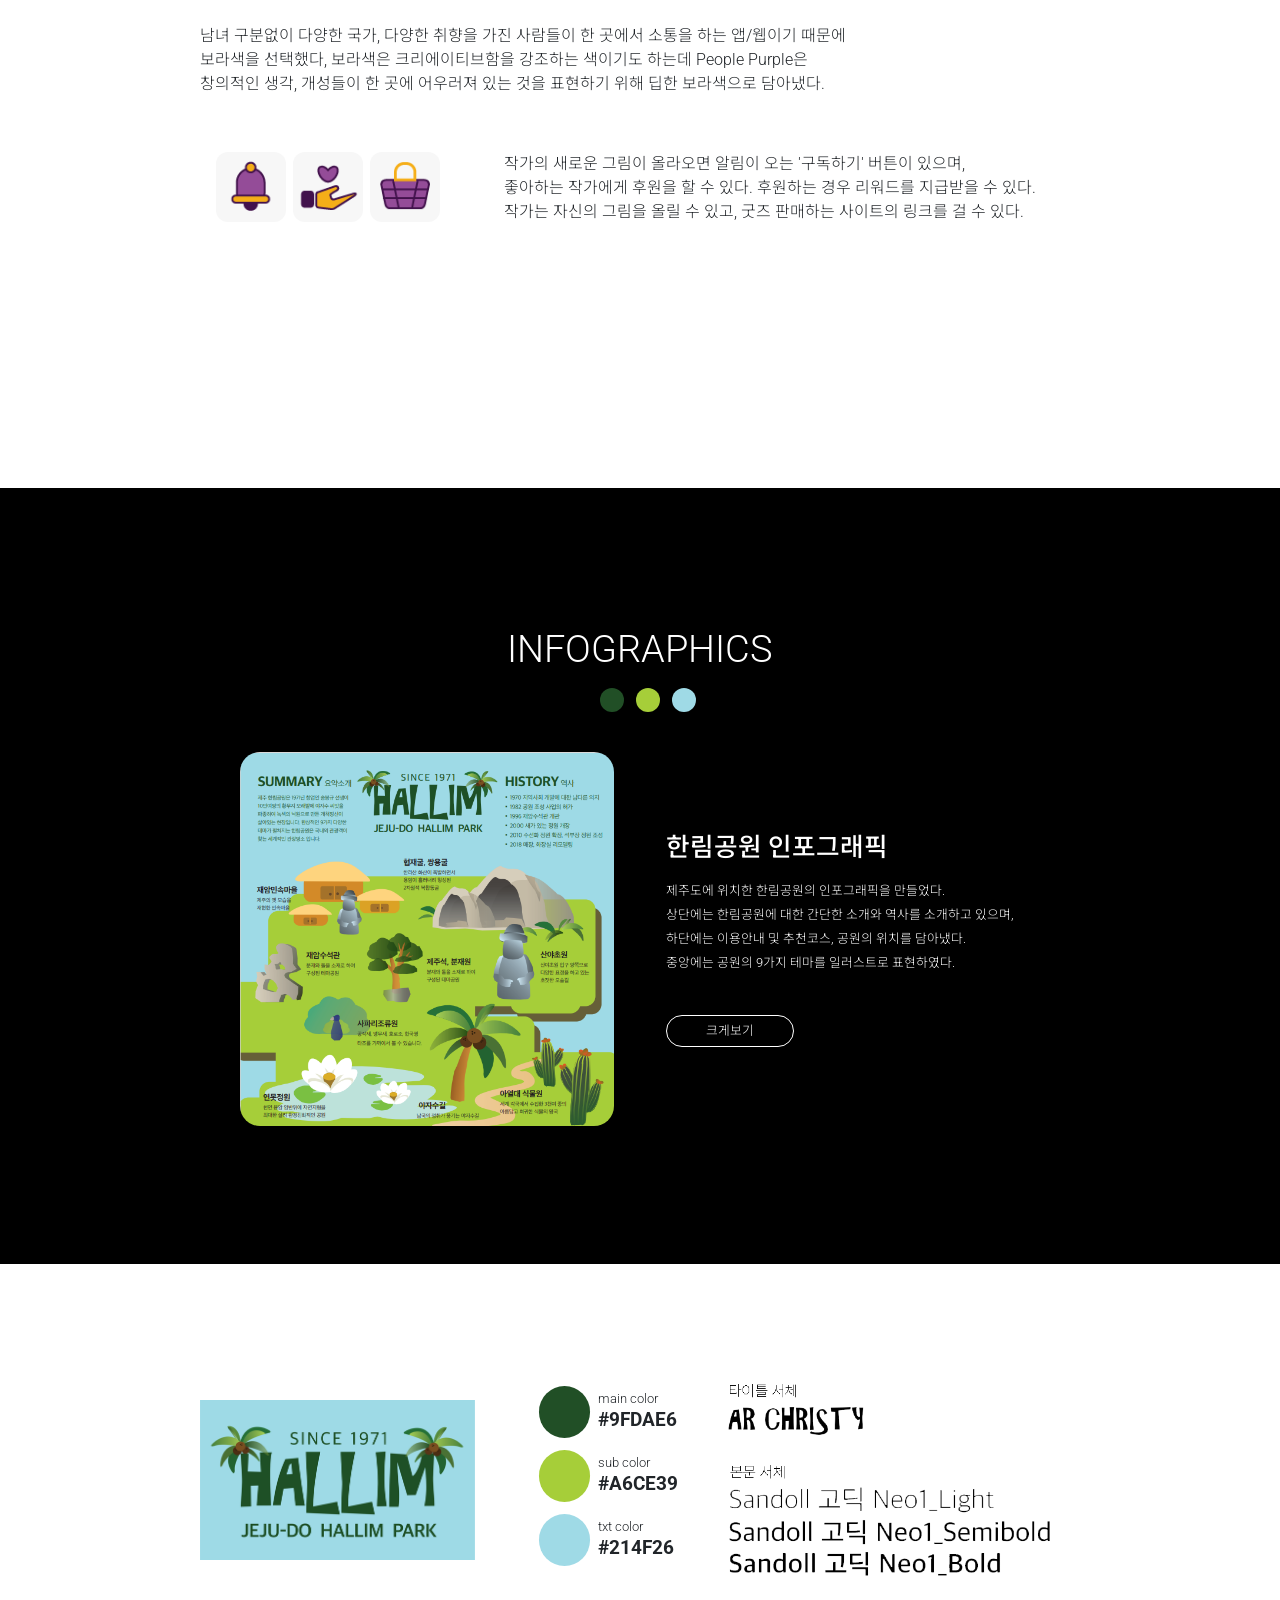
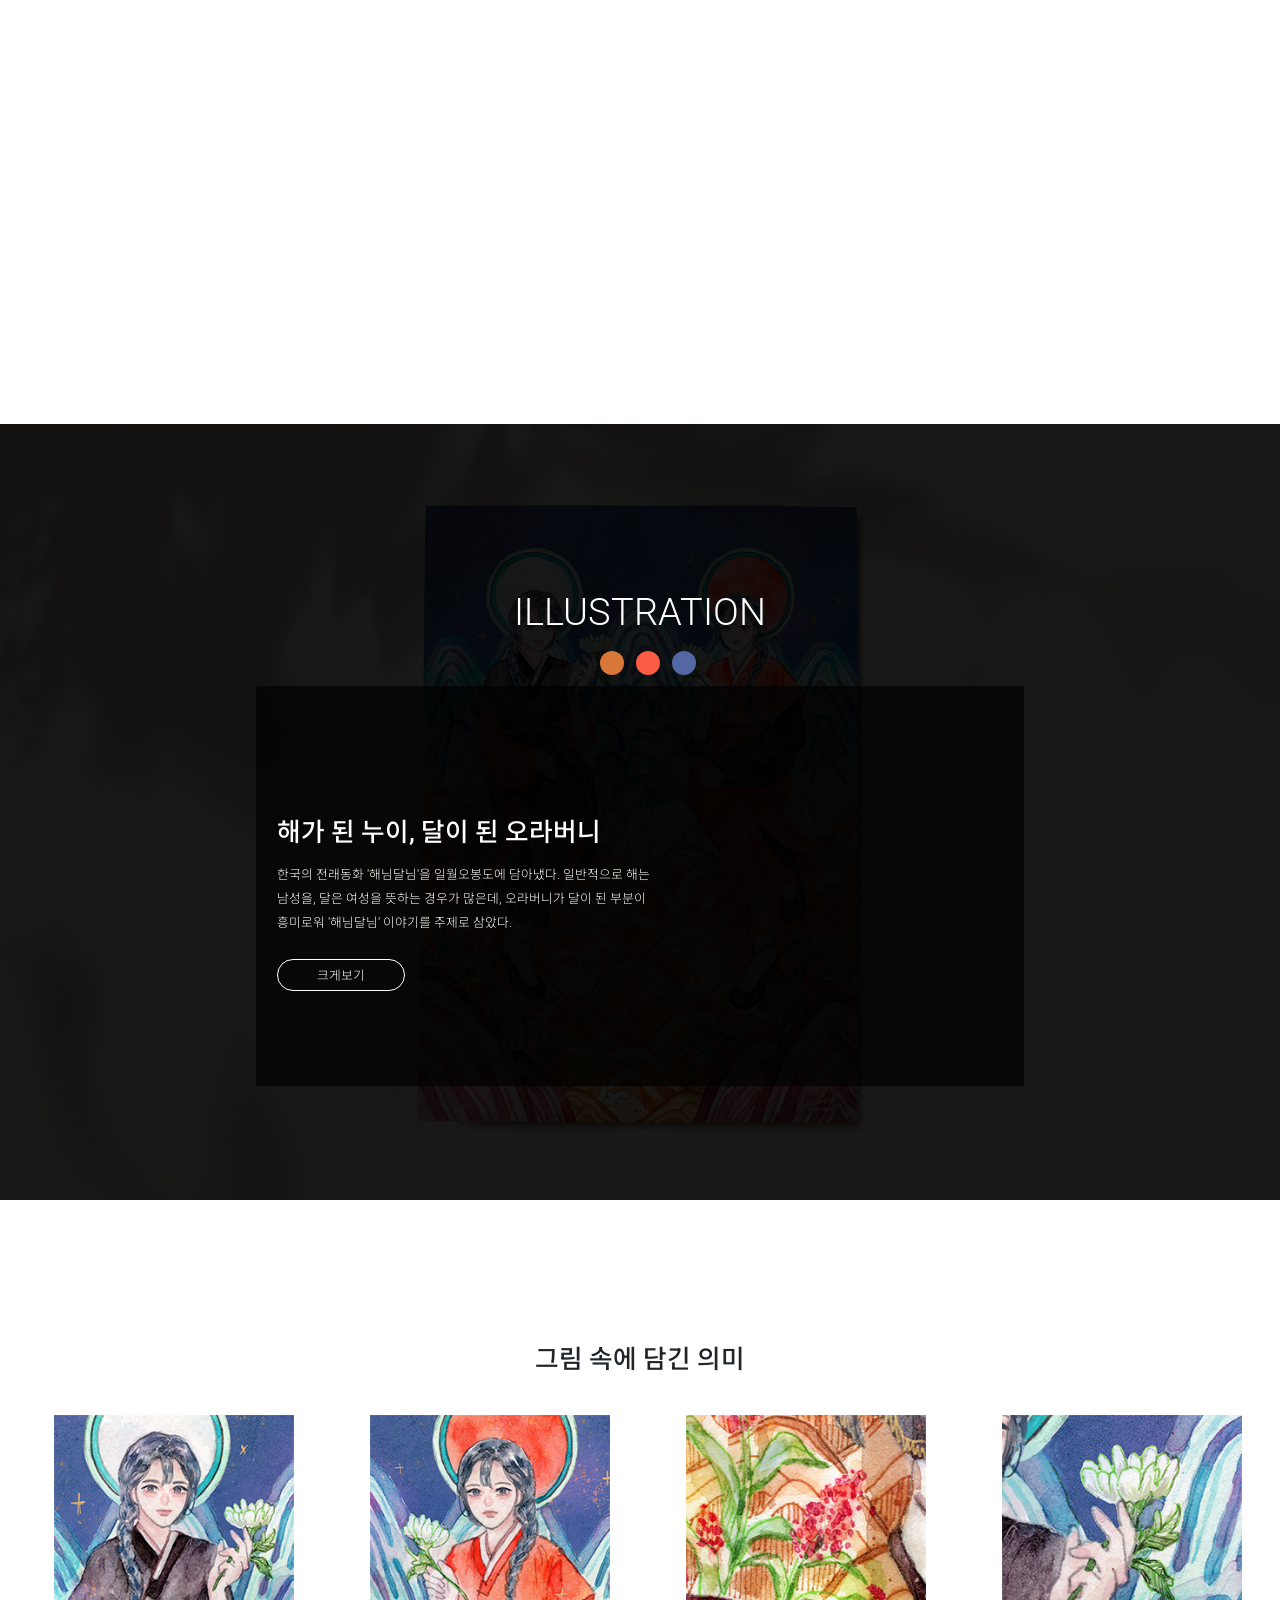
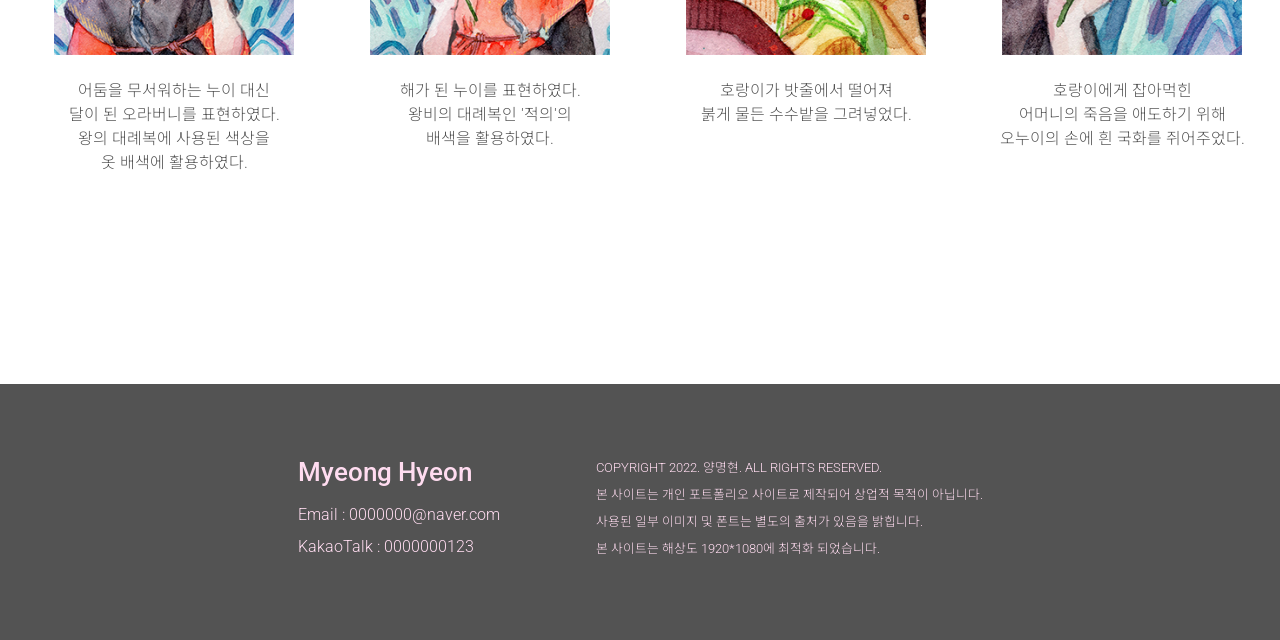
==== commit 59b34e65: "img size changed" ====
--- a/index.html
+++ b/index.html
@@ -329,7 +329,7 @@
             <li class="dot dot--sm1"></li>
             <li class="dot dot--sm2"></li>
             <li class="dot dot--sm3"></li>
-            <li class="dot dot--sm4"></li>
+            <!-- <li class="dot dot--sm4"></li> -->
           </ul>
           <div class="pro3__imgbox">
             <div class="pro3__img pro3__img--2">
--- a/css/style.css
+++ b/css/style.css
@@ -94,17 +94,17 @@
 
 .pro1 h6 { font-size: 2.4rem; font-weight: 700; }
 
-.pro1__top { width: 100%; height: 98rem; background-color: #f7f7f7; display: -webkit-box; display: -ms-flexbox; display: flex; -webkit-box-pack: center; -ms-flex-pack: center; justify-content: center; -webkit-box-align: center; -ms-flex-align: center; align-items: center; -webkit-box-orient: vertical; -webkit-box-direction: normal; -ms-flex-direction: column; flex-direction: column; }
+.pro1__top { width: 100%; height: 97rem; background-color: #f7f7f7; display: -webkit-box; display: -ms-flexbox; display: flex; -webkit-box-pack: center; -ms-flex-pack: center; justify-content: center; -webkit-box-align: center; -ms-flex-align: center; align-items: center; -webkit-box-orient: vertical; -webkit-box-direction: normal; -ms-flex-direction: column; flex-direction: column; }
 
 .pro1__top h4 { font-size: 4.8rem; font-weight: 300; margin-bottom: 2rem; }
 
-.pro1 .swiper { width: 120rem; padding-top: 50px; padding-bottom: 50px; }
+.pro1 .swiper { width: 120rem; padding-top: 50px; padding-bottom: 50px; margin: 0 auto; }
 
 .pro1 .swiper .swiper-slide { width: 27rem; height: 60rem; background-position: center; background-size: cover; }
 
-.pro1 .swiper .swiper-slide img { display: block; width: 100%; border-radius: 30px; }
-
-.pro1__bottom { width: 110rem; height: 8rem; display: -webkit-box; display: -ms-flexbox; display: flex; -webkit-box-pack: justify; -ms-flex-pack: justify; justify-content: space-between; -webkit-box-align: center; -ms-flex-align: center; align-items: center; margin: 8rem auto 6rem auto; }
+.pro1 .swiper .swiper-slide img { display: block; width: 100%; }
+
+.pro1__bottom { width: 110rem; height: 8rem; display: -webkit-box; display: -ms-flexbox; display: flex; -webkit-box-pack: justify; -ms-flex-pack: justify; justify-content: space-between; -webkit-box-align: center; -ms-flex-align: center; align-items: center; margin: 16rem auto 6rem auto; }
 
 .pro1__colorbox { display: -webkit-box; display: -ms-flexbox; display: flex; }
 
@@ -124,7 +124,7 @@
 
 .pro1__txtbox1 p { width: 100%; }
 
-.pro1__txtbox2 { margin-top: 4rem; margin-bottom: 39rem; }
+.pro1__txtbox2 { margin-top: 4rem; margin-bottom: 30rem; }
 
 .pro1__txtbox2 .txtbox2__iconbox { width: 30rem; display: -webkit-box; display: -ms-flexbox; display: flex; -webkit-box-pack: justify; -ms-flex-pack: justify; justify-content: space-between; }
 
@@ -160,9 +160,9 @@
 
 .pro2 p, .pro2 li, .pro2 button, .pro2 span { font-size: 1.6rem; font-weight: 300; }
 
-.pro2__top { width: 100%; height: 100rem; background-color: #232323; display: -webkit-box; display: -ms-flexbox; display: flex; -webkit-box-pack: center; -ms-flex-pack: center; justify-content: center; -webkit-box-align: center; -ms-flex-align: center; align-items: center; -webkit-box-orient: vertical; -webkit-box-direction: normal; -ms-flex-direction: column; flex-direction: column; position: relative; color: #fff; }
-
-.pro2__top::before { content: ''; position: absolute; top: 0px; left: 0px; right: 0px; bottom: 0px; background: url(../img/jeju-mockup.png); opacity: 0.5; background-repeat: no-repeat; background-position: center; background-size: cover; }
+.pro2__top { width: 100%; height: 97rem; background-color: #000; display: -webkit-box; display: -ms-flexbox; display: flex; -webkit-box-pack: center; -ms-flex-pack: center; justify-content: center; -webkit-box-align: center; -ms-flex-align: center; align-items: center; -webkit-box-orient: vertical; -webkit-box-direction: normal; -ms-flex-direction: column; flex-direction: column; position: relative; color: #fff; }
+
+.pro2__top::before { content: ""; position: absolute; top: 0px; left: 0px; right: 0px; bottom: 0px; background: url(../img/jeju-mockup.png); opacity: 0.3; background-repeat: no-repeat; background-position: center; background-size: cover; }
 
 .pro2__top h4 { z-index: 1; margin-bottom: 2rem; font-size: 4.8rem; font-weight: 300; }
 
@@ -170,15 +170,15 @@
 
 .pro2__top .pro2__img { width: 46.8rem; background-repeat: no-repeat; background-position: center; background-size: cover; }
 
-.pro2__top .pro2__img--1 { height: 66.3rem; background-image: url(../img/jeju-info.png); }
-
-.pro2__top .pro2__img--2 { margin-top: 20%; }
+.pro2__top .pro2__img--1 { height: 46.8rem; border-radius: 20px; background-image: url(../img/jeju-info.png); background-position-y: top; }
+
+.pro2__top .pro2__img--2 { margin-top: 10%; }
 
 .pro2__top .pro2__img--2 h5 { font-size: 3.2rem; font-weight: 500; margin-bottom: 2rem; }
 
 .pro2__top .pro2__img--2 p, .pro2__top .pro2__img--2 span { display: block; line-height: 3rem; }
 
-.pro2__top .pro2__img--2 .pro2__btn { width: 12rem; height: 3.6rem; background-color: #fff; border: 1px solid #000; border-radius: 2rem; width: 14rem; background-color: transparent; color: #fff; border-color: #fff; margin-top: 4rem; margin-left: 68%; }
+.pro2__top .pro2__img--2 .pro2__btn { width: 12rem; height: 3.6rem; background-color: #fff; border: 1px solid #000; border-radius: 2rem; width: 16rem; height: 4rem; background-color: transparent; color: #fff; border-color: #fff; margin-top: 4rem; }
 
 .pro2__top .pro2__img--2 .pro2__btn:hover, .pro2__top .pro2__img--2 .pro2__btn:active { background-color: rgba(0, 0, 0, 0.1); cursor: pointer; }
 
@@ -214,31 +214,31 @@
 
 .pro3 p, .pro3 li, .pro3 button, .pro3 span { font-size: 1.6rem; font-weight: 300; }
 
-.pro3__top { width: 100%; height: 100rem; background-color: #535353; display: -webkit-box; display: -ms-flexbox; display: flex; -webkit-box-pack: center; -ms-flex-pack: center; justify-content: center; -webkit-box-align: center; -ms-flex-align: center; align-items: center; -webkit-box-orient: vertical; -webkit-box-direction: normal; -ms-flex-direction: column; flex-direction: column; position: relative; color: #fff; }
-
-.pro3__top::before { content: ''; position: absolute; top: 0px; left: 0px; right: 0px; bottom: 0px; background: url(../img/sun-mockup.jpg); opacity: 0.5; background-repeat: no-repeat; background-position: center; background-size: cover; }
+.pro3__top { width: 100%; height: 97rem; background-color: #000; display: -webkit-box; display: -ms-flexbox; display: flex; -webkit-box-pack: center; -ms-flex-pack: center; justify-content: center; -webkit-box-align: center; -ms-flex-align: center; align-items: center; -webkit-box-orient: vertical; -webkit-box-direction: normal; -ms-flex-direction: column; flex-direction: column; position: relative; color: #fff; }
+
+.pro3__top::before { content: ""; position: absolute; top: 0px; left: 0px; right: 0px; bottom: 0px; background: url(../img/sun-mockup.jpg); opacity: 0.1; background-repeat: no-repeat; background-position: center; background-size: cover; }
 
 .pro3__top h4 { z-index: 1; margin-bottom: 2rem; }
 
 .pro3__top .pro3__imgbox { z-index: 1; display: -webkit-box; display: -ms-flexbox; display: flex; -webkit-box-pack: justify; -ms-flex-pack: justify; justify-content: space-between; margin-top: 4rem; }
 
-.pro3__top .pro3__img { width: 46.8rem; height: 66.3rem; background-repeat: no-repeat; background-position: center; background-size: cover; }
-
-.pro3__top .pro3__img--1 { background-image: url(../img/sun-illust.jpg); }
-
-.pro3__top .pro3__img--2 { width: 46.8rem; height: 26rem; margin-top: 20%; margin-right: 4rem; }
+.pro3__top .pro3__img { width: 46.8rem; background-repeat: no-repeat; background-position: center; background-size: cover; }
+
+.pro3__top .pro3__img--1 { width: 40em; height: 40em; border-radius: 20px; background-image: url(../img/sun-illust.jpg); background-position-y: top; }
+
+.pro3__top .pro3__img--2 { height: 26rem; margin-top: 14%; margin-right: 4rem; }
 
 .pro3__top .pro3__img--2 h5 { margin-bottom: 2rem; }
 
 .pro3__top .pro3__img--2 p, .pro3__top .pro3__img--2 span { text-align: left; line-height: 3rem; }
 
-.pro3__top .pro3__img--2 .pro3__btn { width: 12rem; height: 3.6rem; background-color: #fff; border: 1px solid #000; border-radius: 2rem; width: 14rem; background-color: transparent; color: #fff; border-color: #fff; margin-top: 2rem; }
+.pro3__top .pro3__img--2 .pro3__btn { width: 12rem; height: 3.6rem; background-color: #fff; border: 1px solid #000; border-radius: 2rem; width: 16rem; height: 4rem; background-color: transparent; color: #fff; border-color: #fff; margin-top: 2rem; }
 
 .pro3__top .pro3__img--2 .pro3__btn:hover, .pro3__top .pro3__img--2 .pro3__btn:active { background-color: rgba(0, 0, 0, 0.1); cursor: pointer; }
 
 .pro3__top .pro3__img--2 .pro3__btn:hover, .pro3__top .pro3__img--2 .pro3__btn:active { background-color: rgba(0, 0, 0, 0.5); cursor: pointer; }
 
-.pro3__top .pro3__img--2::after { width: 100%; height: 30rem; content: ''; position: absolute; top: 0px; left: 0px; right: 0px; bottom: 0px; background-color: #000; opacity: 0.5; top: 40%; z-index: -1; }
+.pro3__top .pro3__img--2::after { margin: -6rem auto 0 auto; width: 60%; height: 50rem; content: ""; position: absolute; top: 0px; left: 0px; right: 0px; bottom: 0px; background-color: #000; opacity: 0.7; top: 40%; z-index: -1; }
 
 .pro3 .dot { z-index: 1; }
 
@@ -274,9 +274,9 @@
 
 .pro4 p, .pro4 li, .pro4 button, .pro4 span { font-size: 1.6rem; font-weight: 300; }
 
-.pro4__top { width: 100%; height: 98rem; background-color: #232323; display: -webkit-box; display: -ms-flexbox; display: flex; -webkit-box-pack: center; -ms-flex-pack: center; justify-content: center; -webkit-box-align: center; -ms-flex-align: center; align-items: center; -webkit-box-orient: vertical; -webkit-box-direction: normal; -ms-flex-direction: column; flex-direction: column; position: relative; color: #fff; }
-
-.pro4__top::before { content: ''; position: absolute; top: 0px; left: 0px; right: 0px; bottom: 0px; background-image: url(../img/web-header.png); opacity: 0.4; background-repeat: no-repeat; background-position: center; background-size: cover; }
+.pro4__top { width: 100%; height: 97rem; background-color: #232323; display: -webkit-box; display: -ms-flexbox; display: flex; -webkit-box-pack: center; -ms-flex-pack: center; justify-content: center; -webkit-box-align: center; -ms-flex-align: center; align-items: center; -webkit-box-orient: vertical; -webkit-box-direction: normal; -ms-flex-direction: column; flex-direction: column; position: relative; color: #fff; }
+
+.pro4__top::before { content: ""; position: absolute; top: 0px; left: 0px; right: 0px; bottom: 0px; background-image: url(../img/web-header.png); opacity: 0.4; background-repeat: no-repeat; background-position: center; background-size: cover; }
 
 .pro4__top h4 { z-index: 1; margin-bottom: 2rem; font-size: 4.8rem; font-weight: 300; }
 
@@ -292,7 +292,7 @@
 
 .pro4__top .pro4__img--2 p, .pro4__top .pro4__img--2 span { display: block; line-height: 3rem; }
 
-.pro4__top .pro4__img--2 .pro4__btn { width: 12rem; height: 3.6rem; background-color: #fff; border: 1px solid #000; border-radius: 2rem; width: 14rem; background-color: transparent; color: #fff; border-color: #fff; margin-top: 4rem; margin-left: 68%; }
+.pro4__top .pro4__img--2 .pro4__btn { width: 12rem; height: 3.6rem; background-color: #fff; border: 1px solid #000; border-radius: 2rem; width: 16rem; height: 4rem; background-color: transparent; color: #fff; border-color: #fff; margin-top: 4rem; margin-left: 68%; }
 
 .pro4__top .pro4__img--2 .pro4__btn:hover, .pro4__top .pro4__img--2 .pro4__btn:active { background-color: rgba(0, 0, 0, 0.1); cursor: pointer; }
 
